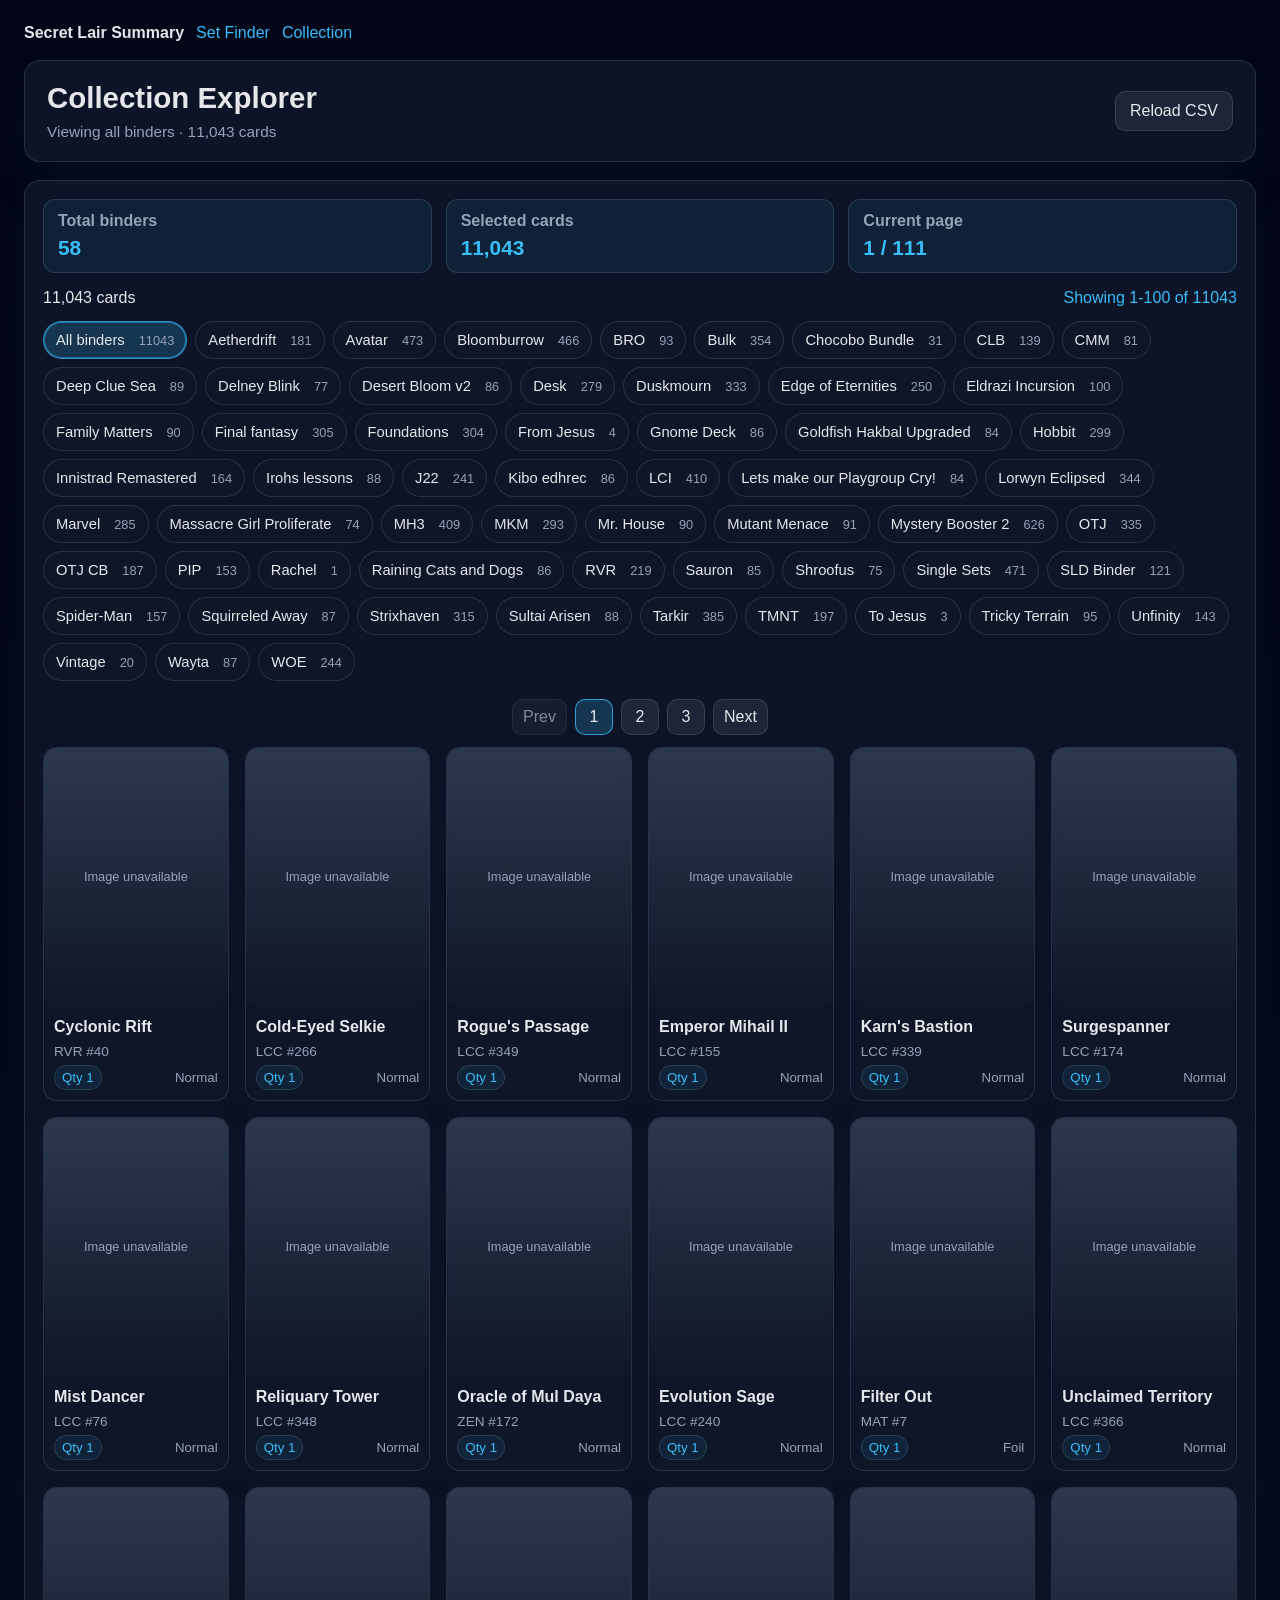
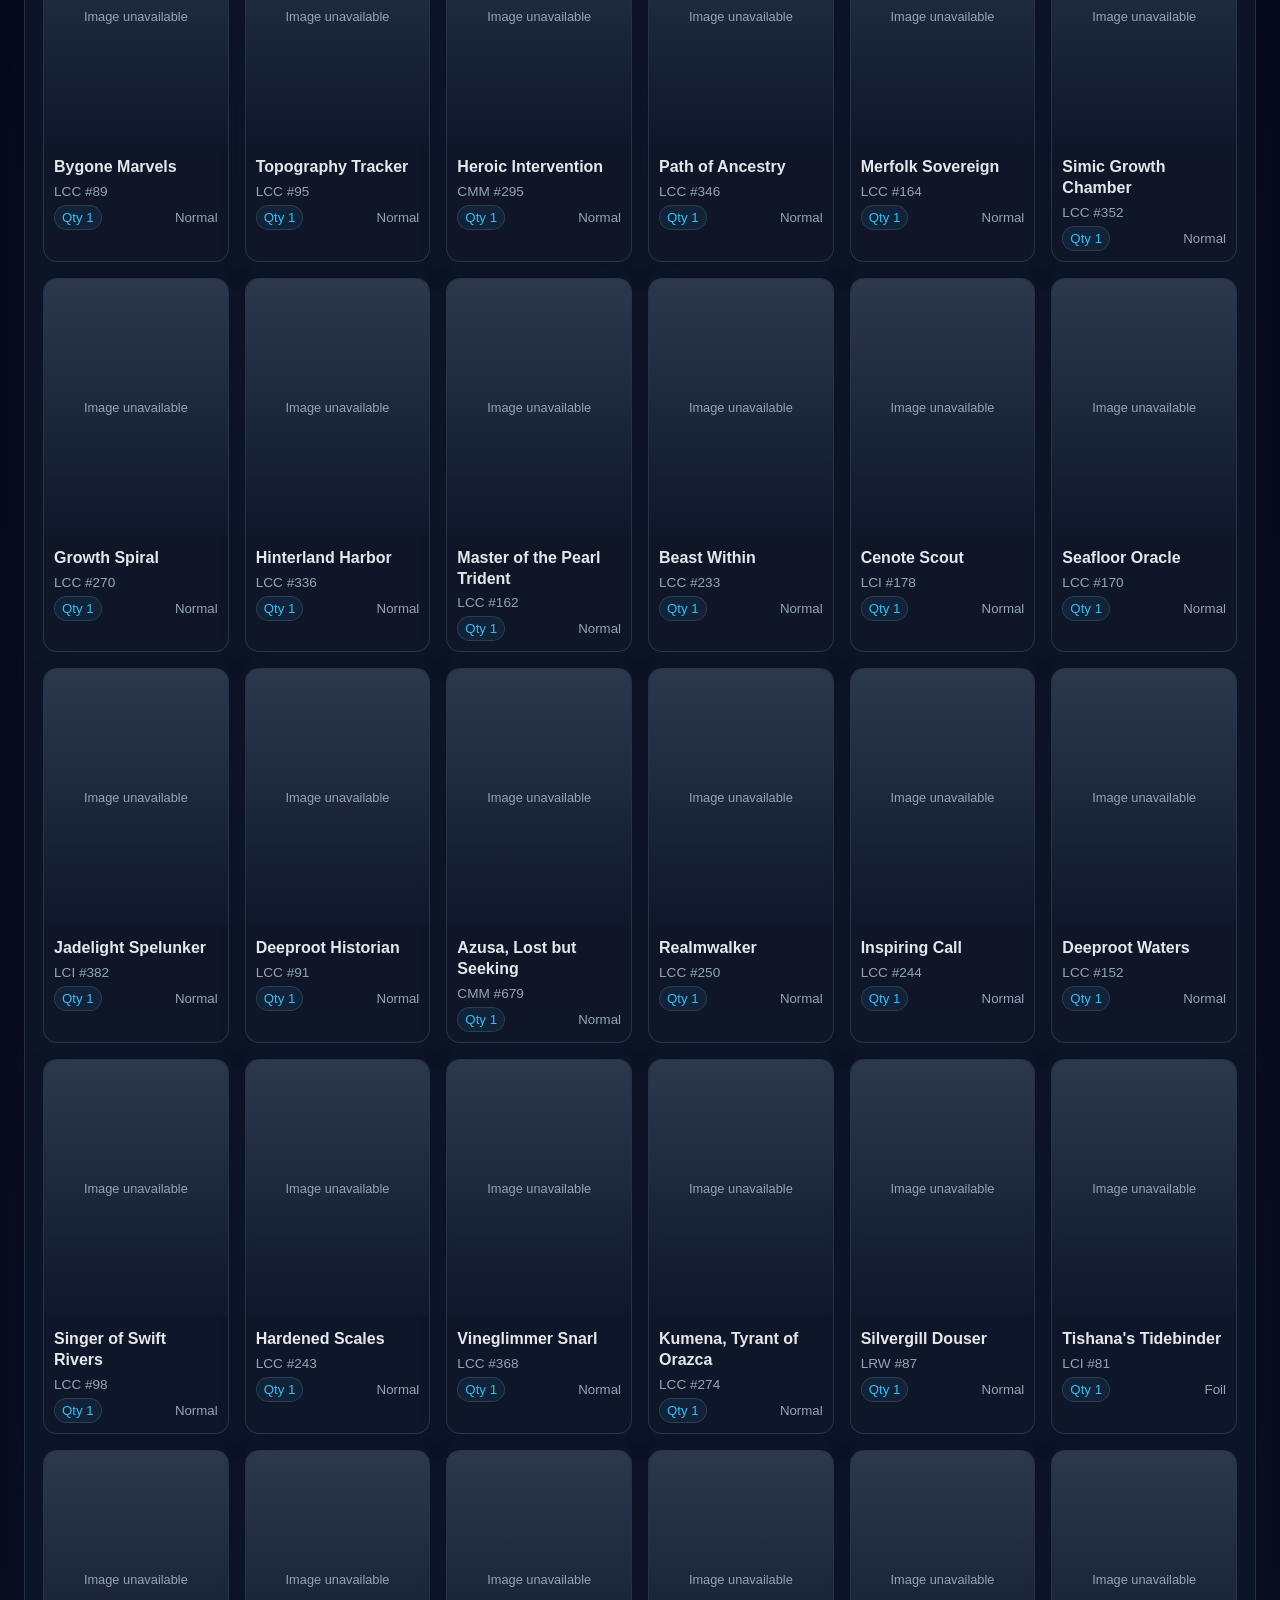
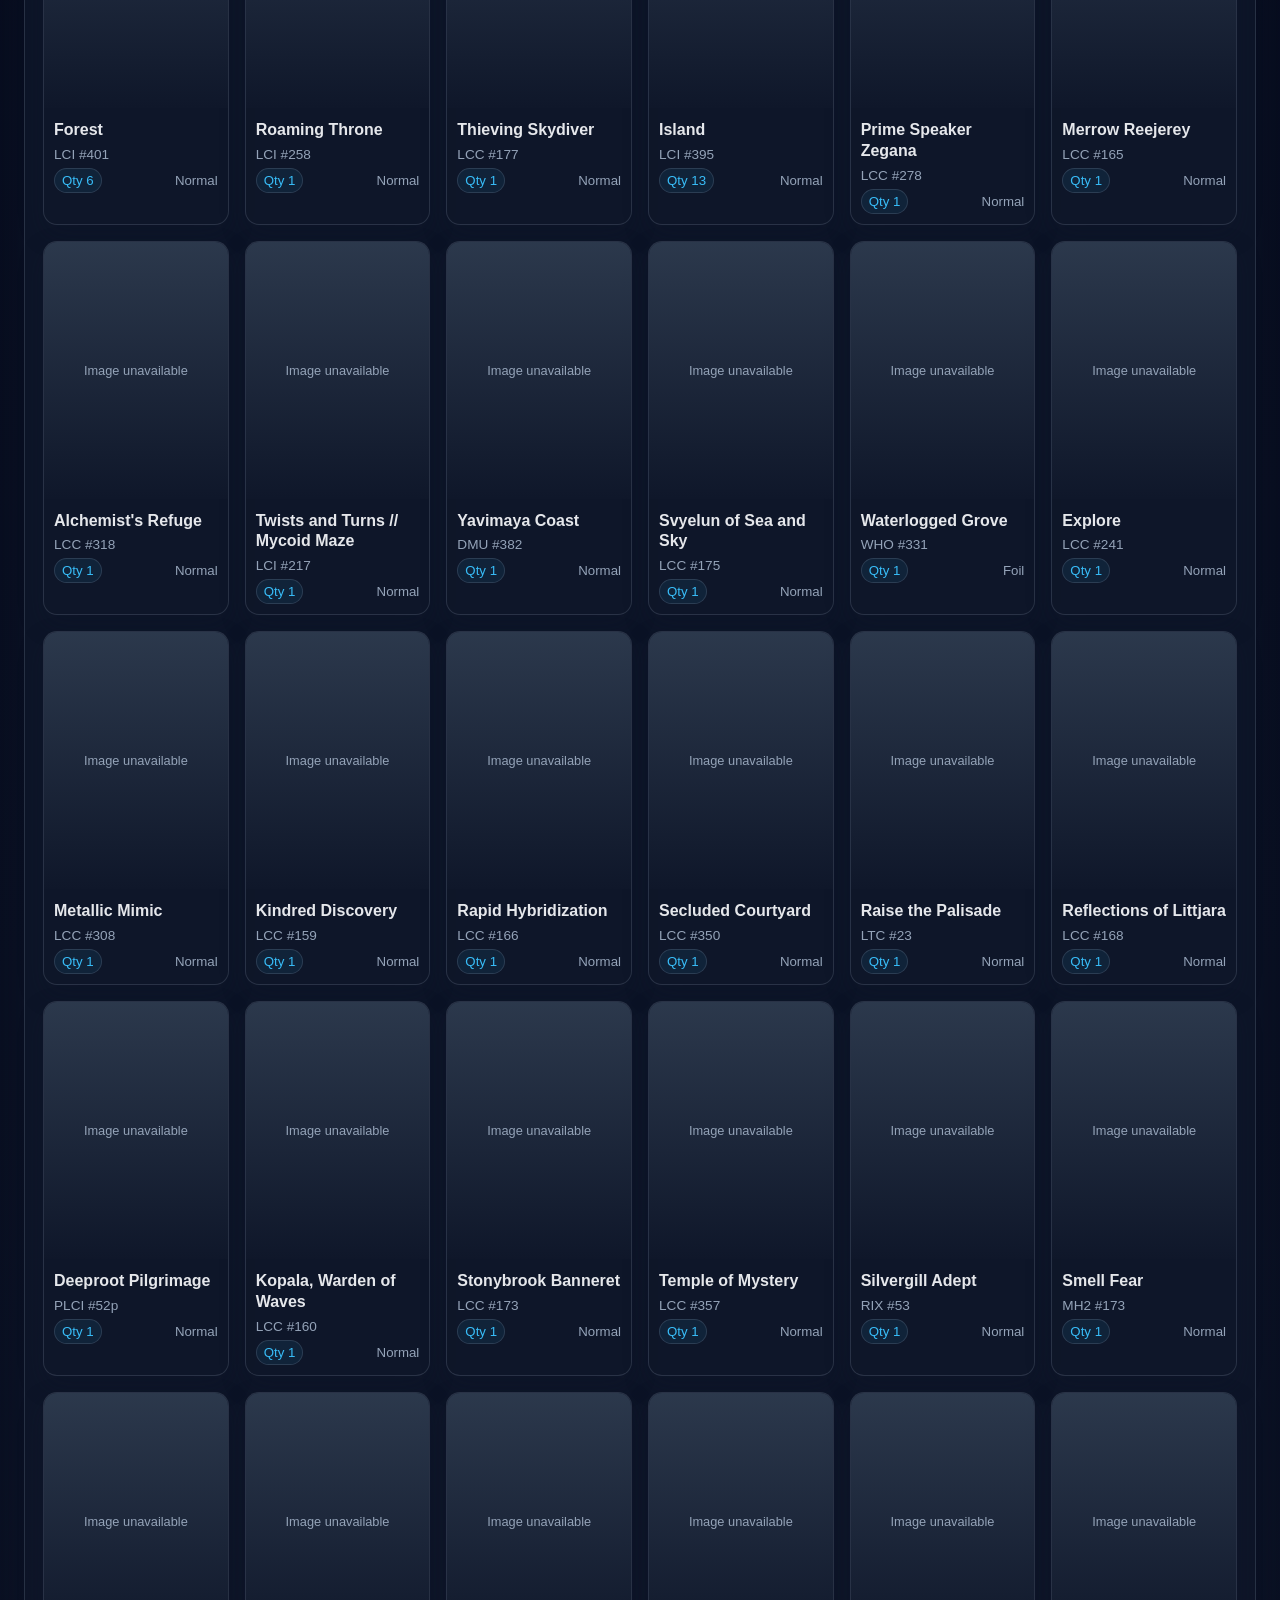
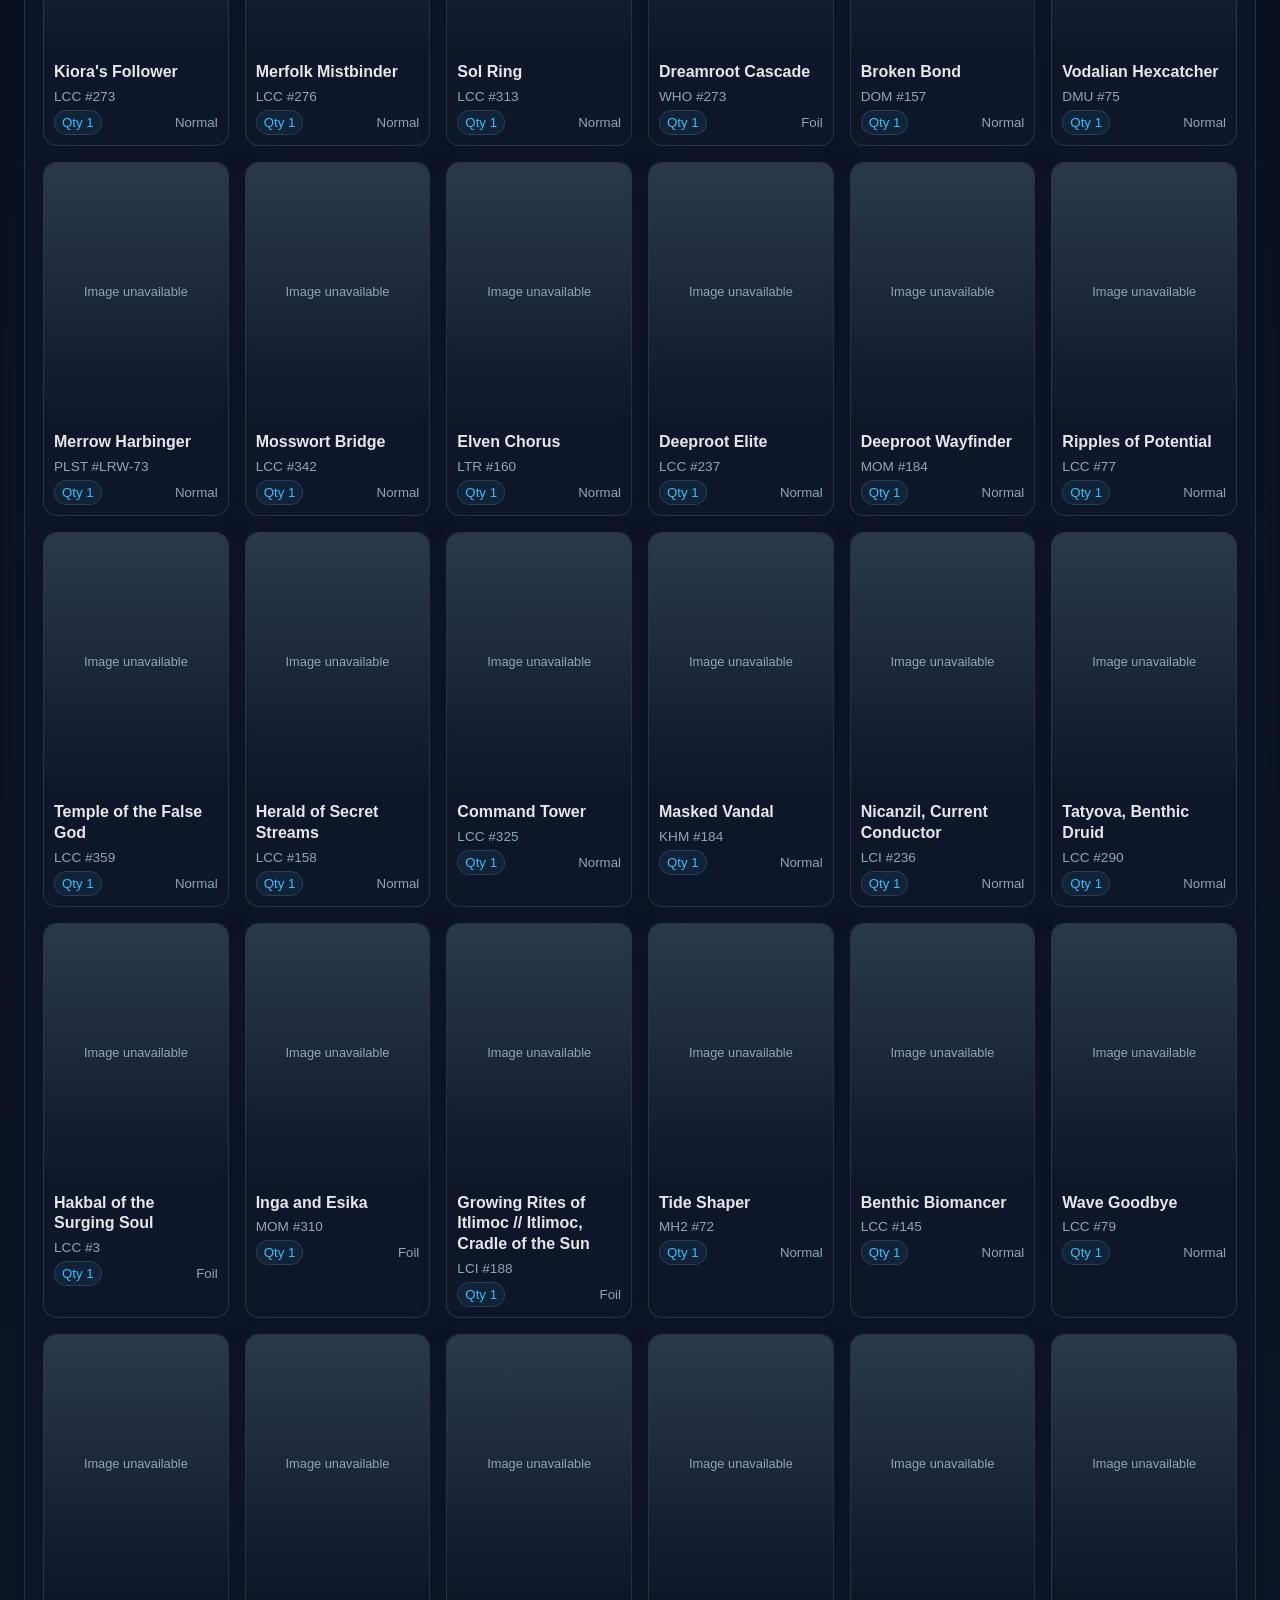
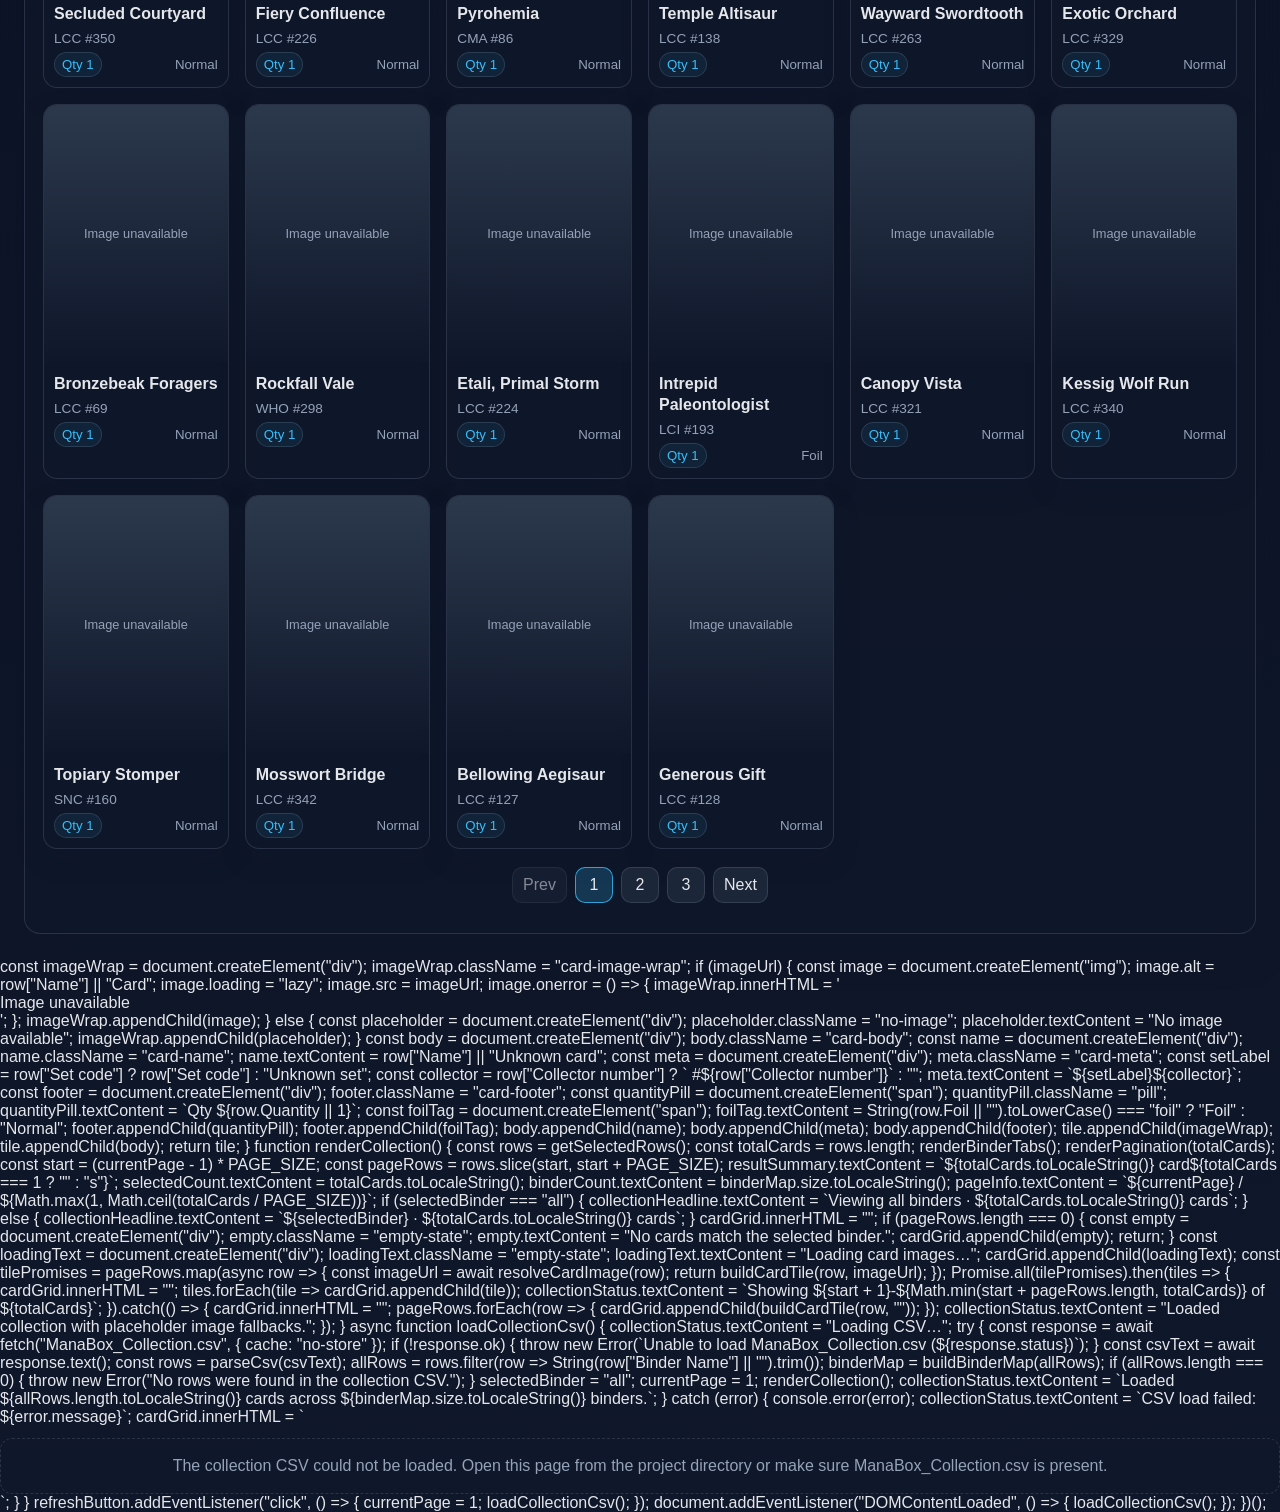
==== collection.html @ 9b8ce6a9 "add collection" ====
<!doctype html>
<html lang="en">
  <head>
    <meta charset="utf-8" />
    <meta name="viewport" content="width=device-width, initial-scale=1" />
    <title>Collection Explorer</title>
    <link rel="stylesheet" href="styles.css?v=3" />
    <style>
      :root {
        --bg: #020617;
        --panel: rgba(15, 23, 42, 0.9);
        --panel-alt: #0f172a;
        --panel-strong: #111827;
        --text: #e5e7eb;
        --muted: #94a3b8;
        --accent: #38bdf8;
        --accent-soft: rgba(56, 189, 248, 0.12);
        --border: rgba(148, 163, 184, 0.2);
        --warning: #fbbf24;
        --danger: #f87171;
        --shadow: rgba(15, 23, 42, 0.35);
      }

      * {
        box-sizing: border-box;
      }

      body {
        margin: 0;
        min-height: 100vh;
        font-family: Inter, "Segoe UI", sans-serif;
        background: linear-gradient(180deg, #020617, #0f172a);
        color: var(--text);
      }

      .page-shell {
        max-width: 1380px;
        margin: 0 auto;
        padding: 24px;
      }

      .nav-links {
        display: flex;
        align-items: center;
        gap: 12px;
        margin-bottom: 18px;
        flex-wrap: wrap;
      }

      .nav-links a {
        color: var(--accent);
        text-decoration: none;
      }

      .page-header {
        display: flex;
        justify-content: space-between;
        align-items: center;
        gap: 12px;
        padding: 20px 22px;
        border: 1px solid var(--border);
        border-radius: 16px;
        background: var(--panel);
        box-shadow: 0 18px 35px var(--shadow);
      }

      .page-header h1 {
        margin: 0;
        font-size: clamp(1.5rem, 2.3vw, 2.5rem);
      }

      .header-subtitle {
        margin-top: 8px;
        color: var(--muted);
        font-size: 0.96rem;
      }

      .controls {
        display: flex;
        gap: 10px;
        flex-wrap: wrap;
      }

      button {
        display: inline-flex;
        align-items: center;
        justify-content: center;
        gap: 8px;
        padding: 10px 14px;
        border: 1px solid var(--border);
        border-radius: 10px;
        background: rgba(30, 41, 59, 0.9);
        color: var(--text);
        cursor: pointer;
        font: inherit;
        transition: background 0.18s ease, border-color 0.18s ease, transform 0.18s ease;
      }

      button:hover {
        border-color: rgba(56, 189, 248, 0.5);
        background: rgba(30, 41, 59, 1);
      }

      button:disabled {
        opacity: 0.55;
        cursor: not-allowed;
      }

      .results-card {
        margin-top: 18px;
        padding: 18px;
        border: 1px solid var(--border);
        border-radius: 16px;
        background: var(--panel);
        box-shadow: 0 18px 35px var(--shadow);
      }

      .summary-row {
        display: grid;
        grid-template-columns: repeat(auto-fit, minmax(180px, 1fr));
        gap: 14px;
        margin-bottom: 16px;
      }

      .summary-stat {
        padding: 12px 14px;
        border: 1px solid var(--border);
        border-radius: 12px;
        background: rgba(56, 189, 248, 0.08);
      }

      .summary-stat strong {
        display: block;
        color: var(--muted);
        margin-bottom: 6px;
      }

      .summary-total {
        font-size: 1.3rem;
        font-weight: 700;
        color: var(--accent);
      }

      .table-toolbar {
        display: flex;
        justify-content: space-between;
        align-items: center;
        gap: 12px;
        flex-wrap: wrap;
        margin-bottom: 14px;
      }

      .status-message {
        color: var(--accent);
      }

      .binder-toolbar {
        margin: 14px 0 18px;
      }

      .binder-tabs {
        display: flex;
        flex-wrap: wrap;
        gap: 8px;
      }

      .binder-tab {
        padding: 10px 12px;
        border-radius: 999px;
        border: 1px solid var(--border);
        background: rgba(15, 23, 42, 0.8);
        color: var(--text);
        font-size: 0.92rem;
      }

      .binder-tab.active {
        background: rgba(56, 189, 248, 0.2);
        border-color: rgba(56, 189, 248, 0.7);
        box-shadow: inset 0 0 0 1px rgba(56, 189, 248, 0.45);
      }

      .binder-tab .count {
        color: var(--muted);
        margin-left: 6px;
        font-size: 0.8rem;
      }

      .pagination {
        display: flex;
        justify-content: center;
        align-items: center;
        gap: 8px;
        flex-wrap: wrap;
        margin: 18px 0 12px;
      }

      .page-button {
        min-width: 38px;
        padding: 8px 10px;
      }

      .page-button.current {
        background: rgba(56, 189, 248, 0.2);
        border-color: rgba(56, 189, 248, 0.8);
      }

      .card-grid {
        display: grid;
        grid-template-columns: repeat(auto-fill, minmax(170px, 1fr));
        gap: 16px;
      }

      .card-tile {
        display: flex;
        flex-direction: column;
        background: rgba(15, 23, 42, 0.9);
        border: 1px solid var(--border);
        border-radius: 14px;
        overflow: hidden;
        box-shadow: 0 10px 25px rgba(15, 23, 42, 0.25);
      }

      .card-image-wrap {
        position: relative;
        aspect-ratio: 3 / 4.2;
        background: linear-gradient(180deg, rgba(51, 65, 85, 0.8), rgba(15, 23, 42, 0.9));
        display: flex;
        align-items: center;
        justify-content: center;
        overflow: hidden;
      }

      .card-image-wrap img {
        width: 100%;
        height: 100%;
        object-fit: cover;
        display: block;
      }

      .card-image-wrap .no-image {
        display: flex;
        align-items: center;
        justify-content: center;
        width: 100%;
        height: 100%;
        padding: 16px;
        text-align: center;
        color: var(--muted);
        font-size: 0.8rem;
      }

      .card-body {
        padding: 12px 10px 10px;
        display: flex;
        flex-direction: column;
        gap: 6px;
      }

      .card-name {
        font-weight: 700;
        line-height: 1.3;
      }

      .card-meta {
        color: var(--muted);
        font-size: 0.85rem;
      }

      .card-footer {
        display: flex;
        align-items: center;
        justify-content: space-between;
        gap: 8px;
        font-size: 0.83rem;
        color: var(--muted);
      }

      .pill {
        display: inline-flex;
        align-items: center;
        padding: 4px 7px;
        border-radius: 999px;
        border: 1px solid var(--border);
        background: rgba(56, 189, 248, 0.08);
        color: var(--accent);
      }

      .empty-state {
        margin-top: 12px;
        padding: 18px;
        border: 1px dashed var(--border);
        border-radius: 12px;
        color: var(--muted);
        text-align: center;
      }

      @media (max-width: 640px) {
        .page-shell {
          padding: 14px;
        }

        .page-header {
          align-items: flex-start;
          flex-direction: column;
        }

        .card-grid {
          grid-template-columns: repeat(auto-fill, minmax(145px, 1fr));
        }
      }
    </style>
  </head>

  <body>
    <main class="page-shell">
      <nav class="nav-links">
        <strong>Secret Lair Summary</strong>
        <a href="set-finder.html">Set Finder</a>
        <a href="index.html">Collection</a>
      </nav>

      <header class="page-header">
        <div>
          <h1>Collection Explorer</h1>
          <div id="collectionHeadline" class="header-subtitle">Loading collection…</div>
        </div>

        <div class="controls">
          <button id="refreshCollectionButton" type="button">Reload CSV</button>
        </div>
      </header>

      <section class="results-card">
        <div class="summary-row">
          <div class="summary-stat">
            <strong>Total binders</strong>
            <div id="binderCount" class="summary-total">0</div>
          </div>

          <div class="summary-stat">
            <strong>Selected cards</strong>
            <div id="selectedCount" class="summary-total">0</div>
          </div>

          <div class="summary-stat">
            <strong>Current page</strong>
            <div id="pageInfo" class="summary-total">1 / 1</div>
          </div>
        </div>

        <div class="table-toolbar">
          <div id="resultSummary">0 cards</div>
          <div id="collectionStatus" class="status-message">Loading CSV…</div>
        </div>

        <div class="binder-toolbar">
          <div id="binderTabs" class="binder-tabs" aria-label="Binder selection"></div>
        </div>

        <div id="paginationTop" class="pagination" aria-label="Pagination"></div>

        <div id="cardGrid" class="card-grid" aria-live="polite"></div>

        <div id="paginationBottom" class="pagination" aria-label="Pagination"></div>
      </section>
    </main>

    <script>
      (() => {
        const PAGE_SIZE = 100;
        const DB_NAME = "mtg-set-finder";
        const DB_VERSION = 4;
        const CARD_STORE = "cards";
        const META_STORE = "meta";
        const CACHE_META_KEY = "activeBulkCache";

        let dbPromise = null;
        let allRows = [];
        let binderMap = new Map();
        let selectedBinder = "all";
        let currentPage = 1;

        const binderTabs = document.getElementById("binderTabs");
        const cardGrid = document.getElementById("cardGrid");
        const resultSummary = document.getElementById("resultSummary");
        const binderCount = document.getElementById("binderCount");
        const selectedCount = document.getElementById("selectedCount");
        const pageInfo = document.getElementById("pageInfo");
        const collectionStatus = document.getElementById("collectionStatus");
        const collectionHeadline = document.getElementById("collectionHeadline");
        const paginationTop = document.getElementById("paginationTop");
        const paginationBottom = document.getElementById("paginationBottom");
        const refreshButton = document.getElementById("refreshCollectionButton");

        function normalizeCardName(value) {
          return String(value || "")
            .normalize("NFKC")
            .trim()
            .toLowerCase();
        }

        function parseCsvLine(line) {
          const values = [];
          let current = "";
          let inQuotes = false;

          for (let i = 0; i < line.length; i += 1) {
            const char = line[i];
            const next = line[i + 1];

            if (char === '"') {
              if (inQuotes && next === '"') {
                current += '"';
                i += 1;
              } else {
                inQuotes = !inQuotes;
              }
            } else if (char === "," && !inQuotes) {
              values.push(current.trim());
              current = "";
            } else {
              current += char;
            }
          }

          values.push(current.trim());
          return values;
        }

        function parseCsv(csvText) {
          const lines = csvText.split(/\r?\n/).filter(line => line.trim() !== "");

          if (lines.length < 2) {
            return [];
          }

          const headers = parseCsvLine(lines[0]);

          return lines.slice(1).map(line => {
            const values = parseCsvLine(line);
            const entry = {};

            headers.forEach((header, index) => {
              entry[header] = values[index] || "";
            });

            return entry;
          });
        }

        function openDatabase() {
          if (dbPromise) {
            return dbPromise;
          }

          dbPromise = new Promise((resolve, reject) => {
            const request = indexedDB.open(DB_NAME, DB_VERSION);

            request.onerror = () => reject(request.error);

            request.onupgradeneeded = event => {
              const db = event.target.result;

              if (db.objectStoreNames.contains(CARD_STORE)) {
                db.deleteObjectStore(CARD_STORE);
              }

              const cardStore = db.createObjectStore(CARD_STORE, { keyPath: "key" });
              cardStore.createIndex("cacheName", ["cacheId", "nameNorm"], { unique: false });
              cardStore.createIndex("cacheId", "cacheId", { unique: false });

              if (!db.objectStoreNames.contains(META_STORE)) {
                db.createObjectStore(META_STORE, { keyPath: "key" });
              }
            };

            request.onsuccess = () => resolve(request.result);
          });

          return dbPromise;
        }

        async function idbGetMeta(key) {
          const db = await openDatabase();

          return new Promise((resolve, reject) => {
            const tx = db.transaction(META_STORE, "readonly");
            const request = tx.objectStore(META_STORE).get(key);

            request.onsuccess = () => resolve(request.result || null);
            request.onerror = () => reject(request.error);
          });
        }

        async function idbPutMeta(value) {
          const db = await openDatabase();

          return new Promise((resolve, reject) => {
            const tx = db.transaction(META_STORE, "readwrite");
            tx.objectStore(META_STORE).put(value);
            tx.oncomplete = () => resolve();
            tx.onerror = () => reject(tx.error);
          });
        }

        async function putCardBatch(cards) {
          if (!cards || cards.length === 0) {
            return;
          }

          const db = await openDatabase();

          return new Promise((resolve, reject) => {
            const tx = db.transaction(CARD_STORE, "readwrite");
            const store = tx.objectStore(CARD_STORE);

            for (const card of cards) {
              store.put(card);
            }

            tx.oncomplete = () => resolve();
            tx.onerror = () => reject(tx.error);
          });
        }

        async function getCardsByName(cacheId, cardName) {
          const db = await openDatabase();
          const normalized = normalizeCardName(cardName);

          return new Promise((resolve, reject) => {
            const tx = db.transaction(CARD_STORE, "readonly");
            const index = tx.objectStore(CARD_STORE).index("cacheName");
            const request = index.getAll(IDBKeyRange.only([cacheId, normalized]));

            request.onsuccess = () => resolve(request.result || []);
            request.onerror = () => reject(request.error);
          });
        }

        function getCardLookupNames(card) {
          const names = new Set();
          if (card && card.name) {
            names.add(card.name.trim());
          }

          if (Array.isArray(card?.card_faces)) {
            for (const face of card.card_faces) {
              if (face?.name) {
                names.add(face.name.trim());
              }
            }
          }

          if (card?.name?.includes("//")) {
            for (const part of card.name.split("//")) {
              const trimmed = part.trim();
              if (trimmed) {
                names.add(trimmed);
              }
            }
          }

          return [...names].filter(Boolean);
        }

        function getImageUris(card) {
          if (card && card.image_uris) {
            return card.image_uris;
          }

          if (card && Array.isArray(card.card_faces)) {
            for (const face of card.card_faces) {
              if (face && face.image_uris) {
                return face.image_uris;
              }
            }
          }

          return {};
        }

        function compactBulkCard(card, cacheId) {
          if (!card || !card.id || !card.name || !card.set) {
            return [];
          }

          const images = getImageUris(card);
          const lookupNames = getCardLookupNames(card);

          return lookupNames.map(lookupName => {
            const nameNorm = normalizeCardName(lookupName);
            return {
              key: `${cacheId}:${card.id}:${nameNorm}`,
              cacheId,
              id: card.id,
              name: card.name,
              lookupName,
              nameNorm,
              set: card.set,
              setName: card.set_name || card.set,
              setType: card.set_type || "",
              games: Array.isArray(card.games) ? card.games : [],
              digital: Boolean(card.digital),
              promo: Boolean(card.promo),
              prices: {
                usd: card.prices?.usd ?? null,
                usdFoil: card.prices?.usd_foil ?? null,
                usdEtched: card.prices?.usd_etched ?? null,
              },
              finishes: card.finishes || [],
              collectorNumber: card.collector_number || "",
              rarity: card.rarity || "",
              releasedAt: card.released_at || "",
              scryfallUri: card.scryfall_uri || "",
              imageSmall: images.small || images.thumb || "",
              imageNormal: images.normal || images.grid || images.small || images.thumb || "",
            };
          });
        }

        async function refreshBulkDatabase() {
          const metaResponse = await fetch("https://api.scryfall.com/bulk-data/default_cards");
          if (!metaResponse.ok) {
            throw new Error(`Unable to retrieve Scryfall bulk metadata (${metaResponse.status}).`);
          }

          const bulkMeta = await metaResponse.json();
          const downloadUri = bulkMeta.jsonl_download_uri || bulkMeta.download_uri;
          if (!downloadUri) {
            throw new Error("Scryfall did not return a bulk download URI.");
          }

          const cacheId = [bulkMeta.id, bulkMeta.updated_at].filter(Boolean).join("|");

          collectionStatus.textContent = "Downloading local Scryfall database…";

          const response = await fetch(downloadUri);
          if (!response.ok) {
            throw new Error(`Bulk download failed (${response.status}).`);
          }

          if (!response.body || typeof DecompressionStream === "undefined") {
            throw new Error("This browser cannot stream the Scryfall database.");
          }

          const compressedStream = response.body.pipeThrough(new DecompressionStream("gzip"));
          const reader = compressedStream.getReader();
          const decoder = new TextDecoder();
          let textBuffer = "";
          let batch = [];
          let importedCards = 0;

          while (true) {
            const { done, value } = await reader.read();
            if (done) {
              break;
            }
            textBuffer += decoder.decode(value, { stream: true });

            let newlineIndex;
            while ((newlineIndex = textBuffer.indexOf("\n")) !== -1) {
              const line = textBuffer.slice(0, newlineIndex).trim();
              textBuffer = textBuffer.slice(newlineIndex + 1);
              if (!line) {
                continue;
              }

              try {
                const card = JSON.parse(line);
                const compactRecords = compactBulkCard(card, cacheId);
                if (compactRecords.length > 0) {
                  batch.push(...compactRecords);
                }
              } catch (error) {
                console.warn("Skipping malformed bulk-data line.", error);
              }

              if (batch.length >= 750) {
                await putCardBatch(batch);
                importedCards += batch.length;
                batch = [];
                collectionStatus.textContent = `Indexing local Scryfall data… ${importedCards.toLocaleString()} printings`;
              }
            }
          }

          if (textBuffer.trim()) {
            try {
              const card = JSON.parse(textBuffer.trim());
              const compactRecords = compactBulkCard(card, cacheId);
              if (compactRecords.length > 0) {
                batch.push(...compactRecords);
              }
            } catch (error) {
              console.warn("Unable to parse final bulk-data line.", error);
            }
          }

          if (batch.length > 0) {
            await putCardBatch(batch);
            importedCards += batch.length;
          }

          await idbPutMeta({
            key: CACHE_META_KEY,
            cacheId,
            bulkId: bulkMeta.id,
            updatedAt: bulkMeta.updated_at,
            importedAt: new Date().toISOString(),
            cardCount: importedCards,
            downloadUri,
          });

          collectionStatus.textContent = `Local Scryfall cache ready: ${importedCards.toLocaleString()} printings.`;
          return;
        }

        async function ensureBulkDatabase() {
          const meta = await idbGetMeta(CACHE_META_KEY).catch(() => null);
          if (meta && meta.cacheId) {
            return meta;
          }

          await refreshBulkDatabase();
          const refreshed = await idbGetMeta(CACHE_META_KEY).catch(() => null);
          if (!refreshed || !refreshed.cacheId) {
            throw new Error("The local Scryfall database could not be created.");
          }
          return refreshed;
        }

        function buildBinderMap(rows) {
          const map = new Map();

          for (const row of rows) {
            const binderName = (row["Binder Name"] || "Unassigned").trim() || "Unassigned";
            if (!map.has(binderName)) {
              map.set(binderName, []);
            }
            map.get(binderName).push(row);
          }

          return new Map([...map.entries()].sort((a, b) => a[0].localeCompare(b[0], undefined, { sensitivity: "base" })));
        }

        function getSelectedRows() {
          if (selectedBinder === "all") {
            return allRows;
          }

          return binderMap.get(selectedBinder) || [];
        }

        function renderPagination(totalCards) {
          const totalPages = Math.max(1, Math.ceil(totalCards / PAGE_SIZE));
          currentPage = Math.min(currentPage, totalPages);

          const createPageButton = (page, label, isSelected, isDisabled) => {
            const button = document.createElement("button");
            button.type = "button";
            button.textContent = label;
            button.className = "page-button" + (isSelected ? " current" : "");
            button.disabled = isDisabled;
            button.addEventListener("click", () => {
              currentPage = page;
              renderCollection();
            });
            return button;
          };

          const renderInto = container => {
            container.innerHTML = "";

            if (totalCards <= PAGE_SIZE) {
              return;
            }

            const prevButton = createPageButton(Math.max(1, currentPage - 1), "Prev", false, currentPage === 1);
            container.appendChild(prevButton);

            const first = Math.max(1, currentPage - 2);
            const last = Math.min(totalPages, currentPage + 2);

            for (let page = first; page <= last; page += 1) {
              const button = createPageButton(page, String(page), page === currentPage, false);
              container.appendChild(button);
            }

            const nextButton = createPageButton(Math.min(totalPages, currentPage + 1), "Next", false, currentPage === totalPages);
            container.appendChild(nextButton);
          };

          renderInto(paginationTop);
          renderInto(paginationBottom);
        }

        function renderBinderTabs() {
          const entries = [...binderMap.entries()];

          binderTabs.innerHTML = "";

          const allButton = document.createElement("button");
          allButton.type = "button";
          allButton.className = "binder-tab" + (selectedBinder === "all" ? " active" : "");
          allButton.textContent = `All binders`;
          allButton.innerHTML = `All binders <span class="count">${allRows.length}</span>`;
          allButton.addEventListener("click", () => {
            selectedBinder = "all";
            currentPage = 1;
            renderCollection();
          });
          binderTabs.appendChild(allButton);

          for (const [binderName, rows] of entries) {
            const button = document.createElement("button");
            button.type = "button";
            button.className = "binder-tab" + (selectedBinder === binderName ? " active" : "");
            button.innerHTML = `${binderName} <span class="count">${rows.length}</span>`;
            button.addEventListener("click", () => {
              selectedBinder = binderName;
              currentPage = 1;
              renderCollection();
            });
            binderTabs.appendChild(button);
          }
        }

        async function resolveCardImage(row) {
          const directId = String(row["Scryfall ID"] || "").trim();
          const cardName = String(row["Name"] || "").trim();

          if (!cardName && !directId) {
            return "";
          }

          const meta = await idbGetMeta(CACHE_META_KEY).catch(() => null);

          if (meta && meta.cacheId) {
            const printings = await getCardsByName(meta.cacheId, cardName).catch(() => []);
            const normalizedName = normalizeCardName(cardName);
            const matchingPrinting = printings.find(printing => {
              if (directId && String(printing.id || "").toLowerCase() === directId.toLowerCase()) {
                return true;
              }

              const setCode = String(row["Set code"] || "").trim().toLowerCase();
              const collector = String(row["Collector number"] || "").trim();
              const matchesSet = String(printing.set || "").trim().toLowerCase() === setCode;
              const matchesCollector = !collector || String(printing.collectorNumber || "").trim() === collector;
              const matchesName = normalizeCardName(printing.name || "") === normalizedName || normalizeCardName(printing.lookupName || "") === normalizedName;
              return matchesSet && matchesCollector && matchesName;
            });

            const image = matchingPrinting
              ? matchingPrinting.imageNormal || matchingPrinting.imageSmall || ""
              : "";

            if (image) {
              return image;
            }
          }

          if (directId) {
            return `https://cards.scryfall.io/normal/front/${directId}.jpg`;
          }

          return "";
        }

        function buildCardTile(row, imageUrl) {
          const tile = document.createElement("article");
          tile.className = "card-tile";

          const imageWrap = document.createElement("div");
          imageWrap.className = "card-image-wrap";

          if (imageUrl) {
            const image = document.createElement("img");
            image.alt = row["Name"] || "Card";
            image.loading = "lazy";
            image.src = imageUrl;
            image.onerror = () => {
              imageWrap.innerHTML = '<div class="no-image">Image unavailable</div>';
            };
            imageWrap.appendChild(image);
          } else {
            const placeholder = document.createElement("div");
            placeholder.className = "no-image";
            placeholder.textContent = "No image available";
            imageWrap.appendChild(placeholder);
          }

          const body = document.createElement("div");
          body.className = "card-body";

          const name = document.createElement("div");
          name.className = "card-name";
          name.textContent = row["Name"] || "Unknown card";

          const meta = document.createElement("div");
          meta.className = "card-meta";
          const setLabel = row["Set code"] ? row["Set code"] : "Unknown set";
          const collector = row["Collector number"] ? ` #${row["Collector number"]}` : "";
          meta.textContent = `${setLabel}${collector}`;

          const footer = document.createElement("div");
          footer.className = "card-footer";

          const quantityPill = document.createElement("span");
          quantityPill.className = "pill";
          quantityPill.textContent = `Qty ${row.Quantity || 1}`;

          const foilTag = document.createElement("span");
          foilTag.textContent = String(row.Foil || "").toLowerCase() === "foil" ? "Foil" : "Normal";

          footer.appendChild(quantityPill);
          footer.appendChild(foilTag);

          body.appendChild(name);
          body.appendChild(meta);
          body.appendChild(footer);

          tile.appendChild(imageWrap);
          tile.appendChild(body);

          return tile;
        }

        function renderCollection() {
          const rows = getSelectedRows();
          const totalCards = rows.length;

          renderBinderTabs();
          renderPagination(totalCards);

          const start = (currentPage - 1) * PAGE_SIZE;
          const pageRows = rows.slice(start, start + PAGE_SIZE);

          resultSummary.textContent = `${totalCards.toLocaleString()} card${totalCards === 1 ? "" : "s"}`;
          selectedCount.textContent = totalCards.toLocaleString();
          binderCount.textContent = binderMap.size.toLocaleString();
          pageInfo.textContent = `${currentPage} / ${Math.max(1, Math.ceil(totalCards / PAGE_SIZE))}`;

          if (selectedBinder === "all") {
            collectionHeadline.textContent = `Viewing all binders · ${totalCards.toLocaleString()} cards`;
          } else {
            collectionHeadline.textContent = `${selectedBinder} · ${totalCards.toLocaleString()} cards`;
          }

          cardGrid.innerHTML = "";

          if (pageRows.length === 0) {
            const empty = document.createElement("div");
            empty.className = "empty-state";
            empty.textContent = "No cards match the selected binder.";
            cardGrid.appendChild(empty);
            return;
          }

          const loadingText = document.createElement("div");
          loadingText.className = "empty-state";
          loadingText.textContent = "Loading card images…";
          cardGrid.appendChild(loadingText);

          const tilePromises = pageRows.map(async row => {
            const imageUrl = await resolveCardImage(row);
            return buildCardTile(row, imageUrl);
          });

          Promise.all(tilePromises).then(tiles => {
            cardGrid.innerHTML = "";
            tiles.forEach(tile => cardGrid.appendChild(tile));
            collectionStatus.textContent = `Showing ${start + 1}-${Math.min(start + pageRows.length, totalCards)} of ${totalCards}`;
          }).catch(() => {
            cardGrid.innerHTML = "";
            pageRows.forEach(row => {
              cardGrid.appendChild(buildCardTile(row, ""));
            });
            collectionStatus.textContent = "Loaded collection with placeholder image fallbacks.";
          });
        }

        async function loadCollectionCsv() {
          collectionStatus.textContent = "Loading CSV…";

          try {
            const response = await fetch("ManaBox_Collection.csv", { cache: "no-store" });

            if (!response.ok) {
              throw new Error(`Unable to load ManaBox_Collection.csv (${response.status})`);
            }

            const csvText = await response.text();
            const rows = parseCsv(csvText);

            allRows = rows.filter(row => String(row["Binder Name"] || "").trim());
            binderMap = buildBinderMap(allRows);

            if (allRows.length === 0) {
              throw new Error("No rows were found in the collection CSV.");
            }

            try {
              await ensureBulkDatabase();
            } catch (error) {
              console.warn("Unable to load local Scryfall cache.", error);
              collectionStatus.textContent = "Local Scryfall cache unavailable; using Scryfall fallback URLs for card art.";
            }

            selectedBinder = "all";
            currentPage = 1;
            renderCollection();
            collectionStatus.textContent = `Loaded ${allRows.length.toLocaleString()} cards across ${binderMap.size.toLocaleString()} binders.`;
          } catch (error) {
            console.error(error);
            collectionStatus.textContent = `CSV load failed: ${error.message}`;
            cardGrid.innerHTML = `<div class="empty-state">The collection CSV could not be loaded. Open this page from the project directory or make sure ManaBox_Collection.csv is present.</div>`;
          }
        }

        refreshButton.addEventListener("click", () => {
          currentPage = 1;
          loadCollectionCsv();
        });

        document.addEventListener("DOMContentLoaded", () => {
          loadCollectionCsv();
        });
      })();
    </script>
  </body>
</html>

          const imageWrap = document.createElement("div");
          imageWrap.className = "card-image-wrap";

          if (imageUrl) {
            const image = document.createElement("img");
            image.alt = row["Name"] || "Card";
            image.loading = "lazy";
            image.src = imageUrl;
            image.onerror = () => {
              imageWrap.innerHTML = '<div class="no-image">Image unavailable</div>';
            };
            imageWrap.appendChild(image);
          } else {
            const placeholder = document.createElement("div");
            placeholder.className = "no-image";
            placeholder.textContent = "No image available";
            imageWrap.appendChild(placeholder);
          }

          const body = document.createElement("div");
          body.className = "card-body";

          const name = document.createElement("div");
          name.className = "card-name";
          name.textContent = row["Name"] || "Unknown card";

          const meta = document.createElement("div");
          meta.className = "card-meta";
          const setLabel = row["Set code"] ? row["Set code"] : "Unknown set";
          const collector = row["Collector number"] ? ` #${row["Collector number"]}` : "";
          meta.textContent = `${setLabel}${collector}`;

          const footer = document.createElement("div");
          footer.className = "card-footer";

          const quantityPill = document.createElement("span");
          quantityPill.className = "pill";
          quantityPill.textContent = `Qty ${row.Quantity || 1}`;

          const foilTag = document.createElement("span");
          foilTag.textContent = String(row.Foil || "").toLowerCase() === "foil" ? "Foil" : "Normal";

          footer.appendChild(quantityPill);
          footer.appendChild(foilTag);

          body.appendChild(name);
          body.appendChild(meta);
          body.appendChild(footer);

          tile.appendChild(imageWrap);
          tile.appendChild(body);

          return tile;
        }

        function renderCollection() {
          const rows = getSelectedRows();
          const totalCards = rows.length;

          renderBinderTabs();
          renderPagination(totalCards);

          const start = (currentPage - 1) * PAGE_SIZE;
          const pageRows = rows.slice(start, start + PAGE_SIZE);

          resultSummary.textContent = `${totalCards.toLocaleString()} card${totalCards === 1 ? "" : "s"}`;
          selectedCount.textContent = totalCards.toLocaleString();
          binderCount.textContent = binderMap.size.toLocaleString();
          pageInfo.textContent = `${currentPage} / ${Math.max(1, Math.ceil(totalCards / PAGE_SIZE))}`;

          if (selectedBinder === "all") {
            collectionHeadline.textContent = `Viewing all binders · ${totalCards.toLocaleString()} cards`;
          } else {
            collectionHeadline.textContent = `${selectedBinder} · ${totalCards.toLocaleString()} cards`;
          }

          cardGrid.innerHTML = "";

          if (pageRows.length === 0) {
            const empty = document.createElement("div");
            empty.className = "empty-state";
            empty.textContent = "No cards match the selected binder.";
            cardGrid.appendChild(empty);
            return;
          }

          const loadingText = document.createElement("div");
          loadingText.className = "empty-state";
          loadingText.textContent = "Loading card images…";
          cardGrid.appendChild(loadingText);

          const tilePromises = pageRows.map(async row => {
            const imageUrl = await resolveCardImage(row);
            return buildCardTile(row, imageUrl);
          });

          Promise.all(tilePromises).then(tiles => {
            cardGrid.innerHTML = "";
            tiles.forEach(tile => cardGrid.appendChild(tile));
            collectionStatus.textContent = `Showing ${start + 1}-${Math.min(start + pageRows.length, totalCards)} of ${totalCards}`;
          }).catch(() => {
            cardGrid.innerHTML = "";
            pageRows.forEach(row => {
              cardGrid.appendChild(buildCardTile(row, ""));
            });
            collectionStatus.textContent = "Loaded collection with placeholder image fallbacks.";
          });
        }

        async function loadCollectionCsv() {
          collectionStatus.textContent = "Loading CSV…";

          try {
            const response = await fetch("ManaBox_Collection.csv", { cache: "no-store" });

            if (!response.ok) {
              throw new Error(`Unable to load ManaBox_Collection.csv (${response.status})`);
            }

            const csvText = await response.text();
            const rows = parseCsv(csvText);

            allRows = rows.filter(row => String(row["Binder Name"] || "").trim());
            binderMap = buildBinderMap(allRows);

            if (allRows.length === 0) {
              throw new Error("No rows were found in the collection CSV.");
            }

            selectedBinder = "all";
            currentPage = 1;
            renderCollection();
            collectionStatus.textContent = `Loaded ${allRows.length.toLocaleString()} cards across ${binderMap.size.toLocaleString()} binders.`;
          } catch (error) {
            console.error(error);
            collectionStatus.textContent = `CSV load failed: ${error.message}`;
            cardGrid.innerHTML = `<div class="empty-state">The collection CSV could not be loaded. Open this page from the project directory or make sure ManaBox_Collection.csv is present.</div>`;
          }
        }

        refreshButton.addEventListener("click", () => {
          currentPage = 1;
          loadCollectionCsv();
        });

        document.addEventListener("DOMContentLoaded", () => {
          loadCollectionCsv();
        });
      })();
    </script>
  </body>
</html>
---- styles.css ----
:root {
  color-scheme: light dark;
  --bg: #0f172a;
  --panel: #111827;
  --panel-alt: #1f2937;
  --text: #e5e7eb;
  --muted: #94a3b8;
  --accent: #38bdf8;
  --border: rgba(148, 163, 184, 0.2);
}

* {
  box-sizing: border-box;
}

body {
  margin: 0;
  min-height: 100vh;
  font-family: Inter, "Segoe UI", sans-serif;
  background: linear-gradient(180deg, #020617, #0f172a);
  color: var(--text);
}

.page-shell {
  max-width: 1200px;
  margin: 0 auto;
  padding: 24px;
}

.page-header,
.status-card,
.results-card {
  background: rgba(15, 23, 42, 0.9);
  border: 1px solid var(--border);
  border-radius: 16px;
  box-shadow: 0 10px 25px rgba(0, 0, 0, 0.28);
}

.page-header {
  display: flex;
  justify-content: space-between;
  align-items: center;
  gap: 16px;
  padding: 20px;
}

.eyebrow {
  margin: 0 0 8px;
  color: var(--accent);
  text-transform: uppercase;
  letter-spacing: 0.08em;
  font-size: 0.72rem;
}

h1 {
  margin: 0;
  font-size: clamp(1.4rem, 2vw, 2rem);
}

.controls {
  display: flex;
  gap: 10px;
  flex-wrap: wrap;
}

button {
  display: inline-flex;
  align-items: center;
  gap: 8px;
  padding: 10px 14px;
  border-radius: 10px;
  border: 1px solid var(--border);
  background: var(--panel-alt);
  color: var(--text);
  cursor: pointer;
  font: inherit;
}

.sort-button {
  padding: 0;
  border: 0;
  background: transparent;
  color: inherit;
  font-weight: 600;
}

.sort-indicator {
  color: var(--accent);
  font-size: 0.78rem;
  margin-left: 4px;
}

.status-card {
  margin-top: 16px;
  padding: 16px 20px;
  display: grid;
  grid-template-columns: repeat(auto-fit, minmax(220px, 1fr));
  gap: 12px;
}

.endpoint,
#groupLabel {
  margin-top: 6px;
  color: var(--muted);
}

.results-card {
  margin-top: 18px;
  padding: 16px 18px 22px;
}

.summary-row {
  display: grid;
  grid-template-columns: repeat(auto-fit, minmax(180px, 1fr));
  gap: 12px;
  margin-bottom: 14px;
}

.summary-stat {
  padding: 12px 14px;
  border: 1px solid var(--border);
  border-radius: 12px;
  background: rgba(56, 189, 248, 0.08);
}

.summary-total {
  margin-top: 6px;
  color: var(--accent);
  font-weight: 700;
}

.hidden {
  display: none;
}

.table-toolbar {
  display: flex;
  align-items: center;
  justify-content: space-between;
  gap: 12px;
  margin-bottom: 12px;
  flex-wrap: wrap;
}

.status-message {
  color: var(--accent);
}

.table-wrap {
  overflow: auto;
}

table {
  width: 100%;
  border-collapse: collapse;
}

th,
td {
  padding: 10px 8px;
  border-bottom: 1px solid var(--border);
  text-align: left;
}

th {
  color: var(--muted);
  font-size: 0.9rem;
  font-weight: 600;
}

th button {
  justify-content: flex-start;
}

td {
  font-size: 0.95rem;
}

a {
  color: var(--accent);
  text-decoration: none;
}

a:hover {
  text-decoration: underline;
}

tr:hover td {
  background: rgba(56, 189, 248, 0.08);
}

tr[data-image-url] {
  cursor: zoom-in;
}

.image-preview {
  position: fixed;
  z-index: 1000;
  display: none;
  padding: 8px;
  border-radius: 12px;
  background: rgba(15, 23, 42, 0.96);
  border: 1px solid var(--border);
  box-shadow: 0 20px 40px rgba(0, 0, 0, 0.36);
  pointer-events: none;
  max-width: min(280px, calc(100vw - 32px));
}

.image-preview.visible {
  display: block;
}

.image-preview img {
  display: block;
  width: 100%;
  max-height: 240px;
  object-fit: contain;
  border-radius: 8px;
}

.badge {
  padding: 2px 8px;
  border-radius: 999px;
  background: #0f172a;
  border: 1px solid var(--border);
}

@media (max-width: 780px) {
  .page-header {
    flex-direction: column;
    align-items: stretch;
  }
}
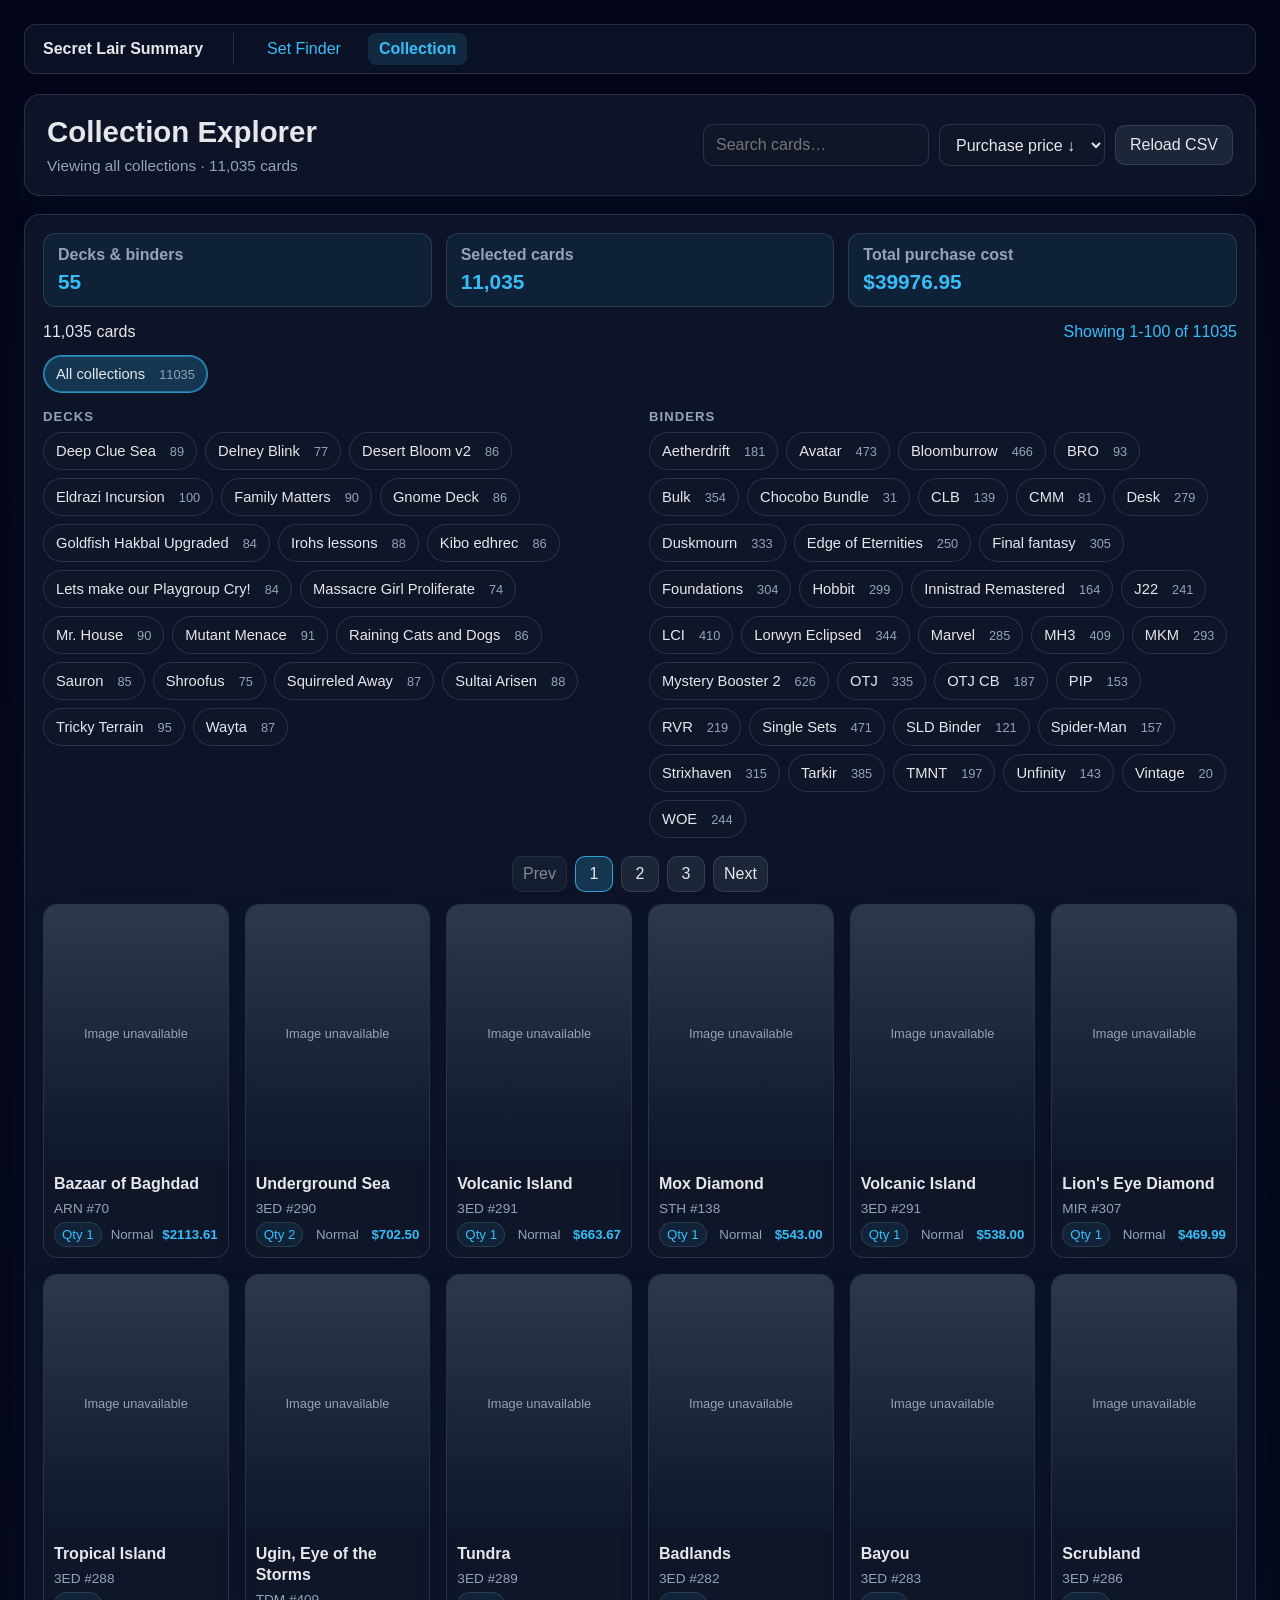
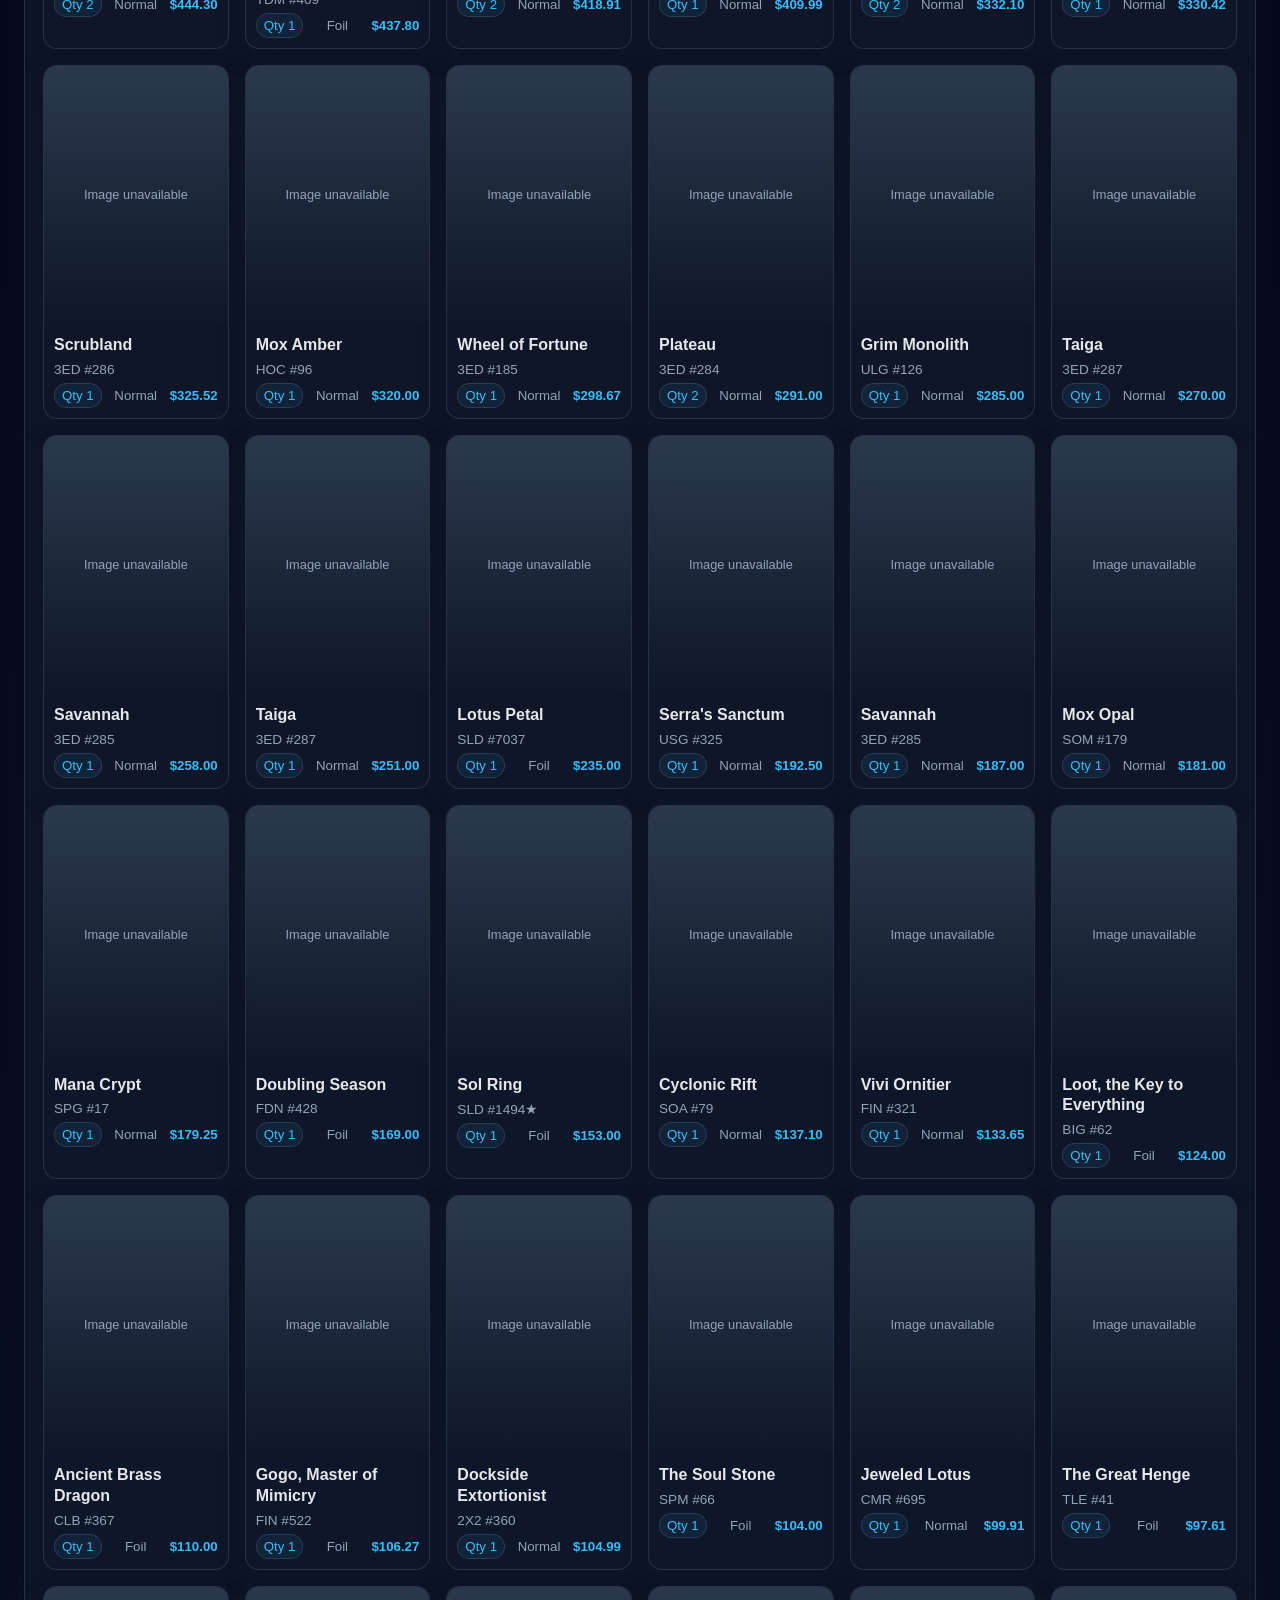
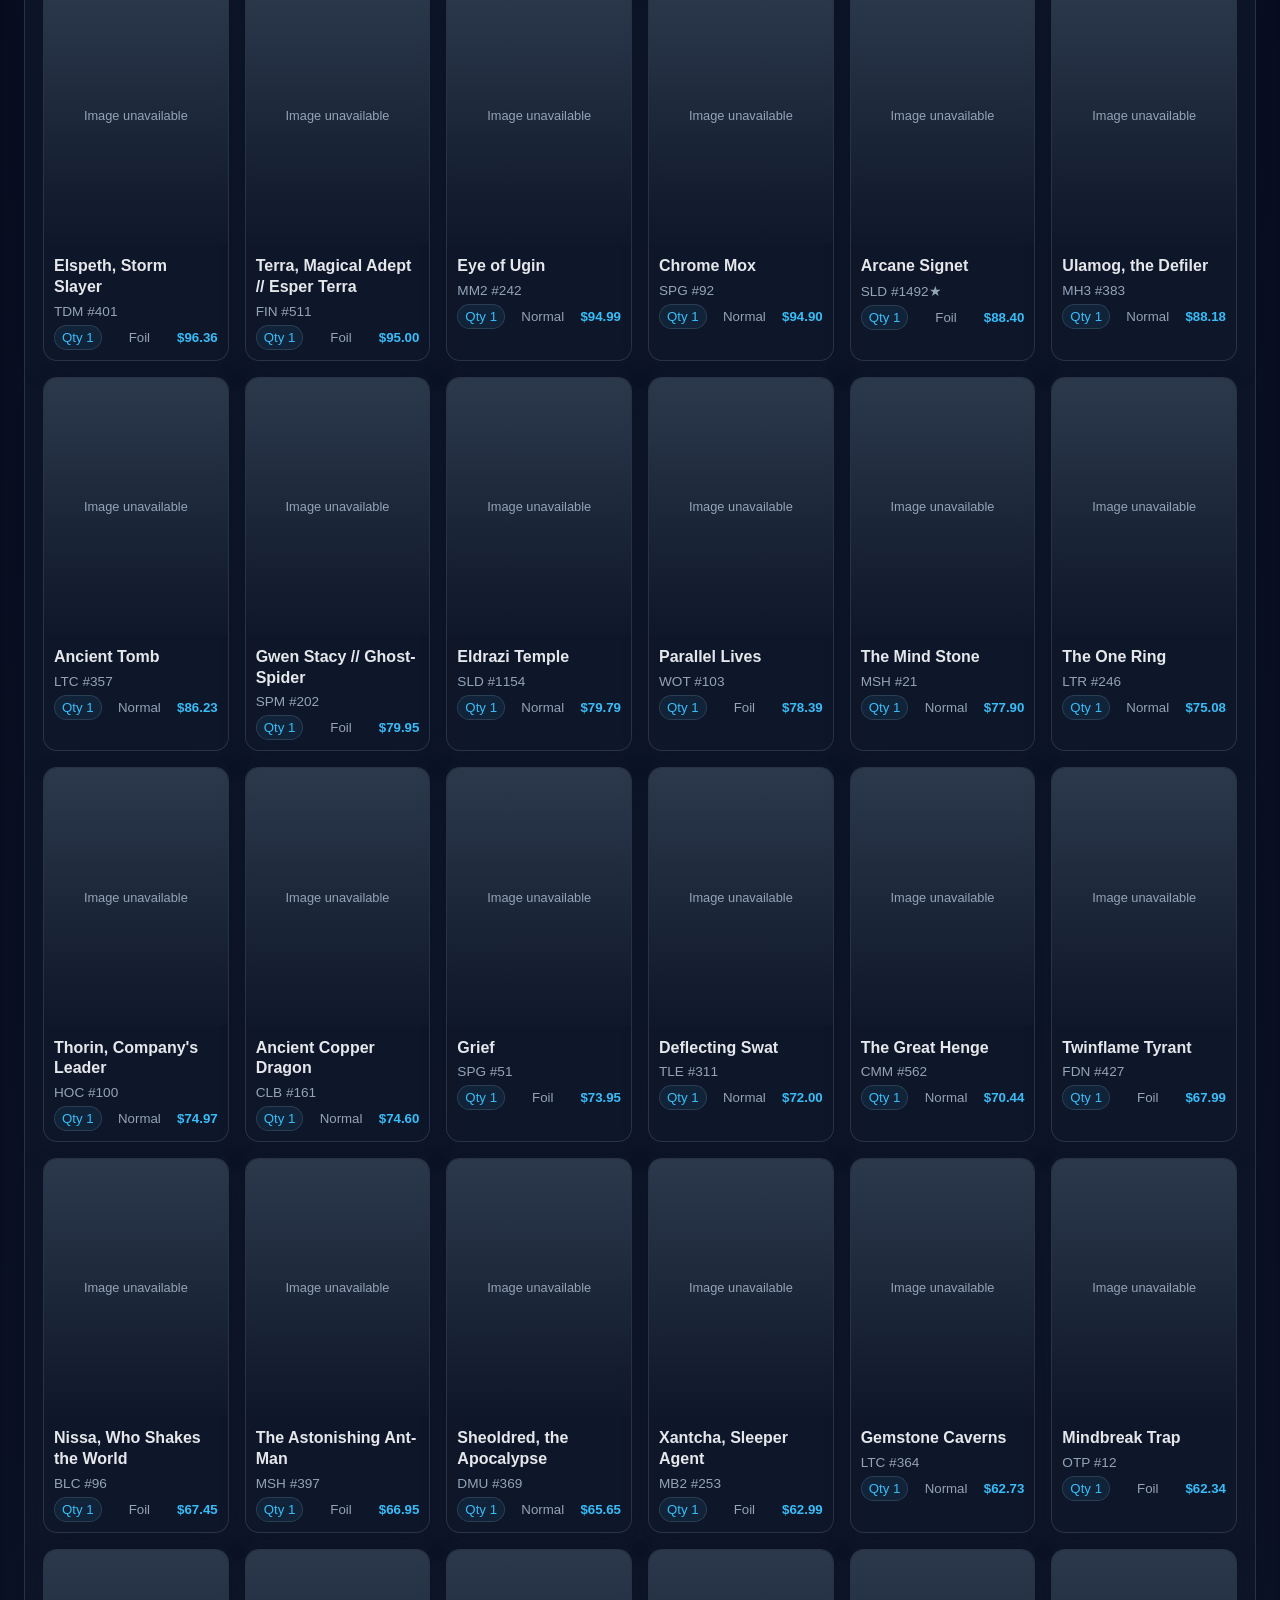
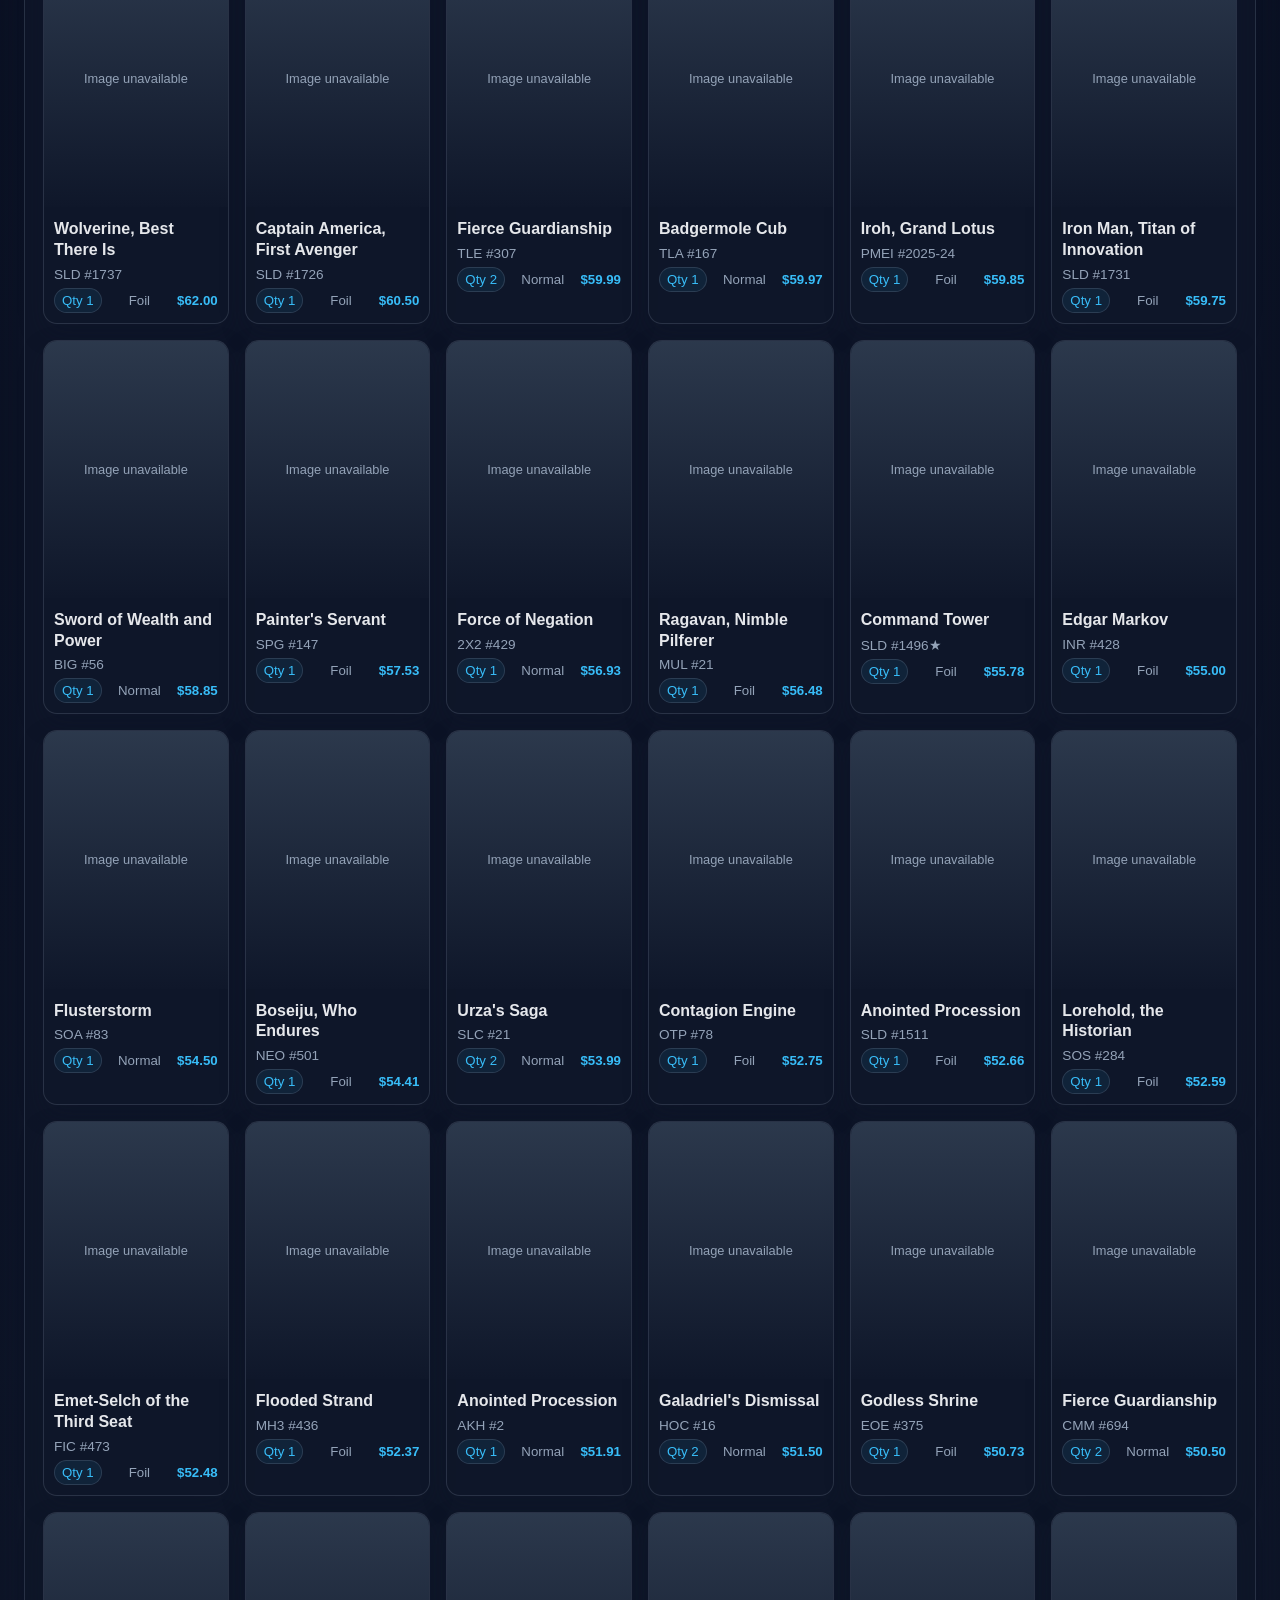
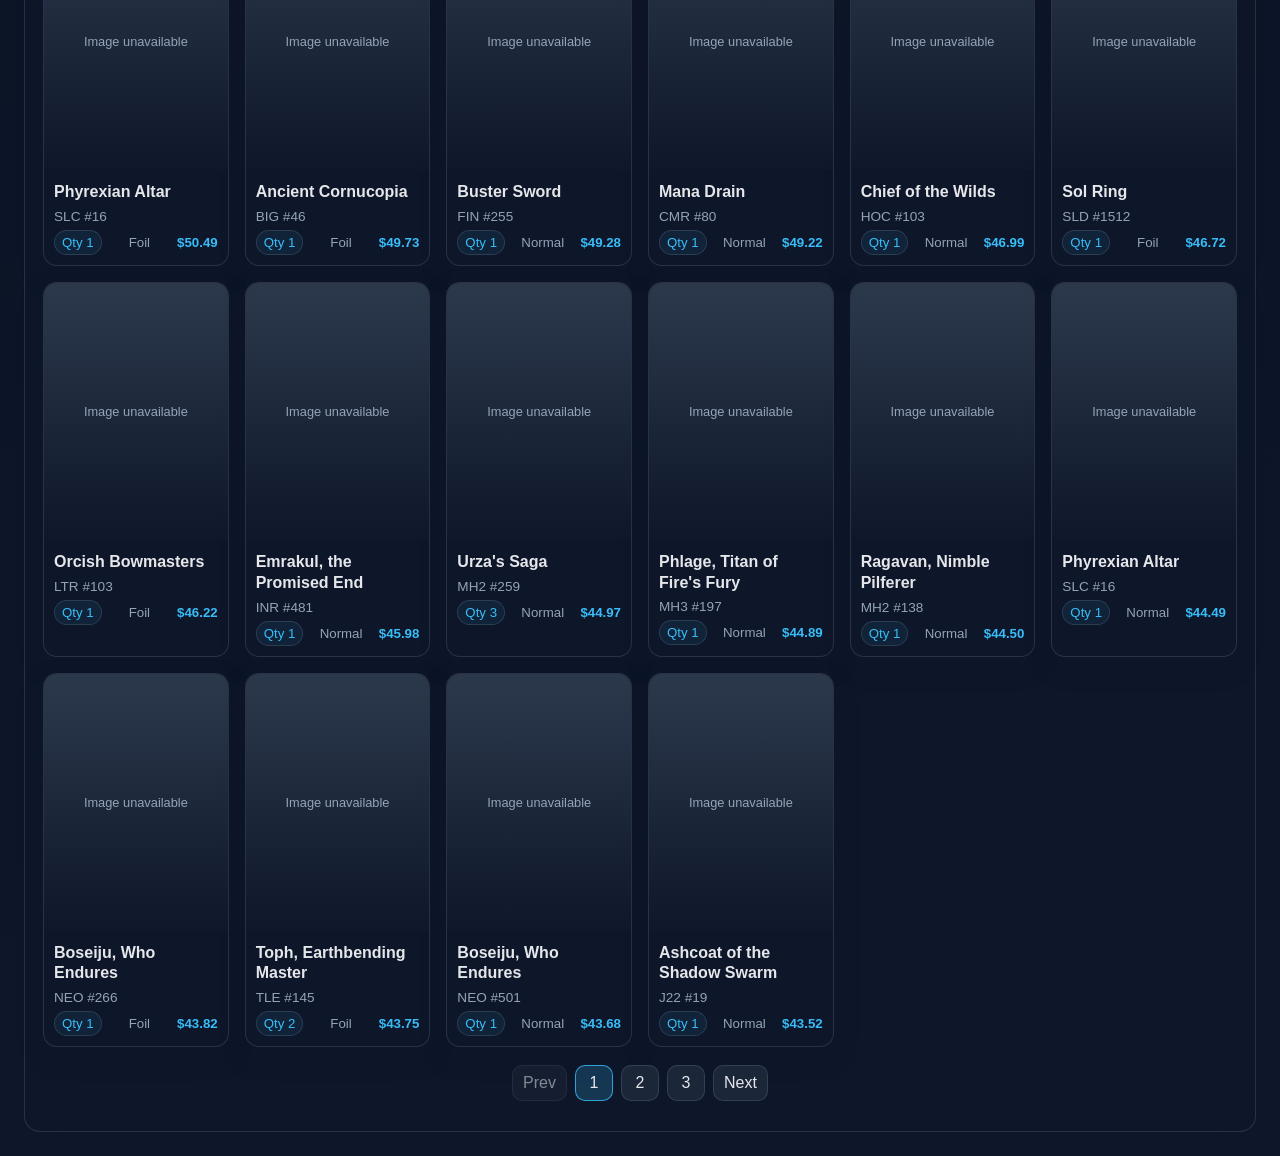
==== commit 2ed0d76f: "add search and sort" ====
--- a/collection.html
+++ b/collection.html
@@ -4,319 +4,17 @@
     <meta charset="utf-8" />
     <meta name="viewport" content="width=device-width, initial-scale=1" />
     <title>Collection Explorer</title>
-    <link rel="stylesheet" href="styles.css?v=3" />
-    <style>
-      :root {
-        --bg: #020617;
-        --panel: rgba(15, 23, 42, 0.9);
-        --panel-alt: #0f172a;
-        --panel-strong: #111827;
-        --text: #e5e7eb;
-        --muted: #94a3b8;
-        --accent: #38bdf8;
-        --accent-soft: rgba(56, 189, 248, 0.12);
-        --border: rgba(148, 163, 184, 0.2);
-        --warning: #fbbf24;
-        --danger: #f87171;
-        --shadow: rgba(15, 23, 42, 0.35);
-      }
-
-      * {
-        box-sizing: border-box;
-      }
-
-      body {
-        margin: 0;
-        min-height: 100vh;
-        font-family: Inter, "Segoe UI", sans-serif;
-        background: linear-gradient(180deg, #020617, #0f172a);
-        color: var(--text);
-      }
-
-      .page-shell {
-        max-width: 1380px;
-        margin: 0 auto;
-        padding: 24px;
-      }
-
-      .nav-links {
-        display: flex;
-        align-items: center;
-        gap: 12px;
-        margin-bottom: 18px;
-        flex-wrap: wrap;
-      }
-
-      .nav-links a {
-        color: var(--accent);
-        text-decoration: none;
-      }
-
-      .page-header {
-        display: flex;
-        justify-content: space-between;
-        align-items: center;
-        gap: 12px;
-        padding: 20px 22px;
-        border: 1px solid var(--border);
-        border-radius: 16px;
-        background: var(--panel);
-        box-shadow: 0 18px 35px var(--shadow);
-      }
-
-      .page-header h1 {
-        margin: 0;
-        font-size: clamp(1.5rem, 2.3vw, 2.5rem);
-      }
-
-      .header-subtitle {
-        margin-top: 8px;
-        color: var(--muted);
-        font-size: 0.96rem;
-      }
-
-      .controls {
-        display: flex;
-        gap: 10px;
-        flex-wrap: wrap;
-      }
-
-      button {
-        display: inline-flex;
-        align-items: center;
-        justify-content: center;
-        gap: 8px;
-        padding: 10px 14px;
-        border: 1px solid var(--border);
-        border-radius: 10px;
-        background: rgba(30, 41, 59, 0.9);
-        color: var(--text);
-        cursor: pointer;
-        font: inherit;
-        transition: background 0.18s ease, border-color 0.18s ease, transform 0.18s ease;
-      }
-
-      button:hover {
-        border-color: rgba(56, 189, 248, 0.5);
-        background: rgba(30, 41, 59, 1);
-      }
-
-      button:disabled {
-        opacity: 0.55;
-        cursor: not-allowed;
-      }
-
-      .results-card {
-        margin-top: 18px;
-        padding: 18px;
-        border: 1px solid var(--border);
-        border-radius: 16px;
-        background: var(--panel);
-        box-shadow: 0 18px 35px var(--shadow);
-      }
-
-      .summary-row {
-        display: grid;
-        grid-template-columns: repeat(auto-fit, minmax(180px, 1fr));
-        gap: 14px;
-        margin-bottom: 16px;
-      }
-
-      .summary-stat {
-        padding: 12px 14px;
-        border: 1px solid var(--border);
-        border-radius: 12px;
-        background: rgba(56, 189, 248, 0.08);
-      }
-
-      .summary-stat strong {
-        display: block;
-        color: var(--muted);
-        margin-bottom: 6px;
-      }
-
-      .summary-total {
-        font-size: 1.3rem;
-        font-weight: 700;
-        color: var(--accent);
-      }
-
-      .table-toolbar {
-        display: flex;
-        justify-content: space-between;
-        align-items: center;
-        gap: 12px;
-        flex-wrap: wrap;
-        margin-bottom: 14px;
-      }
-
-      .status-message {
-        color: var(--accent);
-      }
-
-      .binder-toolbar {
-        margin: 14px 0 18px;
-      }
-
-      .binder-tabs {
-        display: flex;
-        flex-wrap: wrap;
-        gap: 8px;
-      }
-
-      .binder-tab {
-        padding: 10px 12px;
-        border-radius: 999px;
-        border: 1px solid var(--border);
-        background: rgba(15, 23, 42, 0.8);
-        color: var(--text);
-        font-size: 0.92rem;
-      }
-
-      .binder-tab.active {
-        background: rgba(56, 189, 248, 0.2);
-        border-color: rgba(56, 189, 248, 0.7);
-        box-shadow: inset 0 0 0 1px rgba(56, 189, 248, 0.45);
-      }
-
-      .binder-tab .count {
-        color: var(--muted);
-        margin-left: 6px;
-        font-size: 0.8rem;
-      }
-
-      .pagination {
-        display: flex;
-        justify-content: center;
-        align-items: center;
-        gap: 8px;
-        flex-wrap: wrap;
-        margin: 18px 0 12px;
-      }
-
-      .page-button {
-        min-width: 38px;
-        padding: 8px 10px;
-      }
-
-      .page-button.current {
-        background: rgba(56, 189, 248, 0.2);
-        border-color: rgba(56, 189, 248, 0.8);
-      }
-
-      .card-grid {
-        display: grid;
-        grid-template-columns: repeat(auto-fill, minmax(170px, 1fr));
-        gap: 16px;
-      }
-
-      .card-tile {
-        display: flex;
-        flex-direction: column;
-        background: rgba(15, 23, 42, 0.9);
-        border: 1px solid var(--border);
-        border-radius: 14px;
-        overflow: hidden;
-        box-shadow: 0 10px 25px rgba(15, 23, 42, 0.25);
-      }
-
-      .card-image-wrap {
-        position: relative;
-        aspect-ratio: 3 / 4.2;
-        background: linear-gradient(180deg, rgba(51, 65, 85, 0.8), rgba(15, 23, 42, 0.9));
-        display: flex;
-        align-items: center;
-        justify-content: center;
-        overflow: hidden;
-      }
-
-      .card-image-wrap img {
-        width: 100%;
-        height: 100%;
-        object-fit: cover;
-        display: block;
-      }
-
-      .card-image-wrap .no-image {
-        display: flex;
-        align-items: center;
-        justify-content: center;
-        width: 100%;
-        height: 100%;
-        padding: 16px;
-        text-align: center;
-        color: var(--muted);
-        font-size: 0.8rem;
-      }
-
-      .card-body {
-        padding: 12px 10px 10px;
-        display: flex;
-        flex-direction: column;
-        gap: 6px;
-      }
-
-      .card-name {
-        font-weight: 700;
-        line-height: 1.3;
-      }
-
-      .card-meta {
-        color: var(--muted);
-        font-size: 0.85rem;
-      }
-
-      .card-footer {
-        display: flex;
-        align-items: center;
-        justify-content: space-between;
-        gap: 8px;
-        font-size: 0.83rem;
-        color: var(--muted);
-      }
-
-      .pill {
-        display: inline-flex;
-        align-items: center;
-        padding: 4px 7px;
-        border-radius: 999px;
-        border: 1px solid var(--border);
-        background: rgba(56, 189, 248, 0.08);
-        color: var(--accent);
-      }
-
-      .empty-state {
-        margin-top: 12px;
-        padding: 18px;
-        border: 1px dashed var(--border);
-        border-radius: 12px;
-        color: var(--muted);
-        text-align: center;
-      }
-
-      @media (max-width: 640px) {
-        .page-shell {
-          padding: 14px;
-        }
-
-        .page-header {
-          align-items: flex-start;
-          flex-direction: column;
-        }
-
-        .card-grid {
-          grid-template-columns: repeat(auto-fill, minmax(145px, 1fr));
-        }
-      }
-    </style>
+    <link rel="stylesheet" href="styles.css?v=5" />
   </head>
 
   <body>
     <main class="page-shell">
-      <nav class="nav-links">
-        <strong>Secret Lair Summary</strong>
-        <a href="set-finder.html">Set Finder</a>
-        <a href="index.html">Collection</a>
+      <nav class="site-nav" aria-label="Primary navigation">
+        <a class="site-brand" href="index.html">Secret Lair Summary</a>
+        <div class="site-nav-links">
+          <a href="set-finder.html">Set Finder</a>
+          <a href="collection.html" aria-current="page">Collection</a>
+        </div>
       </nav>
 
       <header class="page-header">
@@ -326,6 +24,13 @@
         </div>
 
         <div class="controls">
+          <input id="collectionSearch" class="toolbar-input" type="search" placeholder="Search cards…" aria-label="Search cards" />
+
+          <select id="purchaseSort" class="toolbar-select" aria-label="Sort by purchase price">
+            <option value="desc">Purchase price ↓</option>
+            <option value="asc">Purchase price ↑</option>
+          </select>
+
           <button id="refreshCollectionButton" type="button">Reload CSV</button>
         </div>
       </header>
@@ -333,7 +38,7 @@
       <section class="results-card">
         <div class="summary-row">
           <div class="summary-stat">
-            <strong>Total binders</strong>
+            <strong>Decks &amp; binders</strong>
             <div id="binderCount" class="summary-total">0</div>
           </div>
 
@@ -343,8 +48,8 @@
           </div>
 
           <div class="summary-stat">
-            <strong>Current page</strong>
-            <div id="pageInfo" class="summary-total">1 / 1</div>
+            <strong>Total purchase cost</strong>
+            <div id="purchaseTotal" class="summary-total">$0.00</div>
           </div>
         </div>
 
@@ -354,7 +59,17 @@
         </div>
 
         <div class="binder-toolbar">
-          <div id="binderTabs" class="binder-tabs" aria-label="Binder selection"></div>
+          <button id="allCollectionsTab" type="button" class="binder-tab active">All collections <span class="count">0</span></button>
+          <div class="collection-groups">
+            <div class="collection-group">
+              <h3>Decks</h3>
+              <div id="deckTabs" class="binder-tabs" aria-label="Deck selection"></div>
+            </div>
+            <div class="collection-group">
+              <h3>Binders</h3>
+              <div id="binderTabs" class="binder-tabs" aria-label="Binder selection"></div>
+            </div>
+          </div>
         </div>
 
         <div id="paginationTop" class="pagination" aria-label="Pagination"></div>
@@ -376,21 +91,28 @@
 
         let dbPromise = null;
         let allRows = [];
+        let deckMap = new Map();
         let binderMap = new Map();
         let selectedBinder = "all";
+        let selectedCollectionType = "all";
         let currentPage = 1;
+        let purchaseSortDirection = "desc";
 
         const binderTabs = document.getElementById("binderTabs");
         const cardGrid = document.getElementById("cardGrid");
         const resultSummary = document.getElementById("resultSummary");
         const binderCount = document.getElementById("binderCount");
         const selectedCount = document.getElementById("selectedCount");
-        const pageInfo = document.getElementById("pageInfo");
+        const purchaseTotal = document.getElementById("purchaseTotal");
         const collectionStatus = document.getElementById("collectionStatus");
         const collectionHeadline = document.getElementById("collectionHeadline");
         const paginationTop = document.getElementById("paginationTop");
         const paginationBottom = document.getElementById("paginationBottom");
         const refreshButton = document.getElementById("refreshCollectionButton");
+        const collectionSearch = document.getElementById("collectionSearch");
+        const purchaseSort = document.getElementById("purchaseSort");
+        const allCollectionsTab = document.getElementById("allCollectionsTab");
+        const deckTabs = document.getElementById("deckTabs");
 
         function normalizeCardName(value) {
           return String(value || "")
@@ -729,10 +451,15 @@
           return refreshed;
         }
 
-        function buildBinderMap(rows) {
+        function buildBinderMap(rows, collectionType) {
           const map = new Map();
 
           for (const row of rows) {
+            const rowType = String(row["Binder Type"] || "binder").trim().toLowerCase() === "deck" ? "deck" : "binder";
+            if (rowType !== collectionType) {
+              continue;
+            }
+
             const binderName = (row["Binder Name"] || "Unassigned").trim() || "Unassigned";
             if (!map.has(binderName)) {
               map.set(binderName, []);
@@ -743,12 +470,52 @@
           return new Map([...map.entries()].sort((a, b) => a[0].localeCompare(b[0], undefined, { sensitivity: "base" })));
         }
 
+        function getPurchasePrice(row) {
+          const raw = String(row["Purchase price"] || "").trim();
+          if (!raw) {
+            return 0;
+          }
+
+          const numeric = Number.parseFloat(raw.replace(/[^0-9.-]/g, ""));
+          return Number.isFinite(numeric) ? numeric : 0;
+        }
+
+        function getPurchaseTotal(rows) {
+          return rows.reduce((total, row) => total + getPurchasePrice(row), 0);
+        }
+
         function getSelectedRows() {
-          if (selectedBinder === "all") {
-            return allRows;
-          }
-
-          return binderMap.get(selectedBinder) || [];
+          const selectedMap = selectedCollectionType === "deck" ? deckMap : binderMap;
+          let rows = selectedCollectionType === "all" ? allRows : (selectedMap.get(selectedBinder) || []);
+
+          const searchValue = normalizeCardName(collectionSearch.value || "");
+          if (searchValue) {
+            rows = rows.filter(row => {
+              const haystack = [
+                row["Name"],
+                row["Set code"],
+                row["Set name"],
+                row["Binder Name"],
+                row["Rarity"],
+                row["Foil"],
+                row["Collector number"]
+              ]
+                .filter(Boolean)
+                .join(" ")
+                .toLowerCase();
+
+              return haystack.includes(searchValue);
+            });
+          }
+
+          rows = [...rows].sort((left, right) => {
+            const leftPrice = getPurchasePrice(left);
+            const rightPrice = getPurchasePrice(right);
+            const difference = leftPrice - rightPrice;
+            return purchaseSortDirection === "asc" ? difference : -difference;
+          });
+
+          return rows;
         }
 
         function renderPagination(totalCards) {
@@ -795,34 +562,35 @@
         }
 
         function renderBinderTabs() {
-          const entries = [...binderMap.entries()];
-
-          binderTabs.innerHTML = "";
-
-          const allButton = document.createElement("button");
-          allButton.type = "button";
-          allButton.className = "binder-tab" + (selectedBinder === "all" ? " active" : "");
-          allButton.textContent = `All binders`;
-          allButton.innerHTML = `All binders <span class="count">${allRows.length}</span>`;
-          allButton.addEventListener("click", () => {
+          const renderGroup = (container, collectionMap, collectionType) => {
+            container.innerHTML = "";
+
+            for (const [collectionName, rows] of collectionMap.entries()) {
+              const button = document.createElement("button");
+              button.type = "button";
+              button.className = "binder-tab" + (selectedCollectionType === collectionType && selectedBinder === collectionName ? " active" : "");
+              button.innerHTML = `${collectionName} <span class="count">${rows.length}</span>`;
+              button.addEventListener("click", () => {
+                selectedCollectionType = collectionType;
+                selectedBinder = collectionName;
+                currentPage = 1;
+                renderCollection();
+              });
+              container.appendChild(button);
+            }
+          };
+
+          allCollectionsTab.className = "binder-tab" + (selectedCollectionType === "all" ? " active" : "");
+          allCollectionsTab.innerHTML = `All collections <span class="count">${allRows.length}</span>`;
+          allCollectionsTab.onclick = () => {
+            selectedCollectionType = "all";
             selectedBinder = "all";
             currentPage = 1;
             renderCollection();
-          });
-          binderTabs.appendChild(allButton);
-
-          for (const [binderName, rows] of entries) {
-            const button = document.createElement("button");
-            button.type = "button";
-            button.className = "binder-tab" + (selectedBinder === binderName ? " active" : "");
-            button.innerHTML = `${binderName} <span class="count">${rows.length}</span>`;
-            button.addEventListener("click", () => {
-              selectedBinder = binderName;
-              currentPage = 1;
-              renderCollection();
-            });
-            binderTabs.appendChild(button);
-          }
+          };
+
+          renderGroup(deckTabs, deckMap, "deck");
+          renderGroup(binderTabs, binderMap, "binder");
         }
 
         async function resolveCardImage(row) {
@@ -913,8 +681,15 @@
           const foilTag = document.createElement("span");
           foilTag.textContent = String(row.Foil || "").toLowerCase() === "foil" ? "Foil" : "Normal";
 
+          const priceTag = document.createElement("span");
+          priceTag.className = "purchase-price";
+          priceTag.textContent = String(row["Purchase price"] || "").trim()
+            ? `$${getPurchasePrice(row).toFixed(2)}`
+            : "No price";
+
           footer.appendChild(quantityPill);
           footer.appendChild(foilTag);
+          footer.appendChild(priceTag);
 
           body.appendChild(name);
           body.appendChild(meta);
@@ -938,13 +713,14 @@
 
           resultSummary.textContent = `${totalCards.toLocaleString()} card${totalCards === 1 ? "" : "s"}`;
           selectedCount.textContent = totalCards.toLocaleString();
-          binderCount.textContent = binderMap.size.toLocaleString();
-          pageInfo.textContent = `${currentPage} / ${Math.max(1, Math.ceil(totalCards / PAGE_SIZE))}`;
-
-          if (selectedBinder === "all") {
-            collectionHeadline.textContent = `Viewing all binders · ${totalCards.toLocaleString()} cards`;
+          binderCount.textContent = (deckMap.size + binderMap.size).toLocaleString();
+          purchaseTotal.textContent = `$${getPurchaseTotal(rows).toFixed(2)}`;
+
+          if (selectedCollectionType === "all") {
+            collectionHeadline.textContent = `Viewing all collections · ${totalCards.toLocaleString()} cards`;
           } else {
-            collectionHeadline.textContent = `${selectedBinder} · ${totalCards.toLocaleString()} cards`;
+            const collectionLabel = selectedCollectionType === "deck" ? "Deck" : "Binder";
+            collectionHeadline.textContent = `${collectionLabel}: ${selectedBinder} · ${totalCards.toLocaleString()} cards`;
           }
 
           cardGrid.innerHTML = "";
@@ -952,7 +728,7 @@
           if (pageRows.length === 0) {
             const empty = document.createElement("div");
             empty.className = "empty-state";
-            empty.textContent = "No cards match the selected binder.";
+            empty.textContent = "No cards match the selected collection.";
             cardGrid.appendChild(empty);
             return;
           }
@@ -994,7 +770,8 @@
             const rows = parseCsv(csvText);
 
             allRows = rows.filter(row => String(row["Binder Name"] || "").trim());
-            binderMap = buildBinderMap(allRows);
+            deckMap = buildBinderMap(allRows, "deck");
+            binderMap = buildBinderMap(allRows, "binder");
 
             if (allRows.length === 0) {
               throw new Error("No rows were found in the collection CSV.");
@@ -1008,9 +785,10 @@
             }
 
             selectedBinder = "all";
+            selectedCollectionType = "all";
             currentPage = 1;
             renderCollection();
-            collectionStatus.textContent = `Loaded ${allRows.length.toLocaleString()} cards across ${binderMap.size.toLocaleString()} binders.`;
+            collectionStatus.textContent = `Loaded ${allRows.length.toLocaleString()} cards across ${(deckMap.size + binderMap.size).toLocaleString()} decks and binders.`;
           } catch (error) {
             console.error(error);
             collectionStatus.textContent = `CSV load failed: ${error.message}`;
@@ -1021,6 +799,17 @@
         refreshButton.addEventListener("click", () => {
           currentPage = 1;
           loadCollectionCsv();
+        });
+
+        collectionSearch.addEventListener("input", () => {
+          currentPage = 1;
+          renderCollection();
+        });
+
+        purchaseSort.addEventListener("change", () => {
+          purchaseSortDirection = purchaseSort.value;
+          currentPage = 1;
+          renderCollection();
         });
 
         document.addEventListener("DOMContentLoaded", () => {
@@ -1030,156 +819,3 @@
     </script>
   </body>
 </html>
-
-          const imageWrap = document.createElement("div");
-          imageWrap.className = "card-image-wrap";
-
-          if (imageUrl) {
-            const image = document.createElement("img");
-            image.alt = row["Name"] || "Card";
-            image.loading = "lazy";
-            image.src = imageUrl;
-            image.onerror = () => {
-              imageWrap.innerHTML = '<div class="no-image">Image unavailable</div>';
-            };
-            imageWrap.appendChild(image);
-          } else {
-            const placeholder = document.createElement("div");
-            placeholder.className = "no-image";
-            placeholder.textContent = "No image available";
-            imageWrap.appendChild(placeholder);
-          }
-
-          const body = document.createElement("div");
-          body.className = "card-body";
-
-          const name = document.createElement("div");
-          name.className = "card-name";
-          name.textContent = row["Name"] || "Unknown card";
-
-          const meta = document.createElement("div");
-          meta.className = "card-meta";
-          const setLabel = row["Set code"] ? row["Set code"] : "Unknown set";
-          const collector = row["Collector number"] ? ` #${row["Collector number"]}` : "";
-          meta.textContent = `${setLabel}${collector}`;
-
-          const footer = document.createElement("div");
-          footer.className = "card-footer";
-
-          const quantityPill = document.createElement("span");
-          quantityPill.className = "pill";
-          quantityPill.textContent = `Qty ${row.Quantity || 1}`;
-
-          const foilTag = document.createElement("span");
-          foilTag.textContent = String(row.Foil || "").toLowerCase() === "foil" ? "Foil" : "Normal";
-
-          footer.appendChild(quantityPill);
-          footer.appendChild(foilTag);
-
-          body.appendChild(name);
-          body.appendChild(meta);
-          body.appendChild(footer);
-
-          tile.appendChild(imageWrap);
-          tile.appendChild(body);
-
-          return tile;
-        }
-
-        function renderCollection() {
-          const rows = getSelectedRows();
-          const totalCards = rows.length;
-
-          renderBinderTabs();
-          renderPagination(totalCards);
-
-          const start = (currentPage - 1) * PAGE_SIZE;
-          const pageRows = rows.slice(start, start + PAGE_SIZE);
-
-          resultSummary.textContent = `${totalCards.toLocaleString()} card${totalCards === 1 ? "" : "s"}`;
-          selectedCount.textContent = totalCards.toLocaleString();
-          binderCount.textContent = binderMap.size.toLocaleString();
-          pageInfo.textContent = `${currentPage} / ${Math.max(1, Math.ceil(totalCards / PAGE_SIZE))}`;
-
-          if (selectedBinder === "all") {
-            collectionHeadline.textContent = `Viewing all binders · ${totalCards.toLocaleString()} cards`;
-          } else {
-            collectionHeadline.textContent = `${selectedBinder} · ${totalCards.toLocaleString()} cards`;
-          }
-
-          cardGrid.innerHTML = "";
-
-          if (pageRows.length === 0) {
-            const empty = document.createElement("div");
-            empty.className = "empty-state";
-            empty.textContent = "No cards match the selected binder.";
-            cardGrid.appendChild(empty);
-            return;
-          }
-
-          const loadingText = document.createElement("div");
-          loadingText.className = "empty-state";
-          loadingText.textContent = "Loading card images…";
-          cardGrid.appendChild(loadingText);
-
-          const tilePromises = pageRows.map(async row => {
-            const imageUrl = await resolveCardImage(row);
-            return buildCardTile(row, imageUrl);
-          });
-
-          Promise.all(tilePromises).then(tiles => {
-            cardGrid.innerHTML = "";
-            tiles.forEach(tile => cardGrid.appendChild(tile));
-            collectionStatus.textContent = `Showing ${start + 1}-${Math.min(start + pageRows.length, totalCards)} of ${totalCards}`;
-          }).catch(() => {
-            cardGrid.innerHTML = "";
-            pageRows.forEach(row => {
-              cardGrid.appendChild(buildCardTile(row, ""));
-            });
-            collectionStatus.textContent = "Loaded collection with placeholder image fallbacks.";
-          });
-        }
-
-        async function loadCollectionCsv() {
-          collectionStatus.textContent = "Loading CSV…";
-
-          try {
-            const response = await fetch("ManaBox_Collection.csv", { cache: "no-store" });
-
-            if (!response.ok) {
-              throw new Error(`Unable to load ManaBox_Collection.csv (${response.status})`);
-            }
-
-            const csvText = await response.text();
-            const rows = parseCsv(csvText);
-
-            allRows = rows.filter(row => String(row["Binder Name"] || "").trim());
-            binderMap = buildBinderMap(allRows);
-
-            if (allRows.length === 0) {
-              throw new Error("No rows were found in the collection CSV.");
-            }
-
-            selectedBinder = "all";
-            currentPage = 1;
-            renderCollection();
-            collectionStatus.textContent = `Loaded ${allRows.length.toLocaleString()} cards across ${binderMap.size.toLocaleString()} binders.`;
-          } catch (error) {
-            console.error(error);
-            collectionStatus.textContent = `CSV load failed: ${error.message}`;
-            cardGrid.innerHTML = `<div class="empty-state">The collection CSV could not be loaded. Open this page from the project directory or make sure ManaBox_Collection.csv is present.</div>`;
-          }
-        }
-
-        refreshButton.addEventListener("click", () => {
-          currentPage = 1;
-          loadCollectionCsv();
-        });
-
-        document.addEventListener("DOMContentLoaded", () => {
-          loadCollectionCsv();
-        });
-      })();
-    </script>
-  </body>
-</html>
--- a/styles.css
+++ b/styles.css
@@ -25,6 +25,55 @@
   max-width: 1200px;
   margin: 0 auto;
   padding: 24px;
+}
+
+.site-nav {
+  display: flex;
+  align-items: center;
+  justify-content: flex-start;
+  gap: 22px;
+  margin-bottom: 20px;
+  padding: 8px 10px;
+  border: 1px solid var(--border);
+  border-radius: 12px;
+  background: rgba(15, 23, 42, 0.72);
+  flex-wrap: wrap;
+}
+
+.site-brand,
+.site-nav-links {
+  display: flex;
+  align-items: center;
+  gap: 16px;
+  flex-wrap: wrap;
+}
+
+.site-brand {
+  color: var(--text);
+  font-weight: 700;
+  padding: 6px 8px;
+  white-space: nowrap;
+}
+
+.site-nav-links {
+  padding-left: 22px;
+  border-left: 1px solid var(--border);
+}
+
+.site-nav-links a {
+  padding: 7px 11px;
+  border-radius: 8px;
+  color: var(--accent);
+  text-decoration: none;
+}
+
+.site-nav-links a:hover,
+.site-nav-links a[aria-current="page"] {
+  background: rgba(56, 189, 248, 0.14);
+}
+
+.site-nav-links a[aria-current="page"] {
+  font-weight: 700;
 }
 
 .page-header,
@@ -226,8 +275,1256 @@
 }
 
 @media (max-width: 780px) {
+  .site-nav {
+    align-items: flex-start;
+    flex-direction: column;
+    gap: 10px;
+  }
+
+  .site-nav-links {
+    padding-left: 0;
+    border-left: 0;
+  }
+
   .page-header {
     flex-direction: column;
     align-items: stretch;
   }
 }
+
+
+/* Styles moved from index.html */
+.net-change {
+        font-weight: 700;
+        white-space: nowrap;
+      }
+
+      .net-change.positive {
+        color: #16803c;
+      }
+
+      .net-change.negative {
+        color: #c62828;
+      }
+
+      .net-change.neutral {
+        color: inherit;
+      }
+
+
+/* Styles moved from set-finder.html */
+/* -------------------------------------------------------
+         Input / finder card
+         ------------------------------------------------------- */
+
+      .finder-card {
+        margin-top: 18px;
+        padding: 18px 20px 20px;
+
+        background: rgba(15, 23, 42, 0.9);
+        border: 1px solid var(--border);
+        border-radius: 16px;
+
+        box-shadow:
+          0 10px 25px rgba(0, 0, 0, 0.28);
+      }
+
+      .finder-card > label {
+        display: block;
+
+        color: var(--muted);
+
+        font-size: 0.9rem;
+        font-weight: 600;
+      }
+
+      .finder-input {
+        width: 100%;
+        min-height: 280px;
+
+        margin-top: 10px;
+        padding: 12px 14px;
+
+        resize: vertical;
+
+        border: 1px solid var(--border);
+        border-radius: 10px;
+
+        background: var(--panel-alt);
+        color: var(--text);
+
+        font-family:
+          "SFMono-Regular",
+          Consolas,
+          "Liberation Mono",
+          Menlo,
+          monospace;
+
+        font-size: 0.9rem;
+        line-height: 1.45;
+      }
+
+      .finder-input::placeholder {
+        color: var(--muted);
+      }
+
+      .finder-input:focus {
+        outline:
+          2px solid rgba(56, 189, 248, 0.35);
+
+        outline-offset: 2px;
+        border-color: var(--accent);
+      }
+
+
+      /* -------------------------------------------------------
+         Options
+         ------------------------------------------------------- */
+
+      .finder-options {
+        display: flex;
+        align-items: center;
+        gap: 18px;
+
+        flex-wrap: wrap;
+
+        margin-top: 16px;
+      }
+
+      .finder-options label {
+        display: inline-flex;
+        align-items: center;
+        gap: 7px;
+
+        color: var(--muted);
+
+        font-size: 0.9rem;
+        cursor: pointer;
+      }
+
+      .finder-options input[type="checkbox"] {
+        accent-color: var(--accent);
+      }
+
+      .control-field {
+        display: flex;
+        flex-direction: column;
+        gap: 5px;
+
+        color: var(--muted);
+
+        font-size: 0.85rem;
+      }
+
+      .control-field select,
+      .control-field input {
+        padding: 8px 10px;
+
+        border-radius: 8px;
+        border: 1px solid var(--border);
+
+        background: var(--panel-alt);
+        color: var(--text);
+
+        font: inherit;
+      }
+
+
+      /* -------------------------------------------------------
+         Advanced filters
+         ------------------------------------------------------- */
+
+      .advanced-options {
+        margin-top: 16px;
+        padding: 12px;
+
+        border: 1px solid var(--border);
+        border-radius: 10px;
+
+        background:
+          rgba(15, 23, 42, 0.4);
+      }
+
+      .advanced-options summary {
+        color: var(--accent);
+        cursor: pointer;
+      }
+
+      .advanced-grid {
+        display: grid;
+
+        grid-template-columns:
+          repeat(
+            auto-fit,
+            minmax(190px, 1fr)
+          );
+
+        gap: 10px 18px;
+
+        margin-top: 14px;
+      }
+
+      .advanced-grid label {
+        display: flex;
+        align-items: center;
+        gap: 7px;
+
+        color: var(--muted);
+
+        font-size: 0.88rem;
+      }
+
+
+      /* -------------------------------------------------------
+         Buttons
+         ------------------------------------------------------- */
+
+      .finder-actions,
+      .bulk-actions,
+      .optimizer-actions,
+      .export-actions {
+        display: flex;
+        gap: 10px;
+        flex-wrap: wrap;
+      }
+
+      .finder-actions {
+        margin-top: 16px;
+      }
+
+      button.primary-button {
+        border-color:
+          rgba(56, 189, 248, 0.45);
+
+        background:
+          rgba(56, 189, 248, 0.15);
+      }
+
+      button.danger-button {
+        border-color:
+          rgba(248, 113, 113, 0.35);
+      }
+
+      button:disabled {
+        opacity: 0.5;
+        cursor: not-allowed;
+      }
+
+
+      /* -------------------------------------------------------
+         Bulk database
+         ------------------------------------------------------- */
+
+      .bulk-card {
+        margin-top: 18px;
+        padding: 16px 18px;
+
+        border: 1px solid var(--border);
+        border-radius: 16px;
+
+        background:
+          rgba(15, 23, 42, 0.75);
+      }
+
+      .bulk-header {
+        display: flex;
+        justify-content: space-between;
+        gap: 16px;
+
+        align-items: center;
+        flex-wrap: wrap;
+      }
+
+      .bulk-header h2 {
+        margin: 0 0 5px;
+
+        font-size: 1rem;
+      }
+
+      .bulk-status {
+        color: var(--muted);
+        font-size: 0.85rem;
+      }
+
+      .bulk-status strong {
+        color: var(--accent);
+      }
+
+
+      /* -------------------------------------------------------
+         Progress
+         ------------------------------------------------------- */
+
+      .progress {
+        margin-top: 18px;
+      }
+
+      .progress-bar {
+        width: 100%;
+        height: 12px;
+
+        margin-top: 8px;
+
+        overflow: hidden;
+
+        background: var(--panel-alt);
+        border: 1px solid var(--border);
+        border-radius: 999px;
+      }
+
+      .progress-bar-fill {
+        width: 0%;
+        height: 100%;
+
+        background: var(--accent);
+
+        transition: width 0.2s ease;
+      }
+
+
+      /* -------------------------------------------------------
+         Best set
+         ------------------------------------------------------- */
+
+      .best-set {
+        margin-bottom: 16px;
+        padding: 14px;
+
+        border: 1px solid var(--border);
+        border-radius: 12px;
+
+        background:
+          rgba(56, 189, 248, 0.08);
+      }
+
+      .best-set > strong {
+        color: var(--muted);
+      }
+
+      .best-set-name {
+        margin-top: 6px;
+
+        color: var(--accent);
+
+        font-size: 1.35rem;
+        font-weight: 700;
+      }
+
+      .best-set-stats {
+        margin-top: 8px;
+      }
+
+
+      /* -------------------------------------------------------
+         Ranking toolbar
+         ------------------------------------------------------- */
+
+      .ranking-controls {
+        display: grid;
+
+        grid-template-columns:
+          minmax(180px, 2fr)
+          repeat(
+            2,
+            minmax(120px, 1fr)
+          );
+
+        gap: 10px;
+
+        margin-bottom: 12px;
+      }
+
+      .ranking-controls input,
+      .ranking-controls select {
+        width: 100%;
+
+        padding: 9px 10px;
+
+        border: 1px solid var(--border);
+        border-radius: 8px;
+
+        background: var(--panel-alt);
+        color: var(--text);
+      }
+
+      .ranking-checkbox {
+        display: flex;
+        align-items: center;
+        gap: 7px;
+
+        color: var(--muted);
+
+        font-size: 0.85rem;
+      }
+
+
+      /* -------------------------------------------------------
+         Sortable table headers
+         ------------------------------------------------------- */
+
+      .sortable-header {
+        cursor: pointer;
+        user-select: none;
+      }
+
+      .sortable-header:hover {
+        color: var(--accent);
+      }
+
+      .sort-arrow {
+        margin-left: 4px;
+        color: var(--accent);
+      }
+
+
+      /* -------------------------------------------------------
+         Details/pricing
+         ------------------------------------------------------- */
+
+      .card-details summary {
+        color: var(--accent);
+        cursor: pointer;
+      }
+
+      .price-note {
+        margin-top: 4px;
+
+        color: var(--muted);
+
+        font-size: 0.78rem;
+      }
+
+      .expensive-box {
+        margin: 12px 0;
+        padding: 12px;
+
+        border:
+          1px solid rgba(
+            248,
+            113,
+            113,
+            0.35
+          );
+
+        border-radius: 10px;
+
+        background:
+          rgba(127, 29, 29, 0.22);
+      }
+
+      .expensive-box strong {
+        color: #fca5a5;
+      }
+
+      .expensive-price {
+        color: #fca5a5;
+        font-weight: 700;
+      }
+
+      .inner-card-table {
+        width: 100%;
+
+        margin-top: 12px;
+
+        border-collapse: collapse;
+        background: transparent;
+      }
+
+      .inner-card-table th,
+      .inner-card-table td {
+        padding: 8px;
+
+        border-bottom:
+          1px solid var(--border);
+
+        background: transparent;
+      }
+
+      .inner-card-table th {
+        color: var(--muted);
+        font-size: 0.82rem;
+      }
+
+      .inner-card-table td {
+        font-size: 0.88rem;
+      }
+
+
+      /* -------------------------------------------------------
+         Set selector
+         ------------------------------------------------------- */
+
+      .set-select {
+        width: 18px;
+        height: 18px;
+
+        accent-color: var(--accent);
+
+        cursor: pointer;
+      }
+
+
+      /* -------------------------------------------------------
+         Deck builder
+         ------------------------------------------------------- */
+
+      .deck-builder {
+        margin-top: 26px;
+        padding-top: 22px;
+
+        border-top:
+          1px solid var(--border);
+      }
+
+      .deck-builder-header {
+        display: flex;
+        justify-content: space-between;
+        gap: 16px;
+
+        align-items: center;
+        flex-wrap: wrap;
+
+        margin-bottom: 16px;
+      }
+
+      .deck-builder-header h2 {
+        margin: 0 0 5px;
+      }
+
+      .deck-builder-header p {
+        margin: 0;
+        color: var(--muted);
+      }
+
+      .builder-summary {
+        display: grid;
+
+        grid-template-columns:
+          repeat(
+            auto-fit,
+            minmax(160px, 1fr)
+          );
+
+        gap: 12px;
+
+        margin-bottom: 14px;
+      }
+
+      .builder-stat {
+        padding: 12px 14px;
+
+        border: 1px solid var(--border);
+        border-radius: 12px;
+
+        background:
+          rgba(56, 189, 248, 0.08);
+      }
+
+      .builder-stat strong {
+        color: var(--muted);
+        font-size: 0.85rem;
+      }
+
+      .coverage-bar {
+        width: 100%;
+        height: 18px;
+
+        overflow: hidden;
+
+        background: var(--panel-alt);
+        border: 1px solid var(--border);
+        border-radius: 999px;
+      }
+
+      .coverage-bar-fill {
+        width: 0%;
+        height: 100%;
+
+        background: var(--accent);
+
+        transition: width 0.2s ease;
+      }
+
+      .coverage-percent {
+        margin-top: 6px;
+
+        color: var(--muted);
+
+        font-size: 0.85rem;
+        text-align: right;
+      }
+
+      .optimizer-box {
+        margin-top: 18px;
+        padding: 14px;
+
+        border: 1px solid var(--border);
+        border-radius: 12px;
+
+        background:
+          rgba(15, 23, 42, 0.5);
+      }
+
+      .optimizer-box h3 {
+        margin: 0 0 4px;
+      }
+
+      .optimizer-box p {
+        margin: 0 0 12px;
+
+        color: var(--muted);
+
+        font-size: 0.85rem;
+      }
+
+      .builder-columns {
+        display: grid;
+
+        grid-template-columns:
+          1fr 1fr;
+
+        gap: 16px;
+
+        margin-top: 18px;
+      }
+
+      .builder-panel {
+        padding: 16px;
+
+        background:
+          rgba(15, 23, 42, 0.55);
+
+        border: 1px solid var(--border);
+        border-radius: 12px;
+      }
+
+      .builder-panel h3 {
+        margin-top: 0;
+      }
+
+      .selected-set-item {
+        padding: 12px 0;
+
+        border-bottom:
+          1px solid var(--border);
+      }
+
+      .selected-set-item:last-child {
+        border-bottom: none;
+      }
+
+      .selected-set-header {
+        display: flex;
+        justify-content: space-between;
+        gap: 12px;
+
+        align-items: center;
+      }
+
+      .selected-set-name {
+        font-weight: 700;
+      }
+
+      .selected-set-meta {
+        margin-top: 4px;
+
+        color: var(--muted);
+
+        font-size: 0.85rem;
+      }
+
+      .new-card-count {
+        color: var(--accent);
+        font-weight: 700;
+      }
+
+      .remaining-cards-list {
+        max-height: 500px;
+        overflow-y: auto;
+      }
+
+      .remaining-card {
+        display: flex;
+        justify-content: space-between;
+        gap: 12px;
+
+        padding: 7px 0;
+
+        border-bottom:
+          1px solid var(--border);
+      }
+
+      .next-recommendation {
+        margin-bottom: 14px;
+        padding: 12px;
+
+        background:
+          rgba(56, 189, 248, 0.08);
+
+        border:
+          1px solid rgba(
+            56,
+            189,
+            248,
+            0.25
+          );
+
+        border-radius: 10px;
+      }
+
+      .complete-message {
+        padding: 16px;
+
+        text-align: center;
+
+        color: var(--accent);
+
+        border:
+          1px solid rgba(
+            56,
+            189,
+            248,
+            0.3
+          );
+
+        border-radius: 10px;
+
+        background:
+          rgba(56, 189, 248, 0.08);
+      }
+
+      .empty-message {
+        color: var(--muted);
+      }
+
+
+      /* -------------------------------------------------------
+         Final assignment
+         ------------------------------------------------------- */
+
+      .final-summary {
+        margin-top: 28px;
+        padding-top: 22px;
+
+        border-top:
+          1px solid var(--border);
+      }
+
+      .final-summary-header {
+        display: flex;
+        justify-content: space-between;
+        gap: 14px;
+
+        align-items: center;
+        flex-wrap: wrap;
+
+        margin-bottom: 14px;
+      }
+
+      .final-summary-header h2 {
+        margin: 0 0 5px;
+      }
+
+      .final-summary-header p {
+        margin: 0;
+        color: var(--muted);
+      }
+
+      .assignment-summary {
+        display: grid;
+
+        grid-template-columns:
+          repeat(
+            auto-fit,
+            minmax(190px, 1fr)
+          );
+
+        gap: 12px;
+
+        margin-bottom: 18px;
+      }
+
+      .assignment-set-card {
+        padding: 12px 14px;
+
+        border: 1px solid var(--border);
+        border-radius: 12px;
+
+        background:
+          rgba(56, 189, 248, 0.06);
+      }
+
+      .assignment-set-name {
+        font-weight: 700;
+      }
+
+      .assignment-set-meta {
+        margin-top: 5px;
+
+        color: var(--muted);
+
+        font-size: 0.85rem;
+      }
+
+      .assignment-covered {
+        color: var(--accent);
+      }
+
+      .assignment-uncovered {
+        color: #fca5a5;
+        font-weight: 700;
+      }
+
+      .uncovered-row td {
+        background:
+          rgba(248, 113, 113, 0.06);
+      }
+
+      .assignment-select {
+        min-width: 170px;
+
+        padding: 6px 8px;
+
+        border: 1px solid var(--border);
+        border-radius: 7px;
+
+        background: var(--panel-alt);
+        color: var(--text);
+      }
+
+
+      /* -------------------------------------------------------
+         Image preview
+         ------------------------------------------------------- */
+
+      .card-preview-link {
+        cursor: zoom-in;
+      }
+
+      #setFinderImagePreview {
+        position: fixed;
+        z-index: 2000;
+
+        display: none;
+
+        width: 244px;
+
+        padding: 8px;
+
+        border-radius: 13px;
+
+        background:
+          rgba(15, 23, 42, 0.98);
+
+        border: 1px solid var(--border);
+
+        box-shadow:
+          0 20px 45px rgba(0, 0, 0, 0.5);
+
+        pointer-events: none;
+      }
+
+      #setFinderImagePreview.visible {
+        display: block;
+      }
+
+      #setFinderImagePreview img {
+        display: block;
+
+        width: 100%;
+        height: auto;
+
+        border-radius: 9px;
+      }
+
+
+      /* -------------------------------------------------------
+         Error
+         ------------------------------------------------------- */
+
+      .error-list {
+        margin-top: 18px;
+        padding: 14px;
+
+        border: 1px solid var(--border);
+        border-radius: 12px;
+
+        background:
+          rgba(248, 113, 113, 0.06);
+      }
+
+
+      /* -------------------------------------------------------
+         Responsive
+         ------------------------------------------------------- */
+
+      @media (max-width: 900px) {
+        .ranking-controls {
+          grid-template-columns: 1fr 1fr;
+        }
+      }
+
+      @media (max-width: 780px) {
+        .finder-card {
+          padding: 16px;
+        }
+
+        .finder-input {
+          min-height: 230px;
+        }
+
+        .finder-options {
+          align-items: flex-start;
+          flex-direction: column;
+          gap: 10px;
+        }
+
+        .builder-columns {
+          grid-template-columns: 1fr;
+        }
+
+        .ranking-controls {
+          grid-template-columns: 1fr;
+        }
+
+        .inner-card-table,
+        .final-assignment-table {
+          min-width: 800px;
+        }
+      }
+
+
+/* Styles moved from collection.html */
+:root {
+        --bg: #020617;
+        --panel: rgba(15, 23, 42, 0.9);
+        --panel-alt: #0f172a;
+        --panel-strong: #111827;
+        --text: #e5e7eb;
+        --muted: #94a3b8;
+        --accent: #38bdf8;
+        --accent-soft: rgba(56, 189, 248, 0.12);
+        --border: rgba(148, 163, 184, 0.2);
+        --warning: #fbbf24;
+        --danger: #f87171;
+        --shadow: rgba(15, 23, 42, 0.35);
+      }
+
+      * {
+        box-sizing: border-box;
+      }
+
+      body {
+        margin: 0;
+        min-height: 100vh;
+        font-family: Inter, "Segoe UI", sans-serif;
+        background: linear-gradient(180deg, #020617, #0f172a);
+        color: var(--text);
+      }
+
+      .page-shell {
+        max-width: 1380px;
+        margin: 0 auto;
+        padding: 24px;
+      }
+
+      .page-header {
+        display: flex;
+        justify-content: space-between;
+        align-items: center;
+        gap: 12px;
+        padding: 20px 22px;
+        border: 1px solid var(--border);
+        border-radius: 16px;
+        background: var(--panel);
+        box-shadow: 0 18px 35px var(--shadow);
+      }
+
+      .page-header h1 {
+        margin: 0;
+        font-size: clamp(1.5rem, 2.3vw, 2.5rem);
+      }
+
+      .header-subtitle {
+        margin-top: 8px;
+        color: var(--muted);
+        font-size: 0.96rem;
+      }
+
+      .controls {
+        display: flex;
+        gap: 10px;
+        flex-wrap: wrap;
+        align-items: center;
+      }
+
+      .toolbar-input,
+      .toolbar-select {
+        min-height: 42px;
+        padding: 10px 12px;
+        border-radius: 10px;
+        border: 1px solid var(--border);
+        background: rgba(15, 23, 42, 0.9);
+        color: var(--text);
+        font: inherit;
+      }
+
+      .toolbar-input {
+        min-width: 220px;
+      }
+
+      button {
+        display: inline-flex;
+        align-items: center;
+        justify-content: center;
+        gap: 8px;
+        padding: 10px 14px;
+        border: 1px solid var(--border);
+        border-radius: 10px;
+        background: rgba(30, 41, 59, 0.9);
+        color: var(--text);
+        cursor: pointer;
+        font: inherit;
+        transition: background 0.18s ease, border-color 0.18s ease, transform 0.18s ease;
+      }
+
+      button:hover {
+        border-color: rgba(56, 189, 248, 0.5);
+        background: rgba(30, 41, 59, 1);
+      }
+
+      button:disabled {
+        opacity: 0.55;
+        cursor: not-allowed;
+      }
+
+      .results-card {
+        margin-top: 18px;
+        padding: 18px;
+        border: 1px solid var(--border);
+        border-radius: 16px;
+        background: var(--panel);
+        box-shadow: 0 18px 35px var(--shadow);
+      }
+
+      .summary-row {
+        display: grid;
+        grid-template-columns: repeat(auto-fit, minmax(180px, 1fr));
+        gap: 14px;
+        margin-bottom: 16px;
+      }
+
+      .summary-stat {
+        padding: 12px 14px;
+        border: 1px solid var(--border);
+        border-radius: 12px;
+        background: rgba(56, 189, 248, 0.08);
+      }
+
+      .summary-stat strong {
+        display: block;
+        color: var(--muted);
+        margin-bottom: 6px;
+      }
+
+      .summary-total {
+        font-size: 1.3rem;
+        font-weight: 700;
+        color: var(--accent);
+      }
+
+      .table-toolbar {
+        display: flex;
+        justify-content: space-between;
+        align-items: center;
+        gap: 12px;
+        flex-wrap: wrap;
+        margin-bottom: 14px;
+      }
+
+      .status-message {
+        color: var(--accent);
+      }
+
+      .binder-toolbar {
+        margin: 14px 0 18px;
+      }
+
+      .collection-groups {
+        display: grid;
+        grid-template-columns: repeat(2, minmax(0, 1fr));
+        gap: 18px;
+        margin-top: 16px;
+      }
+
+      .collection-group h3 {
+        margin: 0 0 8px;
+        color: var(--muted);
+        font-size: 0.82rem;
+        font-weight: 700;
+        letter-spacing: 0.08em;
+        text-transform: uppercase;
+      }
+
+      .binder-tabs {
+        display: flex;
+        flex-wrap: wrap;
+        gap: 8px;
+      }
+
+      .binder-tab {
+        padding: 10px 12px;
+        border-radius: 999px;
+        border: 1px solid var(--border);
+        background: rgba(15, 23, 42, 0.8);
+        color: var(--text);
+        font-size: 0.92rem;
+      }
+
+      .binder-tab.active {
+        background: rgba(56, 189, 248, 0.2);
+        border-color: rgba(56, 189, 248, 0.7);
+        box-shadow: inset 0 0 0 1px rgba(56, 189, 248, 0.45);
+      }
+
+      .binder-tab .count {
+        color: var(--muted);
+        margin-left: 6px;
+        font-size: 0.8rem;
+      }
+
+      @media (max-width: 760px) {
+        .collection-groups {
+          grid-template-columns: 1fr;
+        }
+      }
+
+      .pagination {
+        display: flex;
+        justify-content: center;
+        align-items: center;
+        gap: 8px;
+        flex-wrap: wrap;
+        margin: 18px 0 12px;
+      }
+
+      .page-button {
+        min-width: 38px;
+        padding: 8px 10px;
+      }
+
+      .page-button.current {
+        background: rgba(56, 189, 248, 0.2);
+        border-color: rgba(56, 189, 248, 0.8);
+      }
+
+      .card-grid {
+        display: grid;
+        grid-template-columns: repeat(auto-fill, minmax(170px, 1fr));
+        gap: 16px;
+      }
+
+      .card-tile {
+        display: flex;
+        flex-direction: column;
+        background: rgba(15, 23, 42, 0.9);
+        border: 1px solid var(--border);
+        border-radius: 14px;
+        overflow: hidden;
+        box-shadow: 0 10px 25px rgba(15, 23, 42, 0.25);
+      }
+
+      .card-image-wrap {
+        position: relative;
+        aspect-ratio: 3 / 4.2;
+        background: linear-gradient(180deg, rgba(51, 65, 85, 0.8), rgba(15, 23, 42, 0.9));
+        display: flex;
+        align-items: center;
+        justify-content: center;
+        overflow: hidden;
+      }
+
+      .card-image-wrap img {
+        width: 100%;
+        height: 100%;
+        object-fit: cover;
+        display: block;
+      }
+
+      .card-image-wrap .no-image {
+        display: flex;
+        align-items: center;
+        justify-content: center;
+        width: 100%;
+        height: 100%;
+        padding: 16px;
+        text-align: center;
+        color: var(--muted);
+        font-size: 0.8rem;
+      }
+
+      .card-body {
+        padding: 12px 10px 10px;
+        display: flex;
+        flex-direction: column;
+        gap: 6px;
+      }
+
+      .card-name {
+        font-weight: 700;
+        line-height: 1.3;
+      }
+
+      .card-meta {
+        color: var(--muted);
+        font-size: 0.85rem;
+      }
+
+      .card-footer {
+        display: flex;
+        align-items: center;
+        justify-content: space-between;
+        gap: 8px;
+        flex-wrap: wrap;
+        font-size: 0.83rem;
+        color: var(--muted);
+      }
+
+      .purchase-price {
+        color: var(--accent);
+        font-weight: 700;
+      }
+
+      .pill {
+        display: inline-flex;
+        align-items: center;
+        padding: 4px 7px;
+        border-radius: 999px;
+        border: 1px solid var(--border);
+        background: rgba(56, 189, 248, 0.08);
+        color: var(--accent);
+      }
+
+      .empty-state {
+        margin-top: 12px;
+        padding: 18px;
+        border: 1px dashed var(--border);
+        border-radius: 12px;
+        color: var(--muted);
+        text-align: center;
+      }
+
+      @media (max-width: 640px) {
+        .page-shell {
+          padding: 14px;
+        }
+
+        .page-header {
+          align-items: flex-start;
+          flex-direction: column;
+        }
+
+        .card-grid {
+          grid-template-columns: repeat(auto-fill, minmax(145px, 1fr));
+        }
+      }
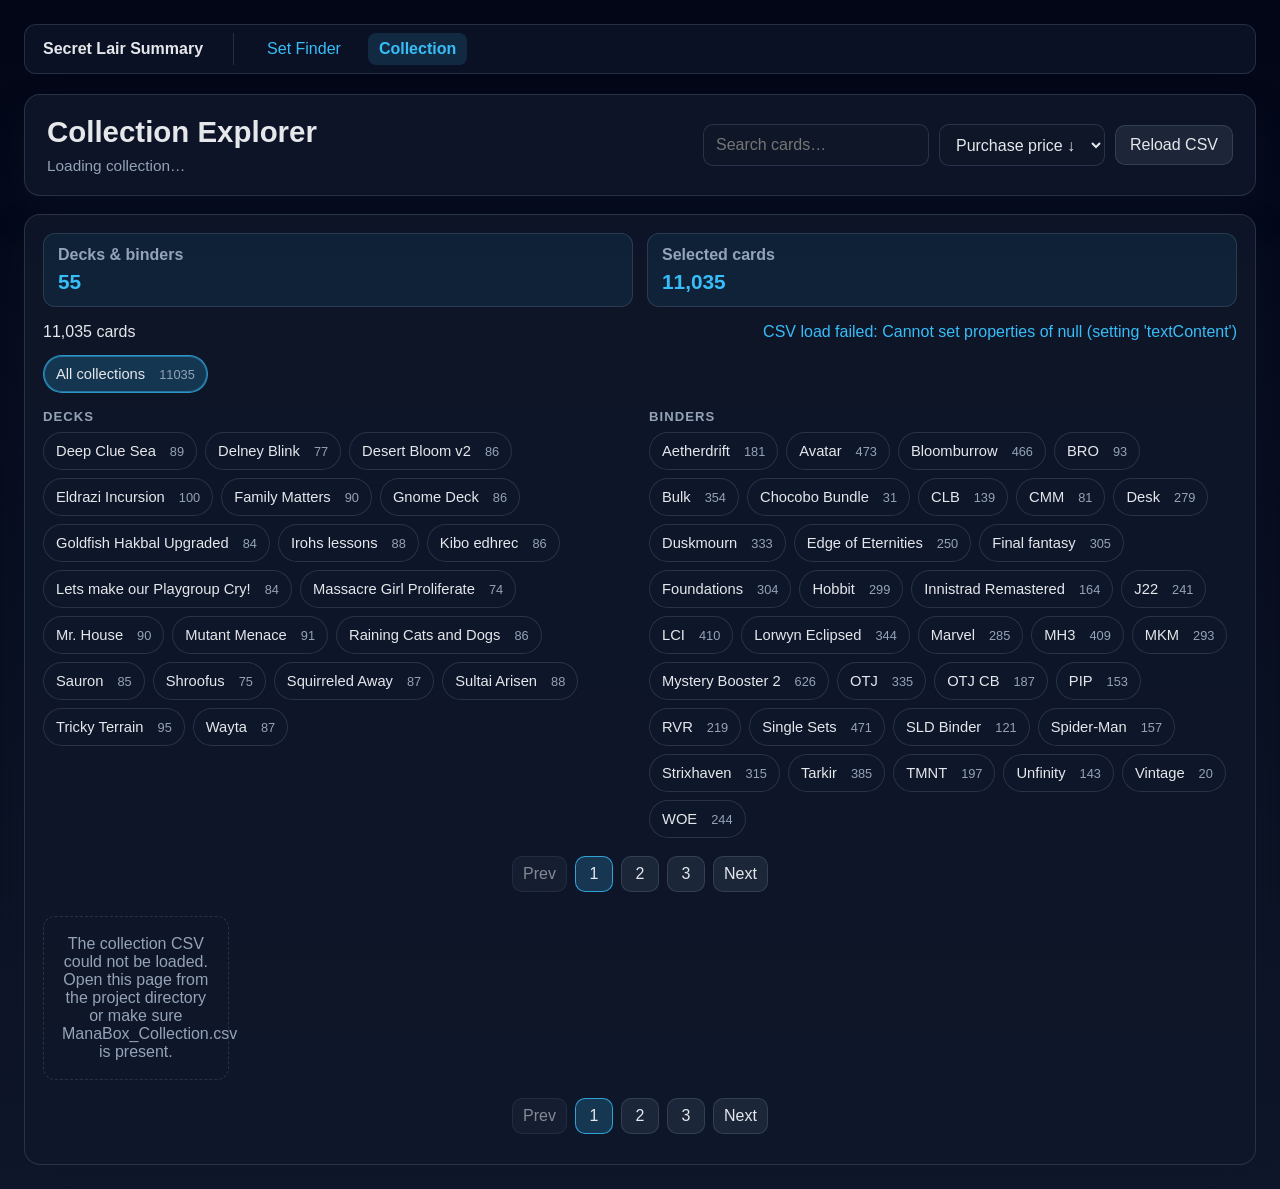
==== commit b45f3dbd: "update pricing" ====
--- a/collection.html
+++ b/collection.html
@@ -46,11 +46,11 @@
             <strong>Selected cards</strong>
             <div id="selectedCount" class="summary-total">0</div>
           </div>
-
-          <div class="summary-stat">
+          <!-- purchase total -->
+          <!-- <div class="summary-stat">
             <strong>Total purchase cost</strong>
             <div id="purchaseTotal" class="summary-total">$0.00</div>
-          </div>
+          </div> -->
         </div>
 
         <div class="table-toolbar">
@@ -593,12 +593,26 @@
           renderGroup(binderTabs, binderMap, "binder");
         }
 
-        async function resolveCardImage(row) {
+        function getMarketPrice(printing, row) {
+          if (!printing || !printing.prices) {
+            return null;
+          }
+
+          const isFoil = String(row.Foil || "").trim().toLowerCase() === "foil";
+          const rawPrice = isFoil
+            ? (printing.prices.usdFoil ?? printing.prices.usd)
+            : printing.prices.usd;
+          const price = Number.parseFloat(rawPrice);
+
+          return Number.isFinite(price) ? price : null;
+        }
+
+        async function resolveCardDetails(row) {
           const directId = String(row["Scryfall ID"] || "").trim();
           const cardName = String(row["Name"] || "").trim();
 
           if (!cardName && !directId) {
-            return "";
+            return { image: "", marketPrice: null };
           }
 
           const meta = await idbGetMeta(CACHE_META_KEY).catch(() => null);
@@ -619,34 +633,33 @@
               return matchesSet && matchesCollector && matchesName;
             });
 
-            const image = matchingPrinting
-              ? matchingPrinting.imageNormal || matchingPrinting.imageSmall || ""
-              : "";
-
-            if (image) {
-              return image;
+            const image = matchingPrinting ? matchingPrinting.imageNormal || matchingPrinting.imageSmall || "" : "";
+            const marketPrice = getMarketPrice(matchingPrinting, row);
+
+            if (image || marketPrice !== null) {
+              return { image, marketPrice };
             }
           }
 
           if (directId) {
-            return `https://cards.scryfall.io/normal/front/${directId}.jpg`;
-          }
-
-          return "";
-        }
-
-        function buildCardTile(row, imageUrl) {
+            return { image: `https://cards.scryfall.io/normal/front/${directId}.jpg`, marketPrice: null };
+          }
+
+          return { image: "", marketPrice: null };
+        }
+
+        function buildCardTile(row, cardDetails) {
           const tile = document.createElement("article");
           tile.className = "card-tile";
 
           const imageWrap = document.createElement("div");
           imageWrap.className = "card-image-wrap";
 
-          if (imageUrl) {
+          if (cardDetails.image) {
             const image = document.createElement("img");
             image.alt = row["Name"] || "Card";
             image.loading = "lazy";
-            image.src = imageUrl;
+            image.src = cardDetails.image;
             image.onerror = () => {
               imageWrap.innerHTML = '<div class="no-image">Image unavailable</div>';
             };
@@ -682,10 +695,10 @@
           foilTag.textContent = String(row.Foil || "").toLowerCase() === "foil" ? "Foil" : "Normal";
 
           const priceTag = document.createElement("span");
-          priceTag.className = "purchase-price";
-          priceTag.textContent = String(row["Purchase price"] || "").trim()
-            ? `$${getPurchasePrice(row).toFixed(2)}`
-            : "No price";
+          priceTag.className = "market-price";
+          priceTag.textContent = cardDetails.marketPrice === null
+            ? "Market N/A"
+            : `Market $${cardDetails.marketPrice.toFixed(2)}`;
 
           footer.appendChild(quantityPill);
           footer.appendChild(foilTag);
@@ -739,8 +752,8 @@
           cardGrid.appendChild(loadingText);
 
           const tilePromises = pageRows.map(async row => {
-            const imageUrl = await resolveCardImage(row);
-            return buildCardTile(row, imageUrl);
+            const cardDetails = await resolveCardDetails(row);
+            return buildCardTile(row, cardDetails);
           });
 
           Promise.all(tilePromises).then(tiles => {
@@ -750,7 +763,7 @@
           }).catch(() => {
             cardGrid.innerHTML = "";
             pageRows.forEach(row => {
-              cardGrid.appendChild(buildCardTile(row, ""));
+              cardGrid.appendChild(buildCardTile(row, { image: "", marketPrice: null }));
             });
             collectionStatus.textContent = "Loaded collection with placeholder image fallbacks.";
           });
--- a/styles.css
+++ b/styles.css
@@ -1490,7 +1490,7 @@
         color: var(--muted);
       }
 
-      .purchase-price {
+      .market-price {
         color: var(--accent);
         font-weight: 700;
       }
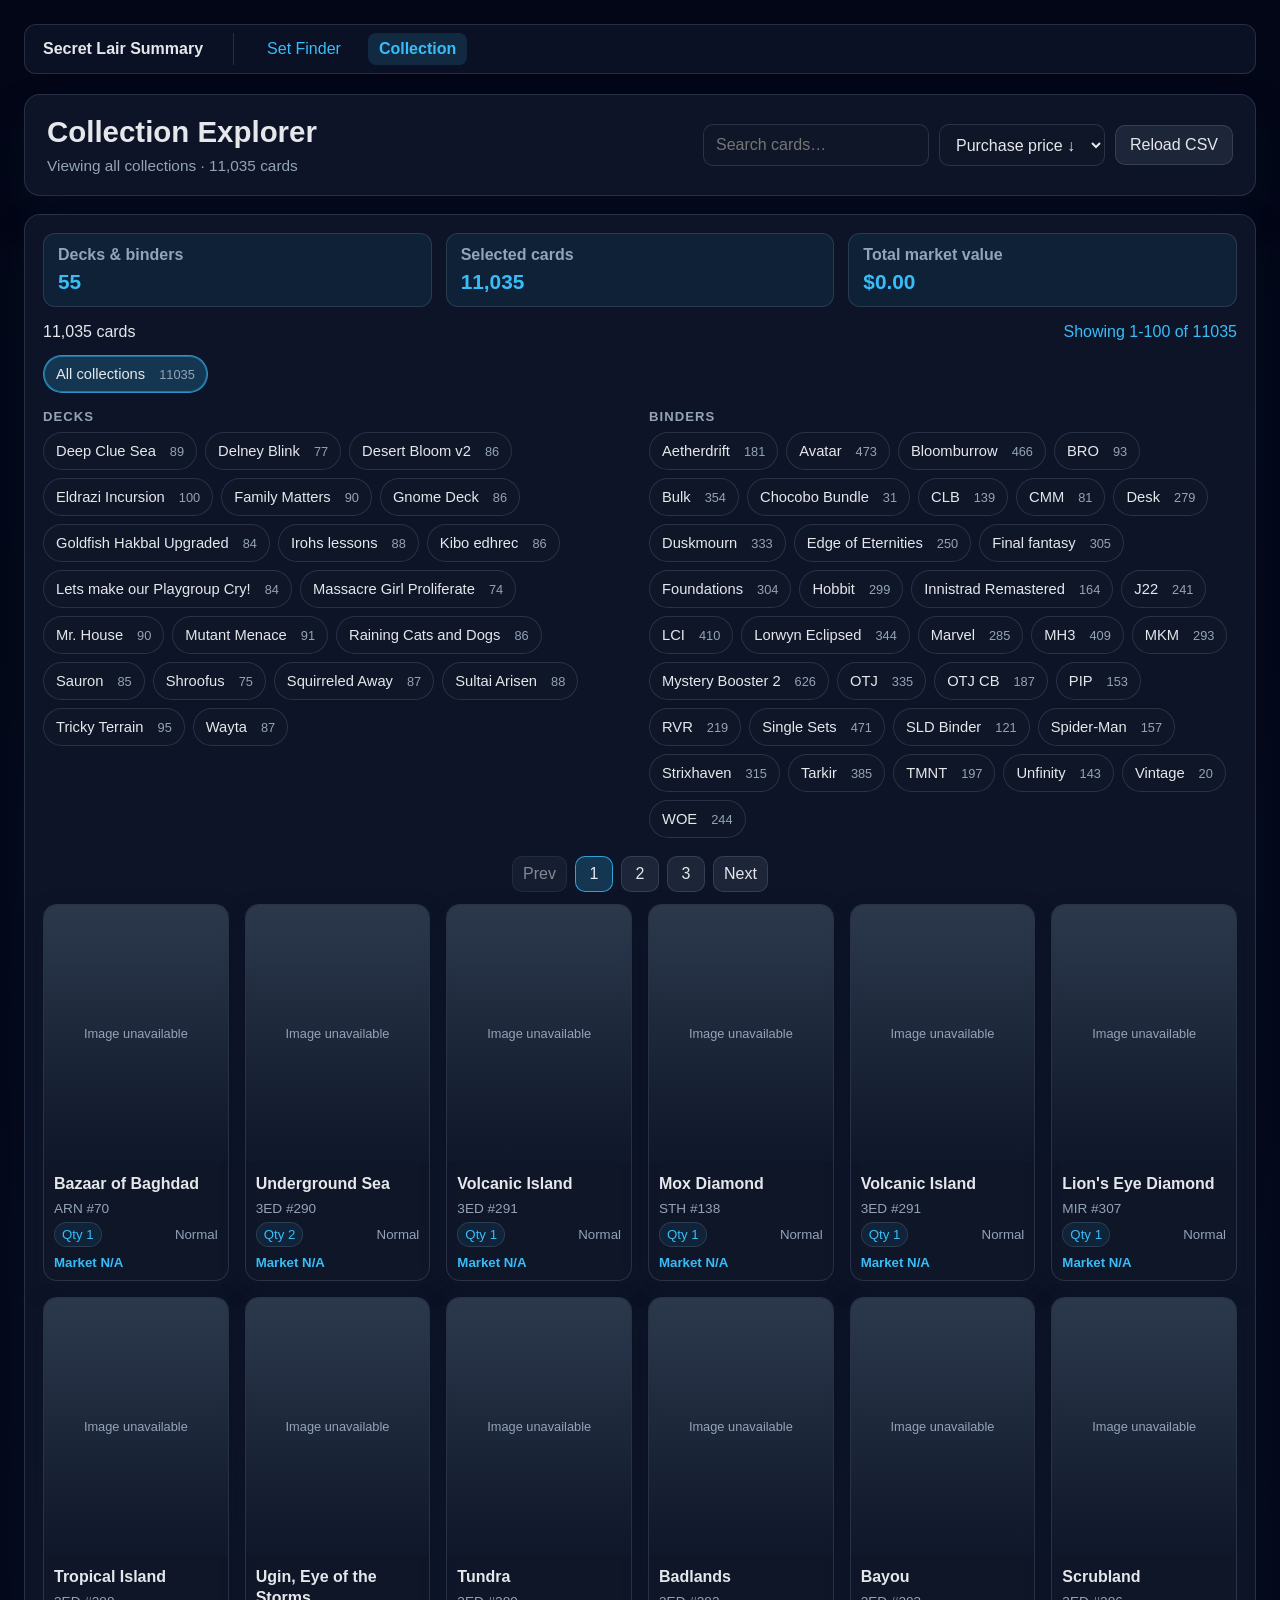
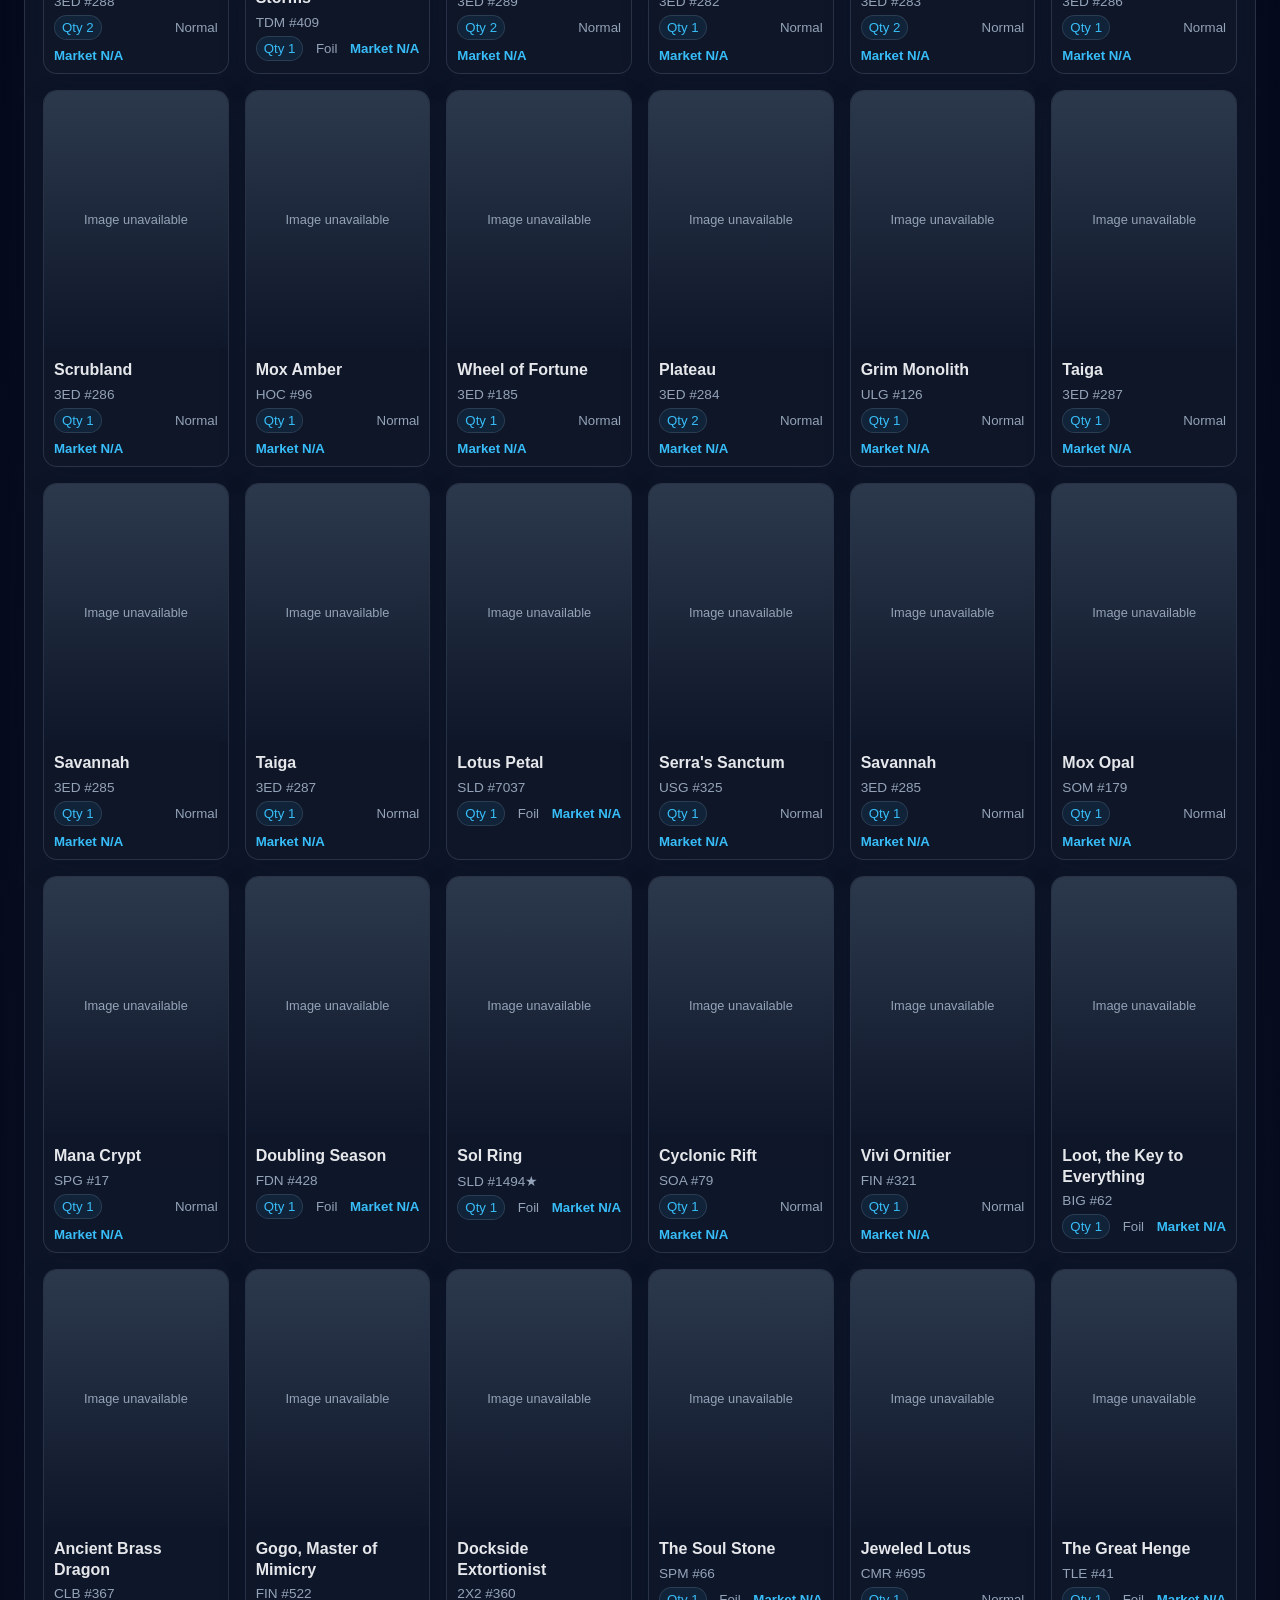
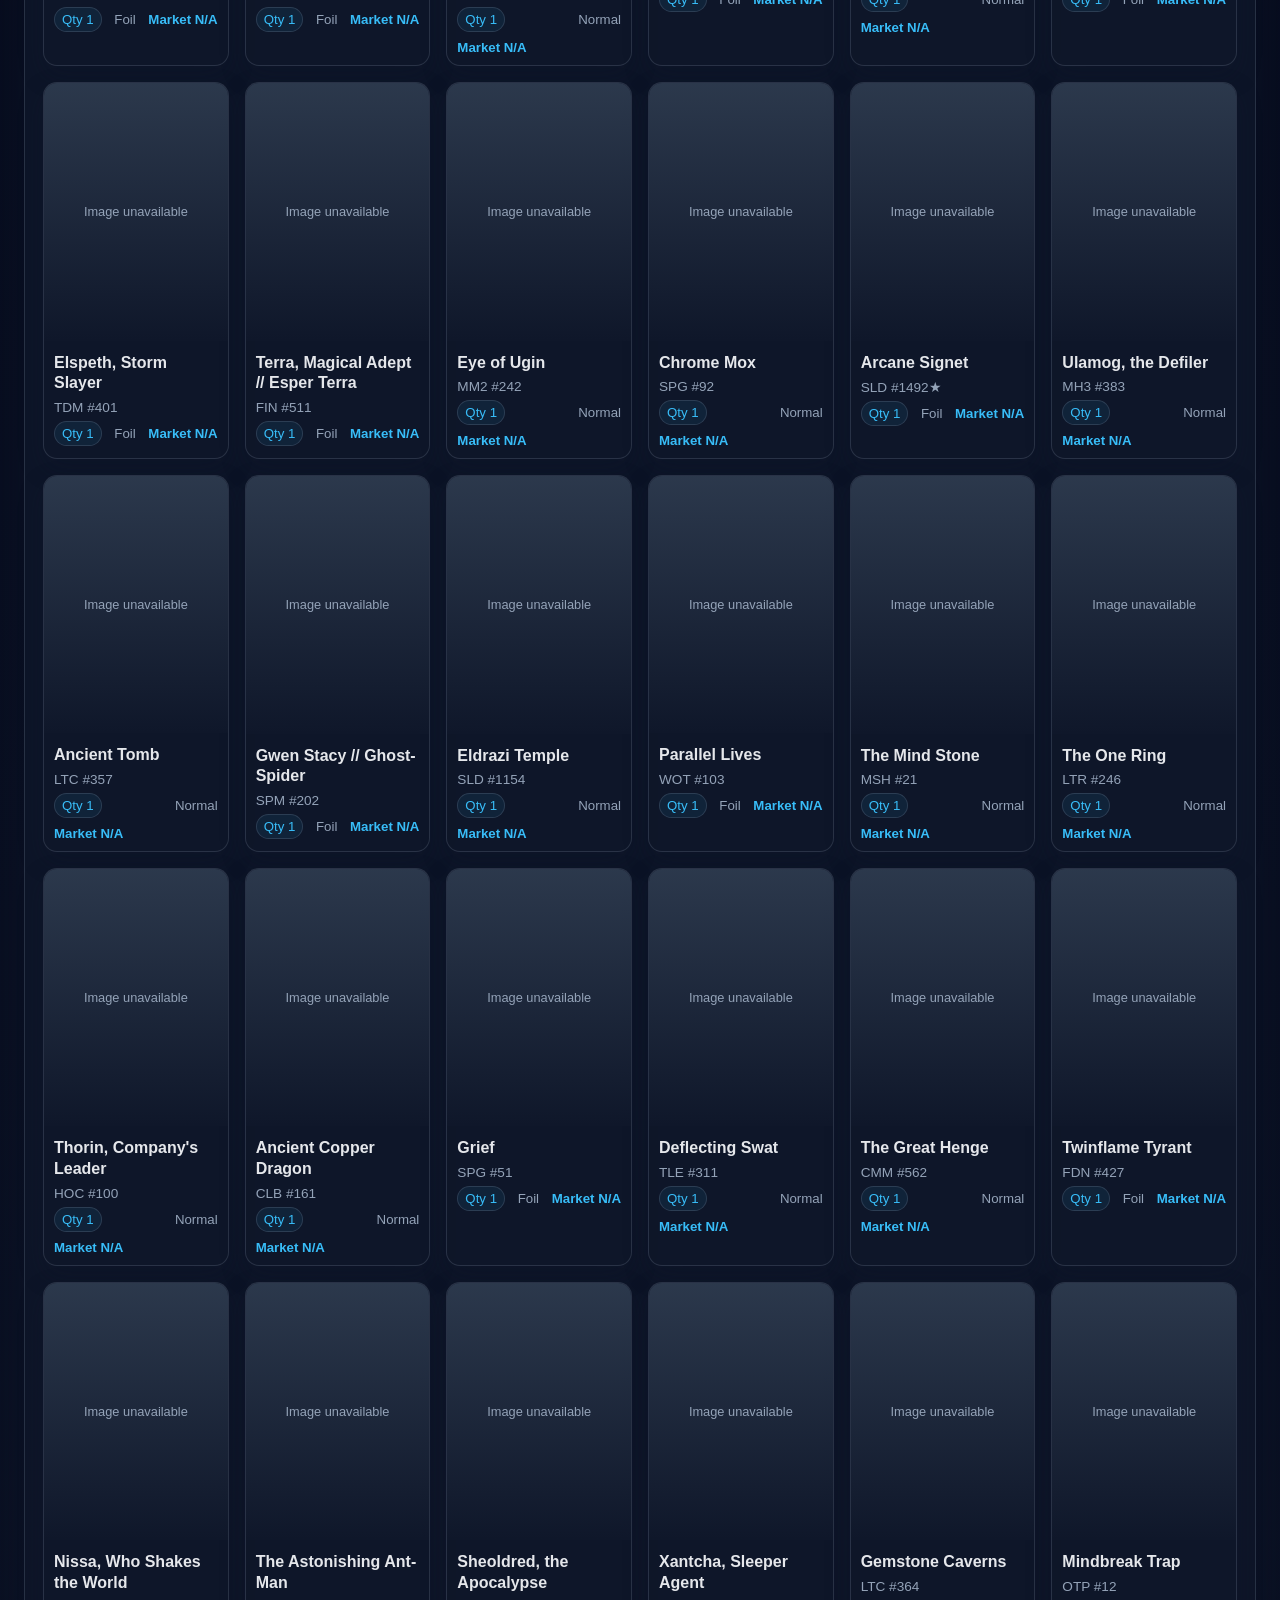
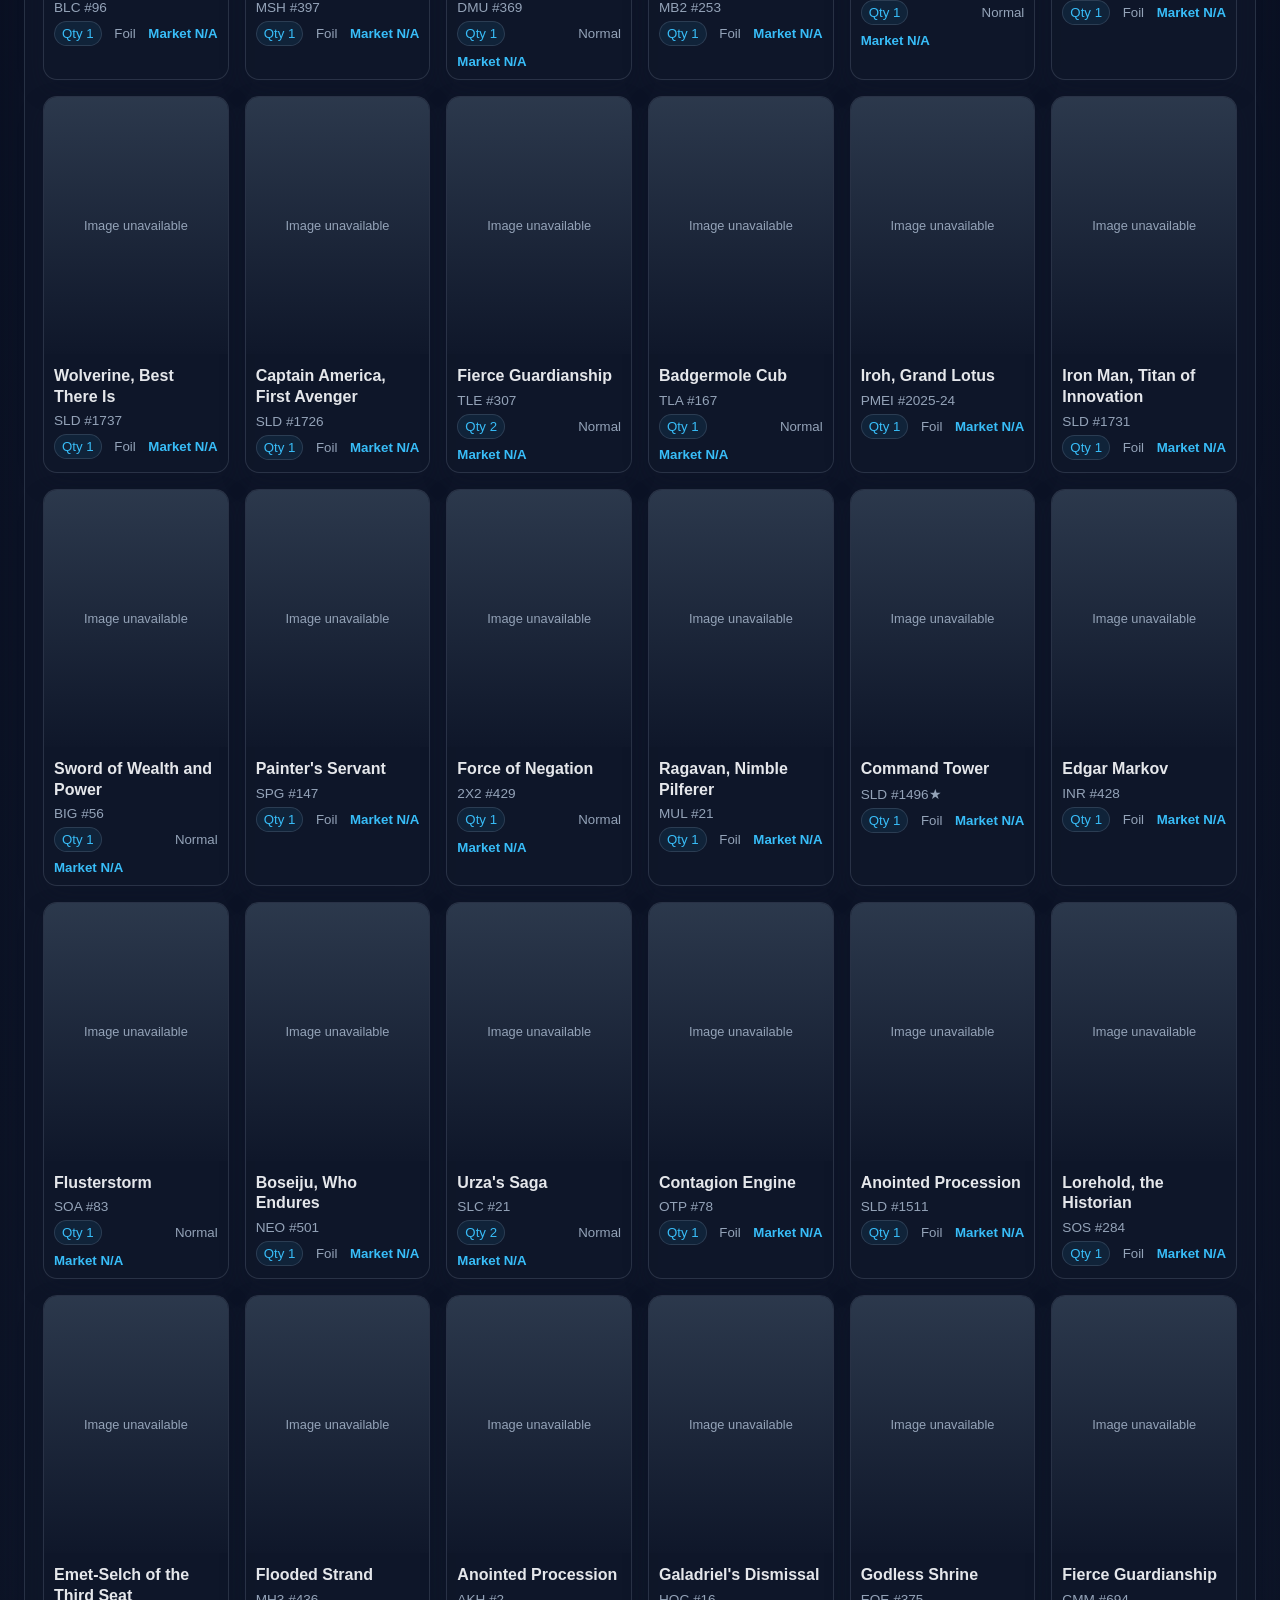
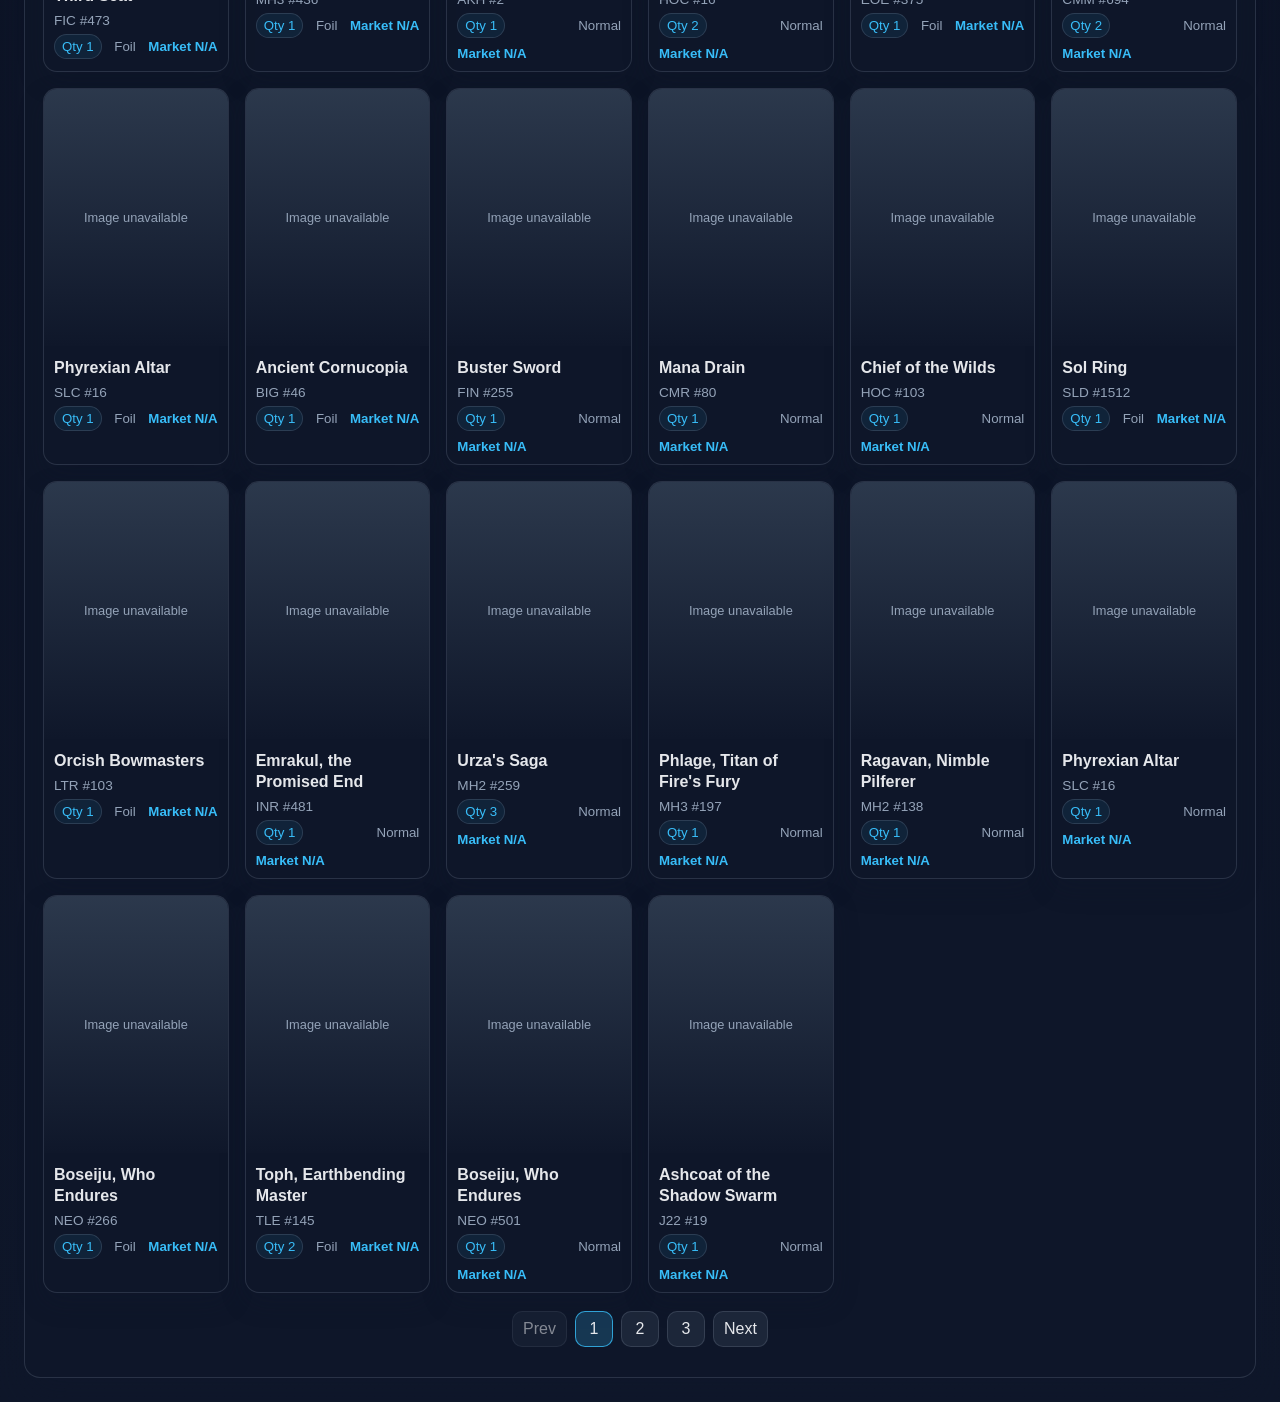
==== commit f92e894f: "update calcs" ====
--- a/collection.html
+++ b/collection.html
@@ -45,12 +45,11 @@
           <div class="summary-stat">
             <strong>Selected cards</strong>
             <div id="selectedCount" class="summary-total">0</div>
+          </div>          
+          <div class="summary-stat">
+            <strong>Total market value</strong>
+            <div id="marketTotal" class="summary-total">$0.00</div>
           </div>
-          <!-- purchase total -->
-          <!-- <div class="summary-stat">
-            <strong>Total purchase cost</strong>
-            <div id="purchaseTotal" class="summary-total">$0.00</div>
-          </div> -->
         </div>
 
         <div class="table-toolbar">
@@ -97,13 +96,14 @@
         let selectedCollectionType = "all";
         let currentPage = 1;
         let purchaseSortDirection = "desc";
+        let marketTotalRequest = 0;
 
         const binderTabs = document.getElementById("binderTabs");
         const cardGrid = document.getElementById("cardGrid");
         const resultSummary = document.getElementById("resultSummary");
         const binderCount = document.getElementById("binderCount");
         const selectedCount = document.getElementById("selectedCount");
-        const purchaseTotal = document.getElementById("purchaseTotal");
+        const marketTotal = document.getElementById("marketTotal");
         const collectionStatus = document.getElementById("collectionStatus");
         const collectionHeadline = document.getElementById("collectionHeadline");
         const paginationTop = document.getElementById("paginationTop");
@@ -480,10 +480,6 @@
           return Number.isFinite(numeric) ? numeric : 0;
         }
 
-        function getPurchaseTotal(rows) {
-          return rows.reduce((total, row) => total + getPurchasePrice(row), 0);
-        }
-
         function getSelectedRows() {
           const selectedMap = selectedCollectionType === "deck" ? deckMap : binderMap;
           let rows = selectedCollectionType === "all" ? allRows : (selectedMap.get(selectedBinder) || []);
@@ -518,6 +514,23 @@
           return rows;
         }
 
+        async function updateMarketTotal(rows) {
+          const requestId = ++marketTotalRequest;
+          marketTotal.textContent = "Calculating…";
+
+          const details = await Promise.all(rows.map(row => resolveCardDetails(row)));
+          if (requestId !== marketTotalRequest) {
+            return;
+          }
+
+          const total = details.reduce((sum, detail, index) => {
+            const quantity = Number.parseFloat(rows[index].Quantity) || 1;
+            return sum + (detail.marketPrice || 0) * quantity;
+          }, 0);
+
+          marketTotal.textContent = `$${total.toFixed(2)}`;
+        }
+
         function renderPagination(totalCards) {
           const totalPages = Math.max(1, Math.ceil(totalCards / PAGE_SIZE));
           currentPage = Math.min(currentPage, totalPages);
@@ -727,7 +740,9 @@
           resultSummary.textContent = `${totalCards.toLocaleString()} card${totalCards === 1 ? "" : "s"}`;
           selectedCount.textContent = totalCards.toLocaleString();
           binderCount.textContent = (deckMap.size + binderMap.size).toLocaleString();
-          purchaseTotal.textContent = `$${getPurchaseTotal(rows).toFixed(2)}`;
+          updateMarketTotal(rows).catch(() => {
+            marketTotal.textContent = "Market N/A";
+          });
 
           if (selectedCollectionType === "all") {
             collectionHeadline.textContent = `Viewing all collections · ${totalCards.toLocaleString()} cards`;
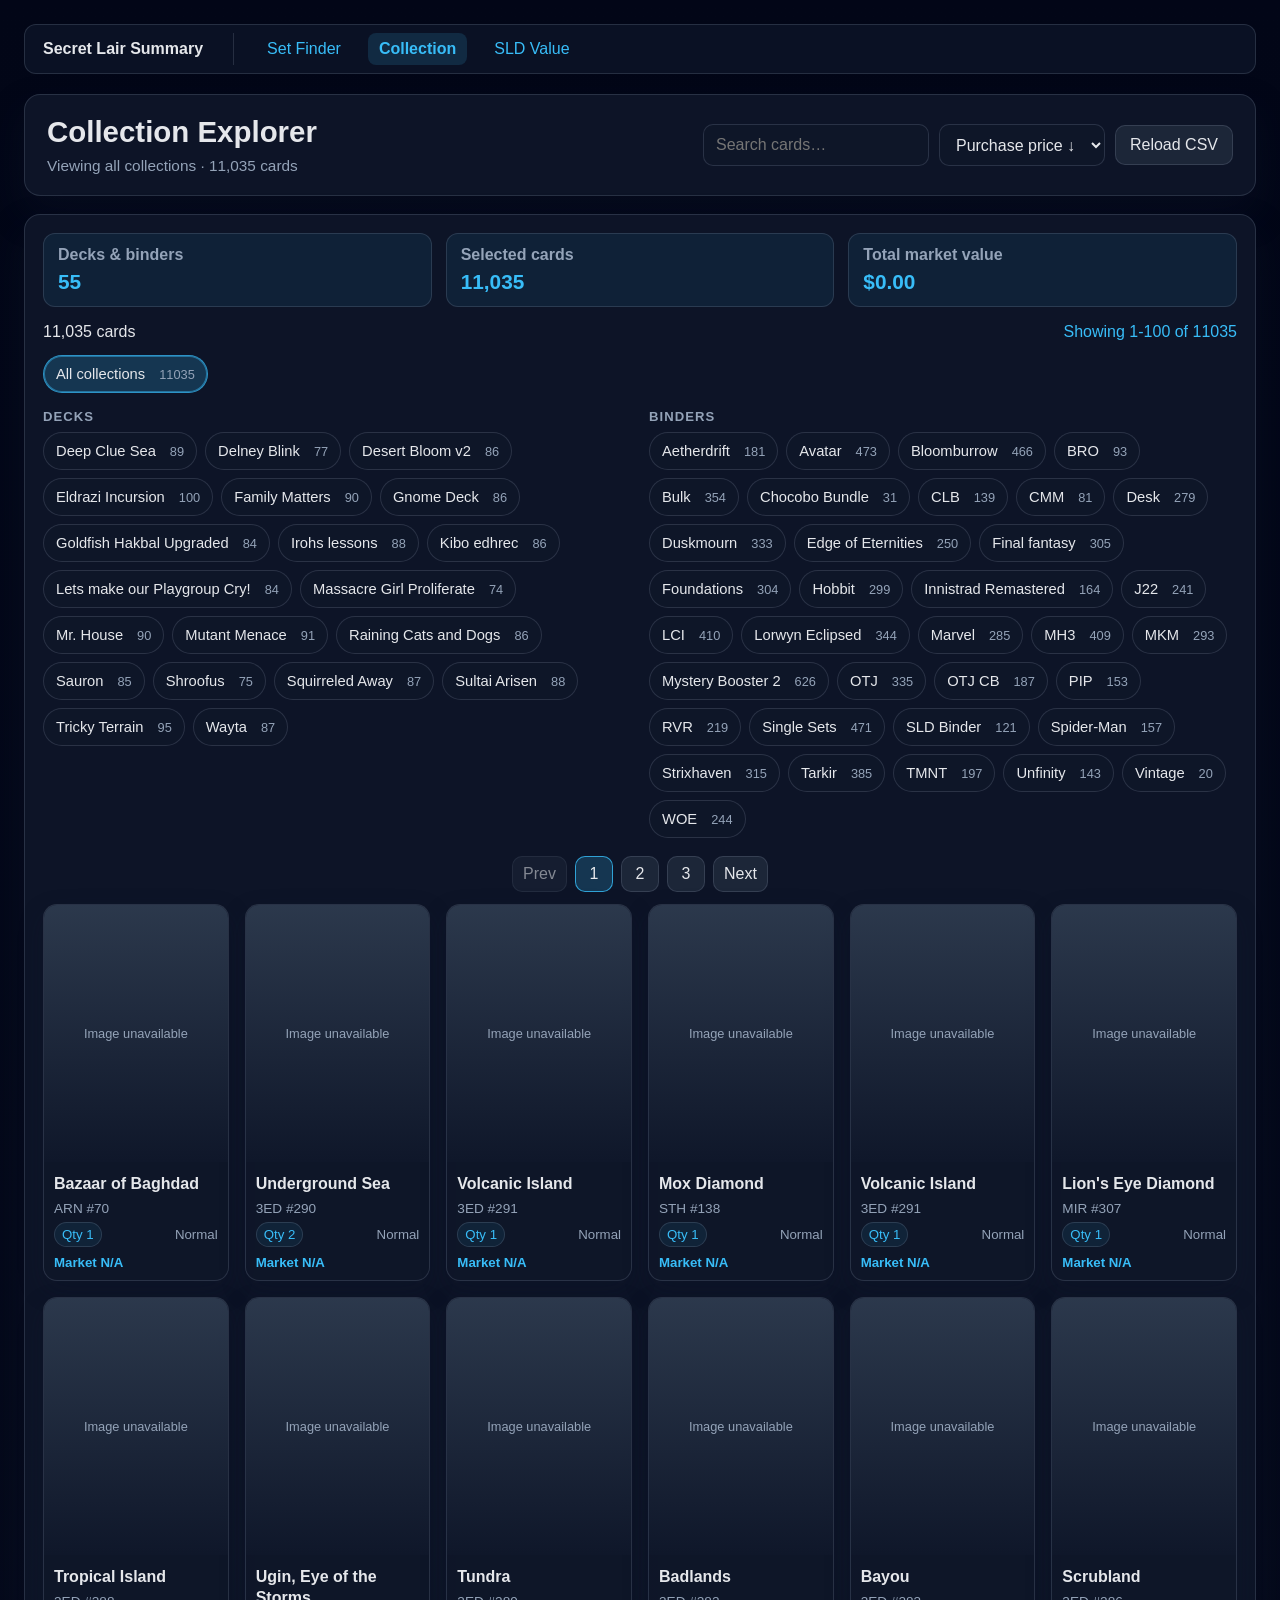
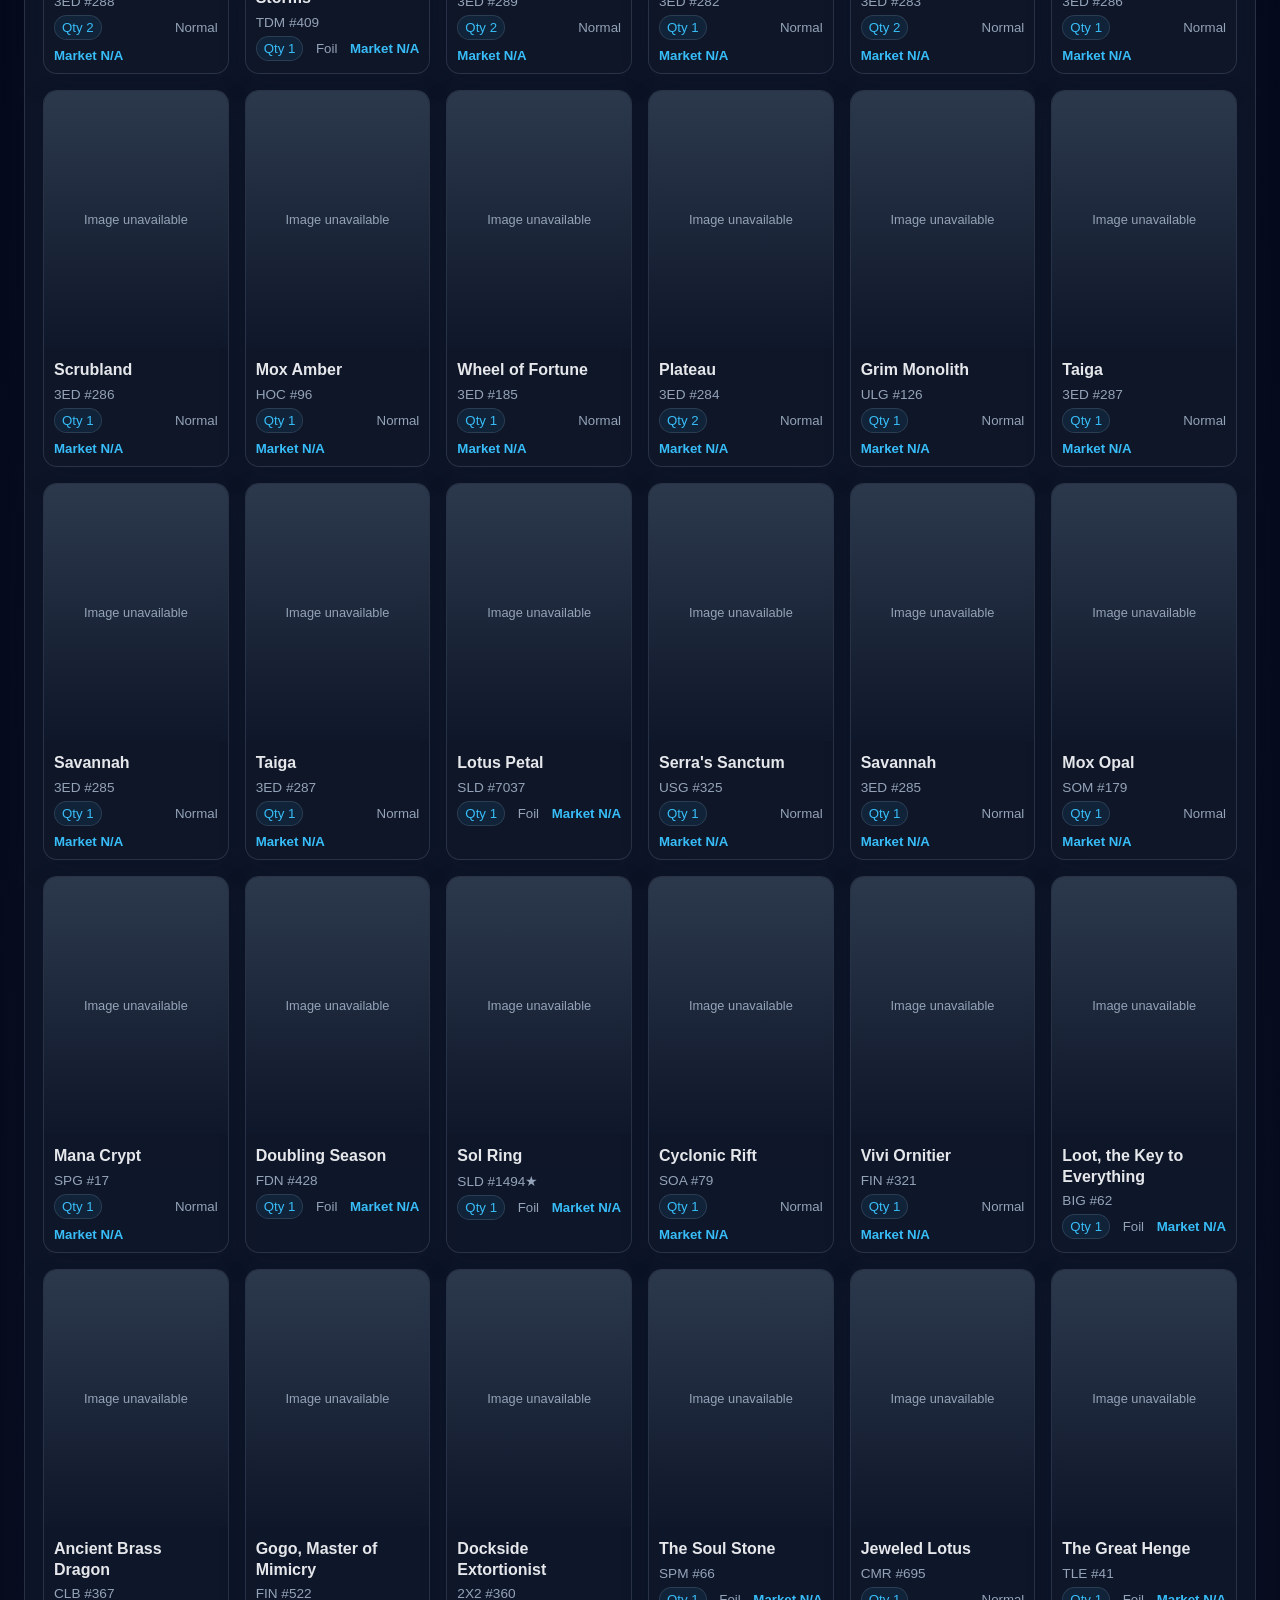
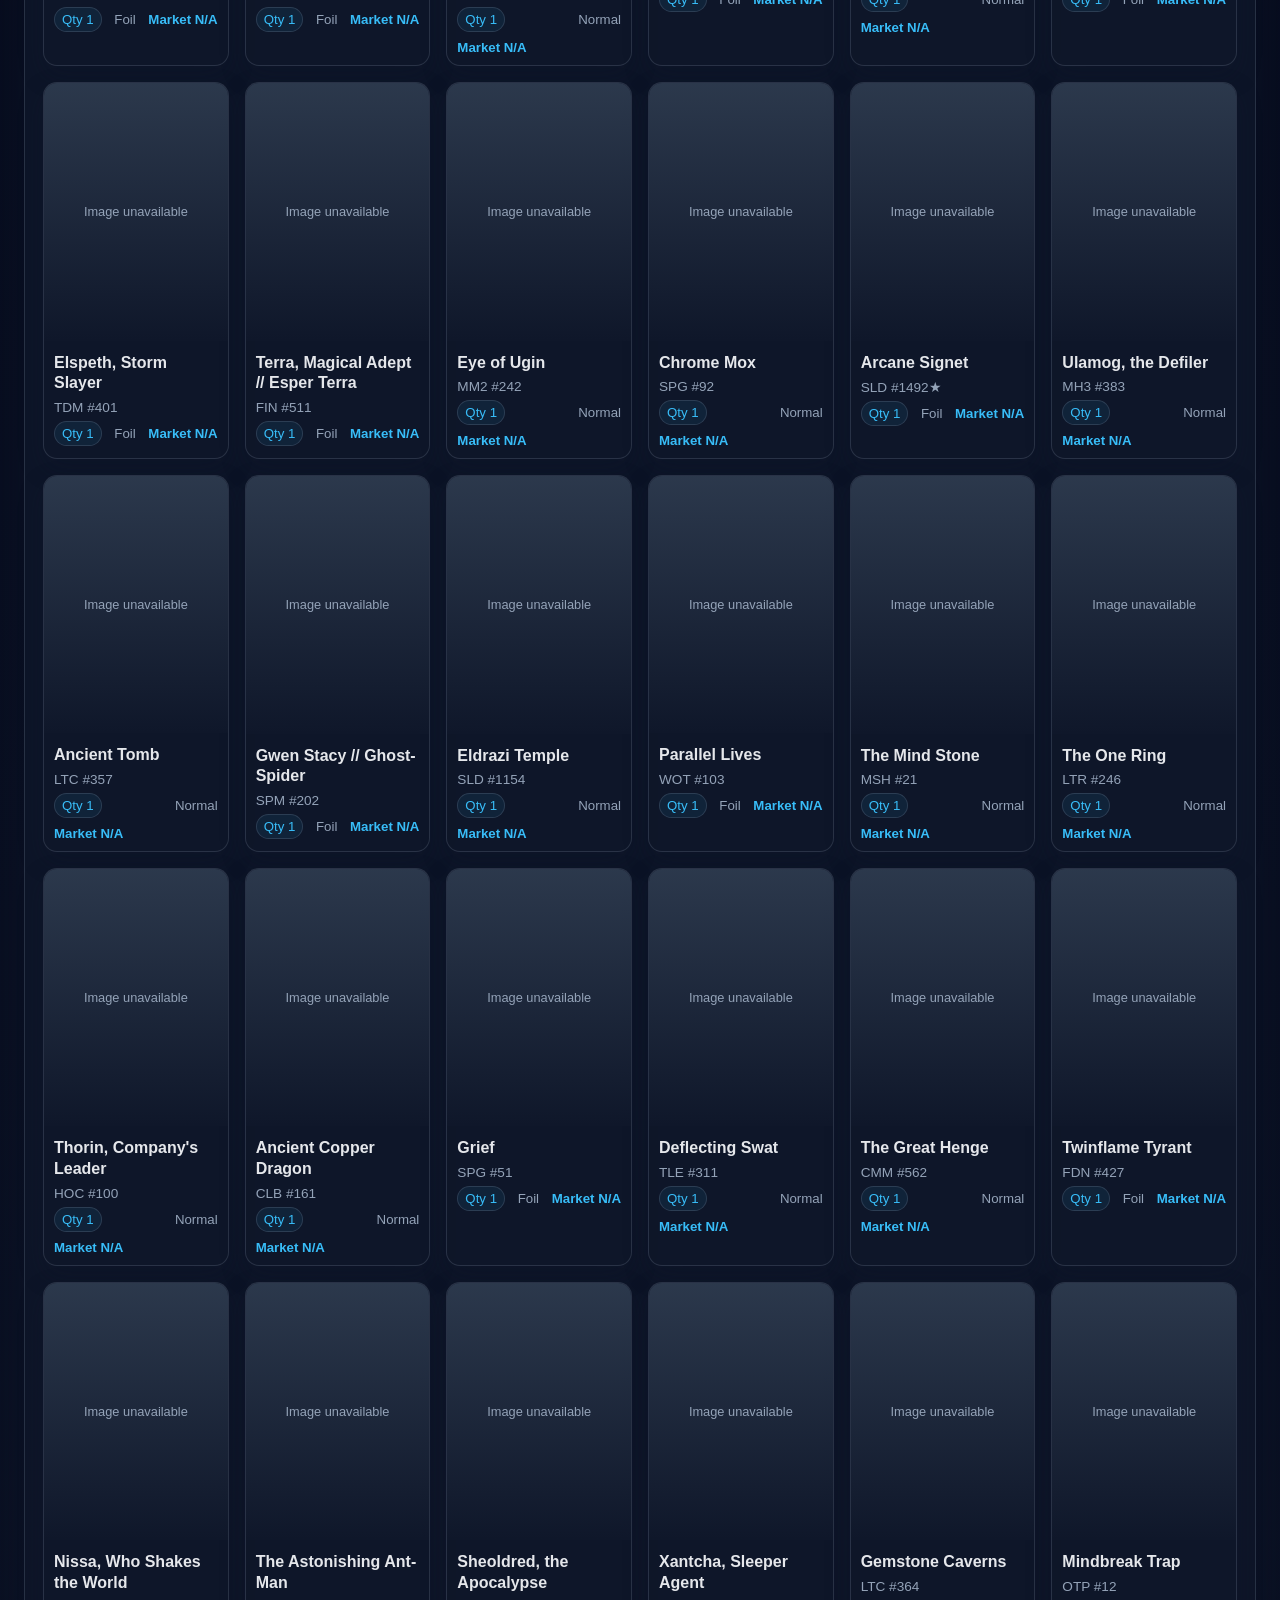
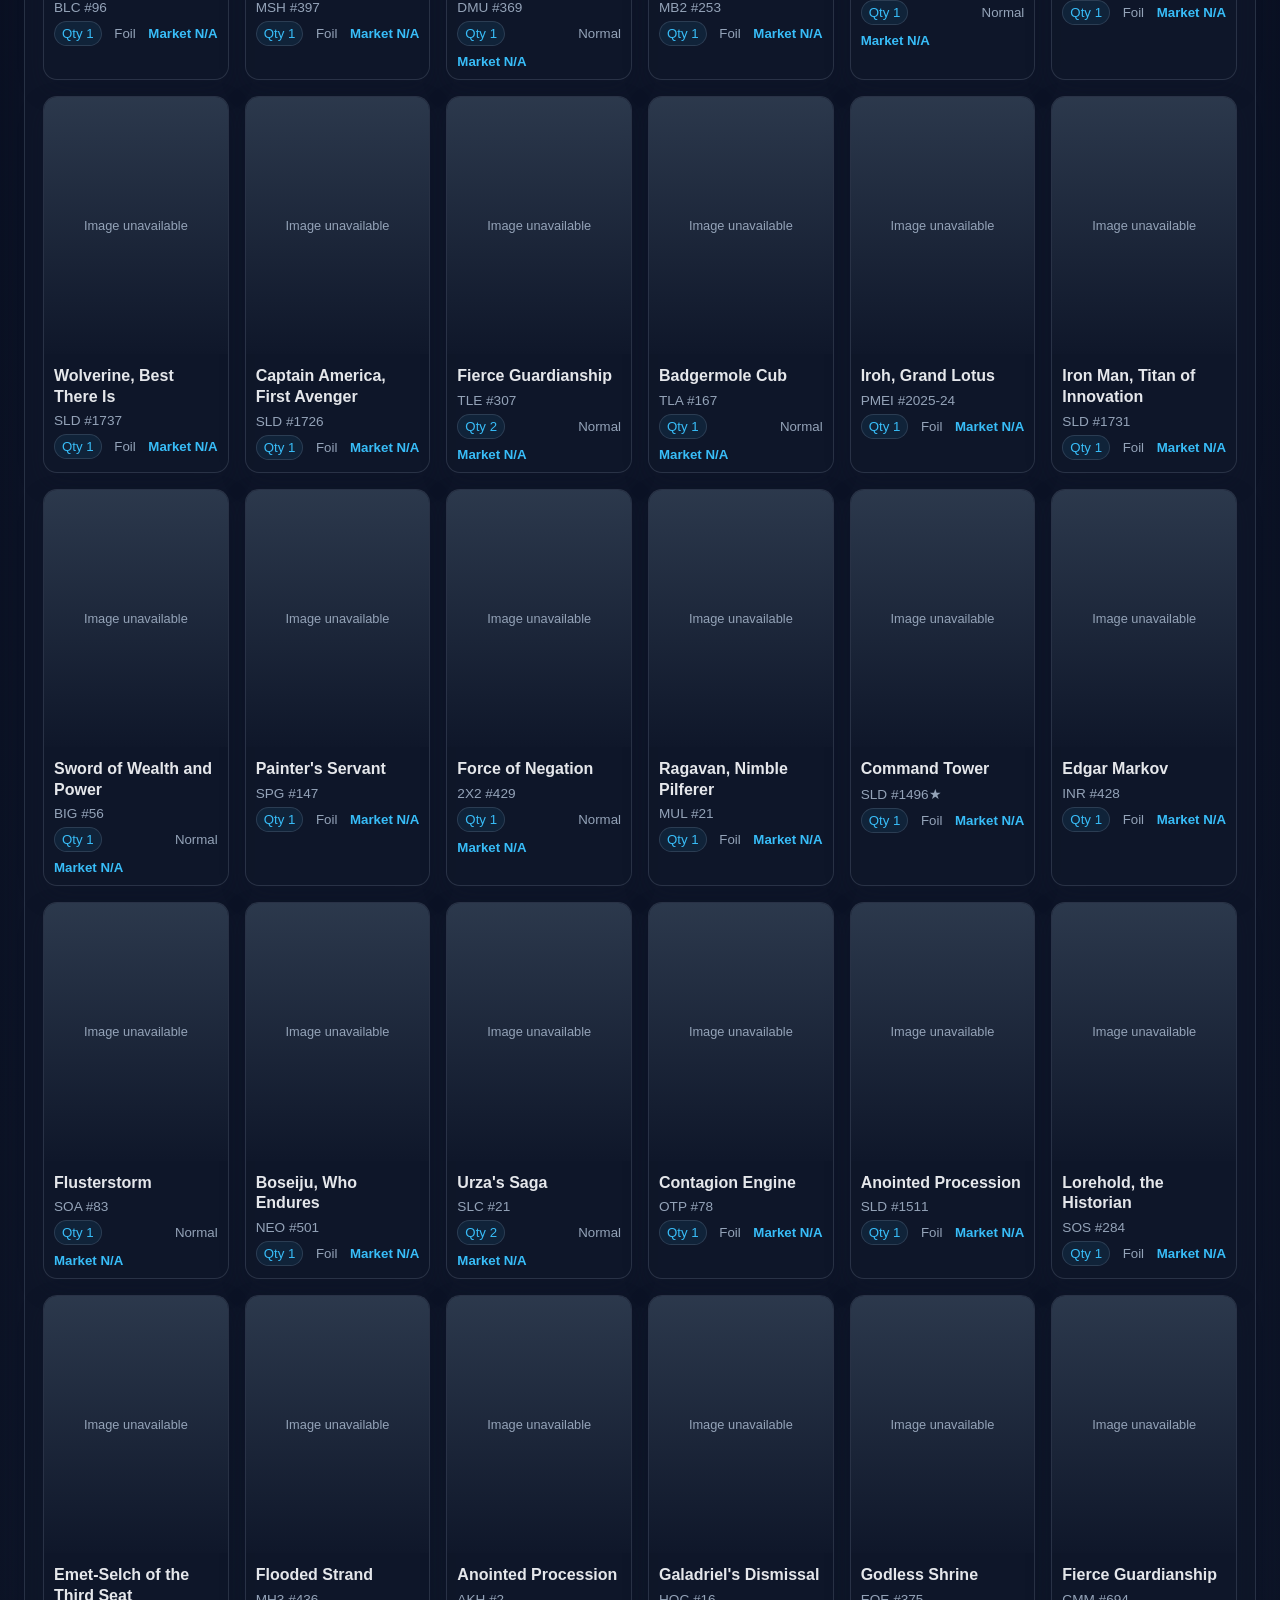
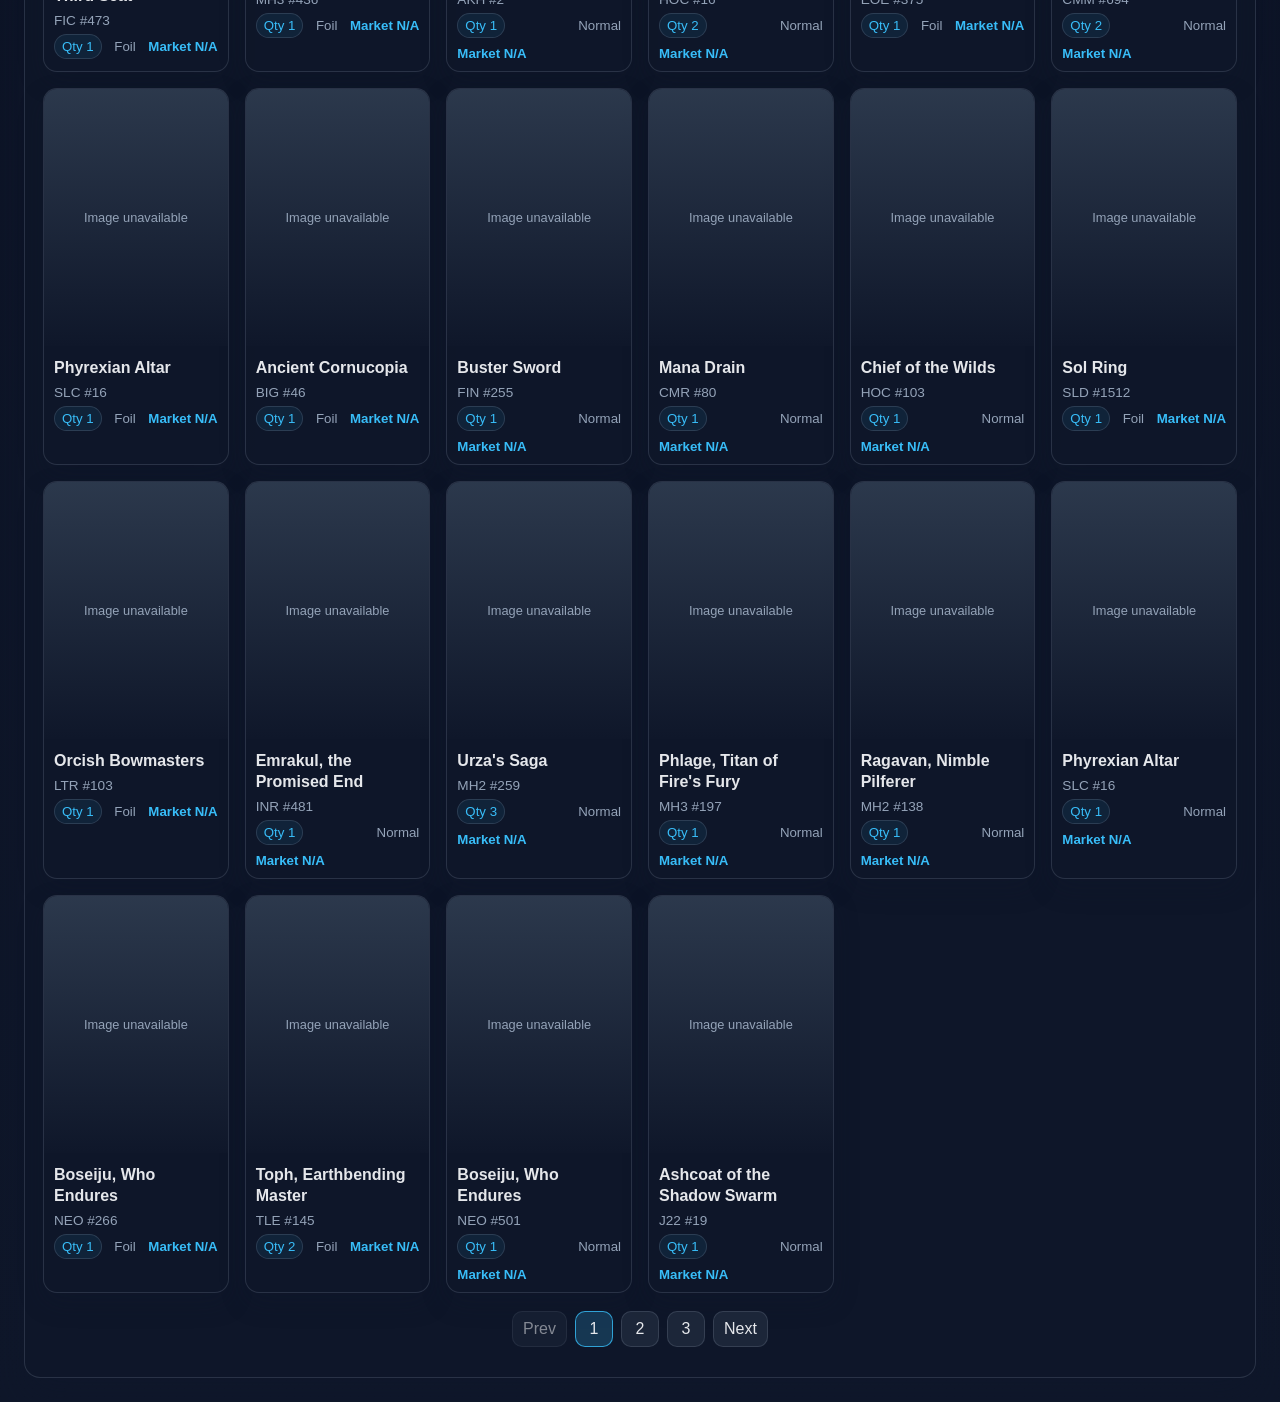
==== commit 4a34aaf8: "add sld value" ====
--- a/collection.html
+++ b/collection.html
@@ -4,7 +4,7 @@
     <meta charset="utf-8" />
     <meta name="viewport" content="width=device-width, initial-scale=1" />
     <title>Collection Explorer</title>
-    <link rel="stylesheet" href="styles.css?v=5" />
+    <link rel="stylesheet" href="styles.css?v=6" />
   </head>
 
   <body>
@@ -14,6 +14,7 @@
         <div class="site-nav-links">
           <a href="set-finder.html">Set Finder</a>
           <a href="collection.html" aria-current="page">Collection</a>
+          <a href="sld-value.html">SLD Value</a>
         </div>
       </nav>
 
--- a/styles.css
+++ b/styles.css
@@ -74,6 +74,241 @@
 
 .site-nav-links a[aria-current="page"] {
   font-weight: 700;
+}
+
+.value-header {
+  align-items: flex-end;
+}
+
+.value-header .header-subtitle {
+  max-width: 620px;
+}
+
+.value-updated,
+.value-table-head span,
+.card-value-item span,
+.card-value-item small,
+.value-row small,
+.drop-details-head p {
+  color: var(--muted);
+}
+
+.value-header-actions {
+  display: grid;
+  justify-items: end;
+  gap: 10px;
+}
+
+.value-controls {
+  display: flex;
+  align-items: flex-end;
+  gap: 12px;
+  flex-wrap: wrap;
+  margin-top: 18px;
+  padding: 16px;
+  background: rgba(15, 23, 42, 0.9);
+  border: 1px solid var(--border);
+  border-radius: 12px;
+}
+
+.value-controls label {
+  display: grid;
+  gap: 6px;
+  color: var(--muted);
+  font-size: 0.78rem;
+  font-weight: 700;
+  text-transform: uppercase;
+  letter-spacing: 0.05em;
+}
+
+.value-controls select,
+.value-controls input[type="search"] {
+  min-height: 40px;
+  min-width: 140px;
+  padding: 8px 10px;
+  border: 1px solid var(--border);
+  border-radius: 8px;
+  background: var(--panel-alt);
+  color: var(--text);
+  font: inherit;
+}
+
+.value-controls .value-search {
+  flex: 1 1 220px;
+}
+
+.value-controls .value-search input {
+  width: 100%;
+}
+
+.toggle-label {
+  display: flex !important;
+  align-items: center;
+  min-height: 40px;
+  padding: 0 4px;
+}
+
+.value-summary {
+  display: grid;
+  grid-template-columns: repeat(3, 1fr);
+  gap: 12px;
+  margin-top: 18px;
+}
+
+.value-summary > div {
+  display: grid;
+  gap: 4px;
+  padding: 14px 16px;
+  border-left: 3px solid var(--accent);
+  background: rgba(56, 189, 248, 0.08);
+}
+
+.value-summary strong {
+  color: var(--accent);
+  font-size: 1.35rem;
+}
+
+.value-summary span {
+  color: var(--muted);
+  font-size: 0.82rem;
+}
+
+.value-table-card,
+.drop-details {
+  margin-top: 18px;
+  padding: 18px;
+  background: rgba(15, 23, 42, 0.9);
+  border: 1px solid var(--border);
+  border-radius: 16px;
+  box-shadow: 0 10px 25px rgba(0, 0, 0, 0.28);
+}
+
+.value-modal {
+  position: fixed;
+  z-index: 1000;
+  inset: 0;
+  display: grid;
+  place-items: center;
+  padding: 24px;
+  background: rgba(2, 6, 23, 0.78);
+}
+
+.value-modal.hidden {
+  display: none;
+}
+
+.value-modal-panel {
+  position: relative;
+  width: min(1040px, 100%);
+  max-height: min(860px, 92vh);
+  overflow: auto;
+  padding: 44px 18px 18px;
+  border: 1px solid var(--border);
+  border-radius: 16px;
+  background: var(--panel);
+  box-shadow: 0 24px 70px rgba(0, 0, 0, 0.5);
+}
+
+.value-modal .drop-details {
+  margin-top: 0;
+  box-shadow: none;
+}
+
+.value-modal-close {
+  position: absolute;
+  top: 12px;
+  right: 12px;
+  padding: 7px 11px;
+}
+
+.value-table-head,
+.drop-details-head {
+  display: flex;
+  justify-content: space-between;
+  align-items: center;
+  gap: 16px;
+  margin-bottom: 12px;
+}
+
+.value-table td:first-child {
+  min-width: 320px;
+}
+
+.value-row {
+  cursor: pointer;
+}
+
+.value-row:hover td {
+  background: rgba(56, 189, 248, 0.1);
+}
+
+.value-row small {
+  display: block;
+  margin-top: 4px;
+  font-size: 0.78rem;
+}
+
+.drop-details-head h2 {
+  margin: 0;
+}
+
+.drop-details-head p {
+  margin: 6px 0 0;
+}
+
+.drop-details-head > strong {
+  color: var(--accent);
+  font-size: 1.5rem;
+  white-space: nowrap;
+}
+
+.card-value-grid {
+  display: grid;
+  grid-template-columns: repeat(auto-fill, minmax(150px, 1fr));
+  gap: 12px;
+}
+
+.card-value-item {
+  overflow: hidden;
+  border: 1px solid var(--border);
+  border-radius: 10px;
+  background: rgba(30, 41, 59, 0.72);
+}
+
+.card-value-item img {
+  display: block;
+  width: 100%;
+  aspect-ratio: 0.72;
+  object-fit: cover;
+  background: var(--panel-alt);
+}
+
+.card-value-item div {
+  display: grid;
+  gap: 5px;
+  padding: 10px;
+}
+
+.card-value-item span {
+  color: var(--accent);
+  font-weight: 700;
+}
+
+@media (max-width: 640px) {
+  .value-summary {
+    grid-template-columns: 1fr;
+  }
+
+  .value-table td:first-child {
+    min-width: 220px;
+  }
+
+  .value-table-head,
+  .drop-details-head,
+  .value-header-actions {
+    align-items: flex-start;
+    flex-direction: column;
+  }
 }
 
 .page-header,
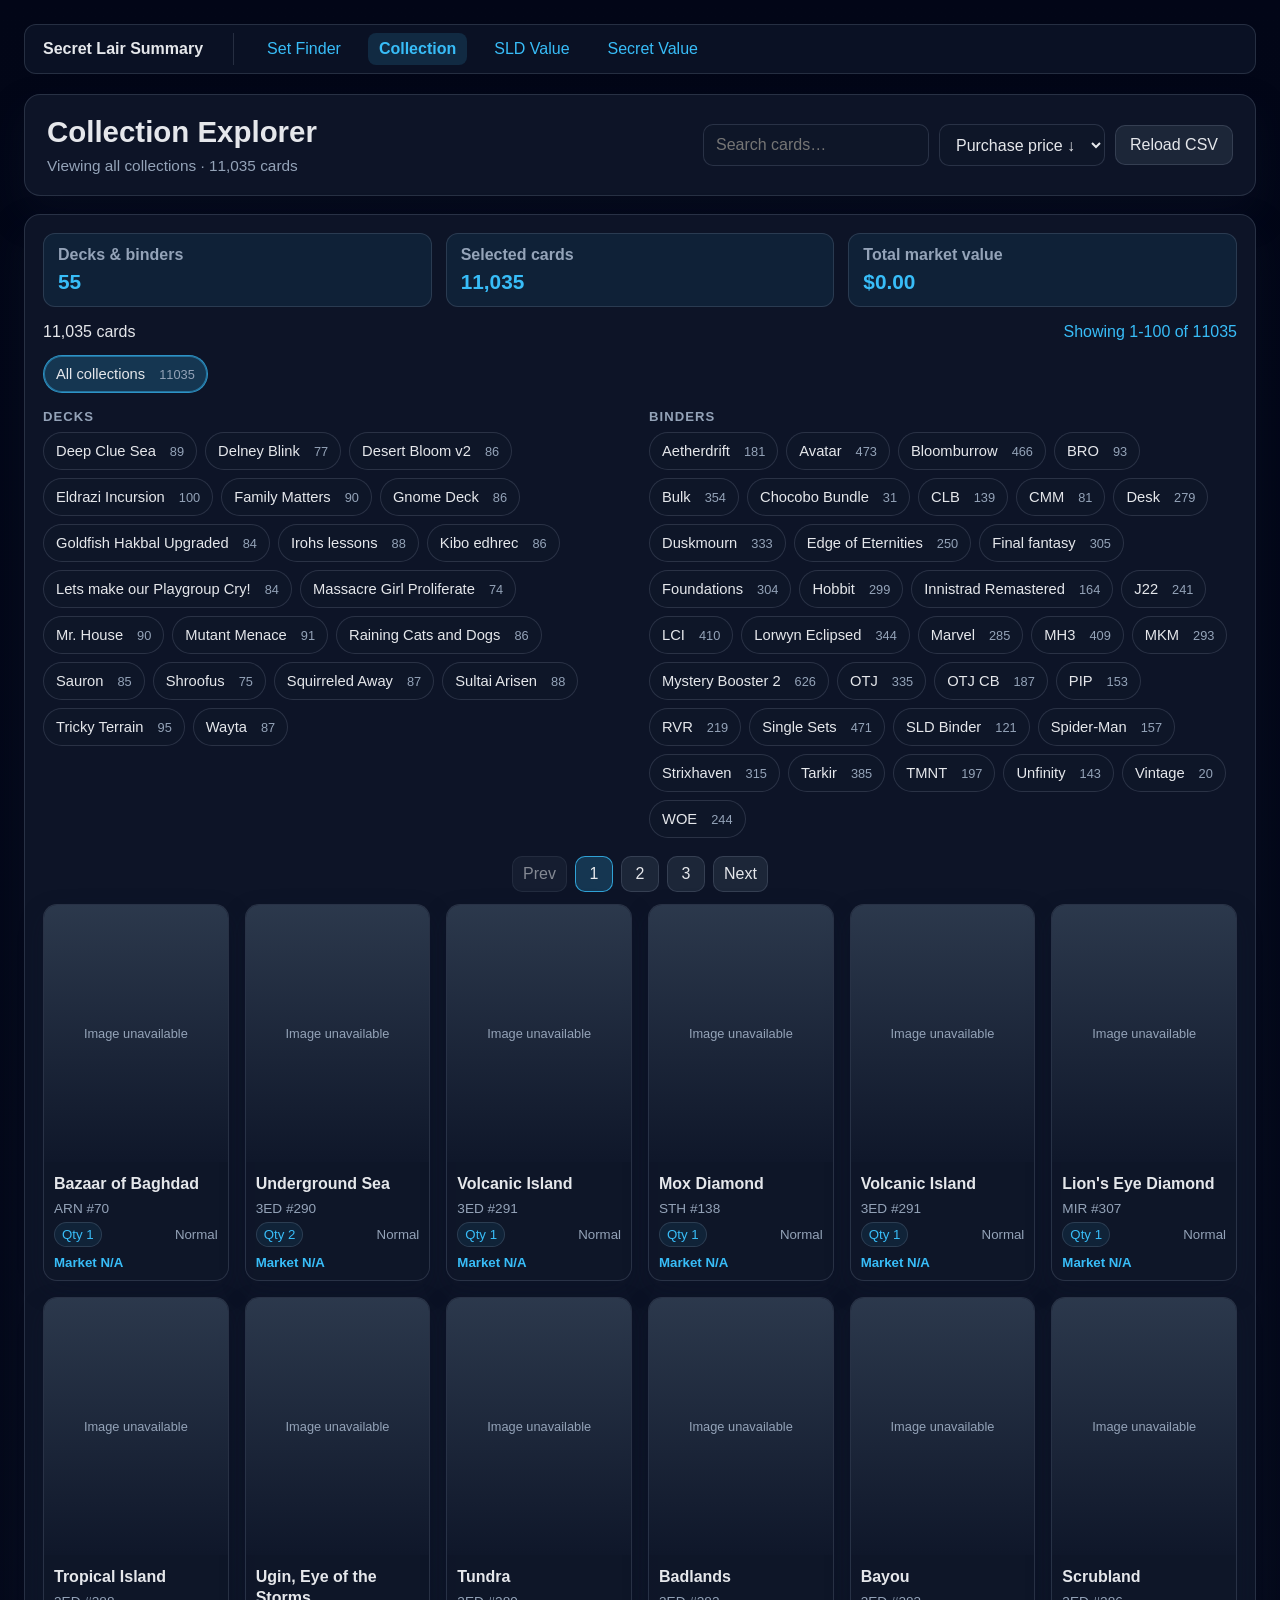
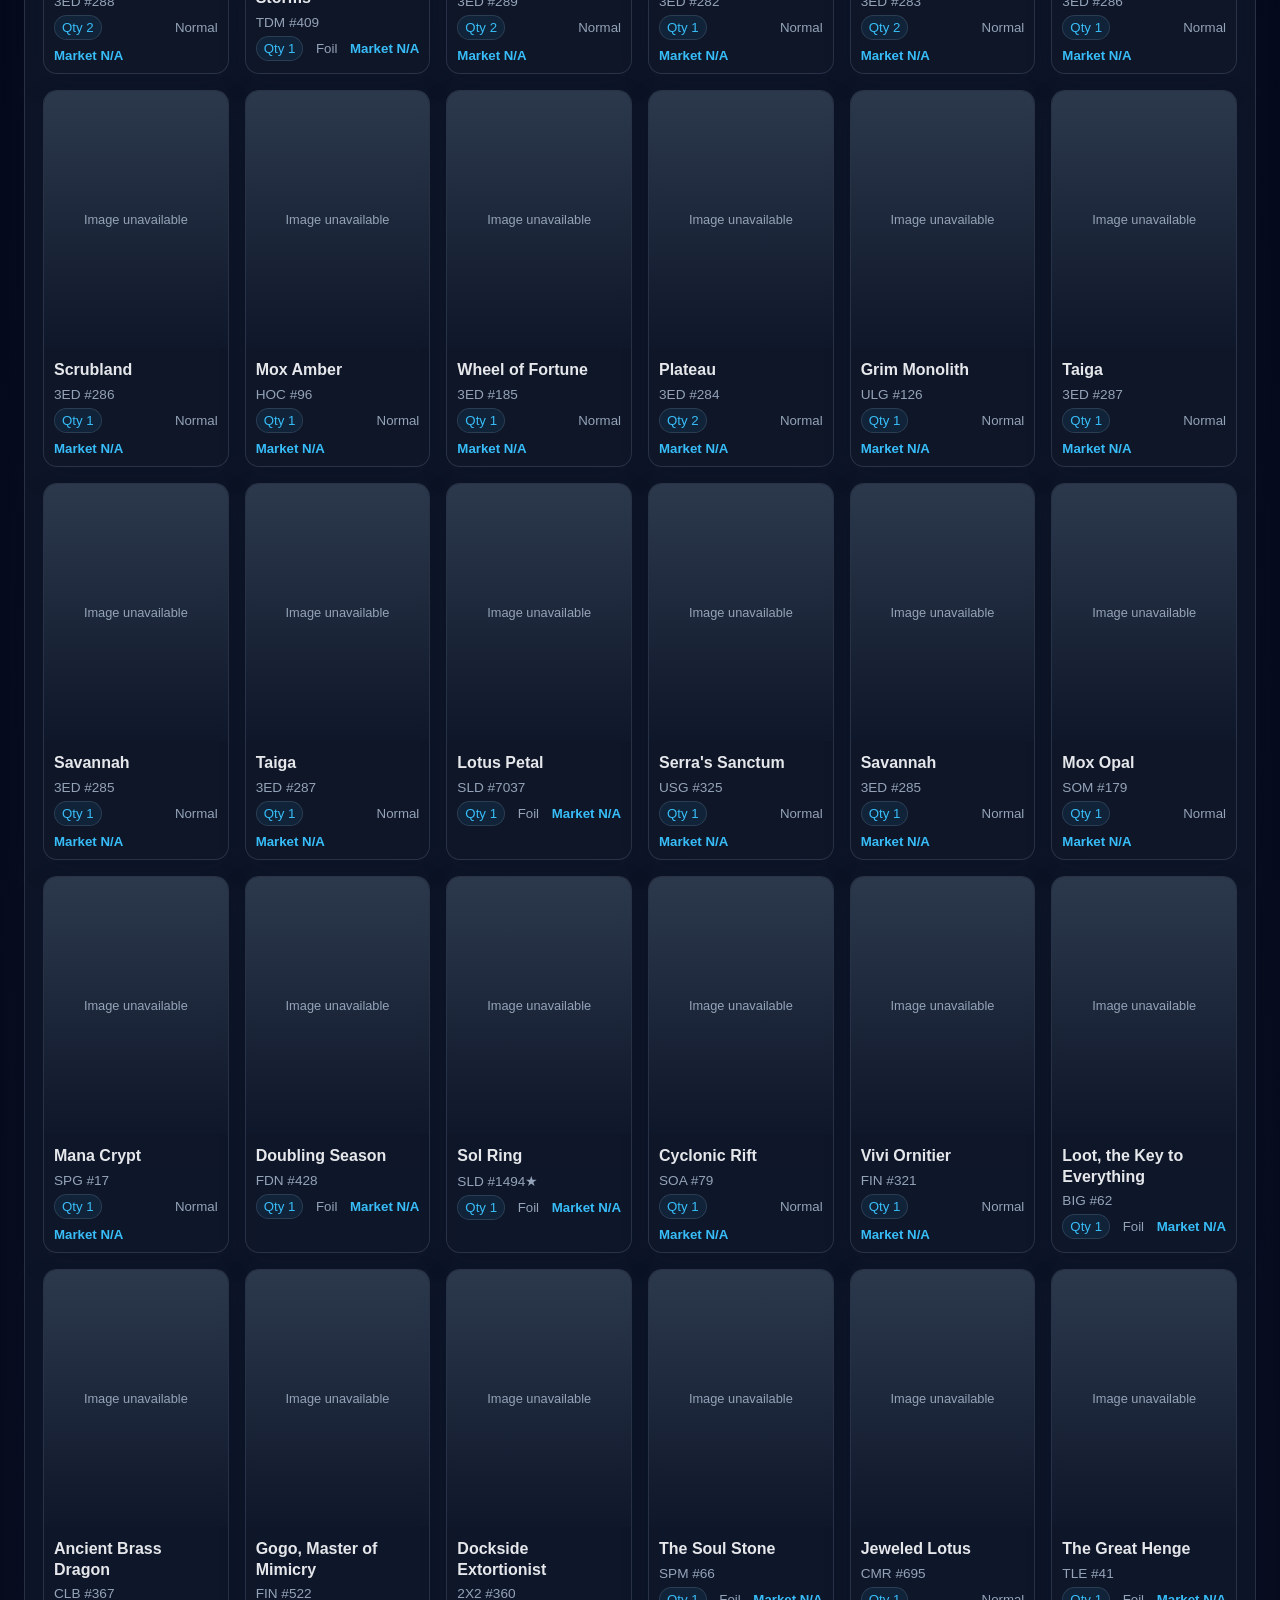
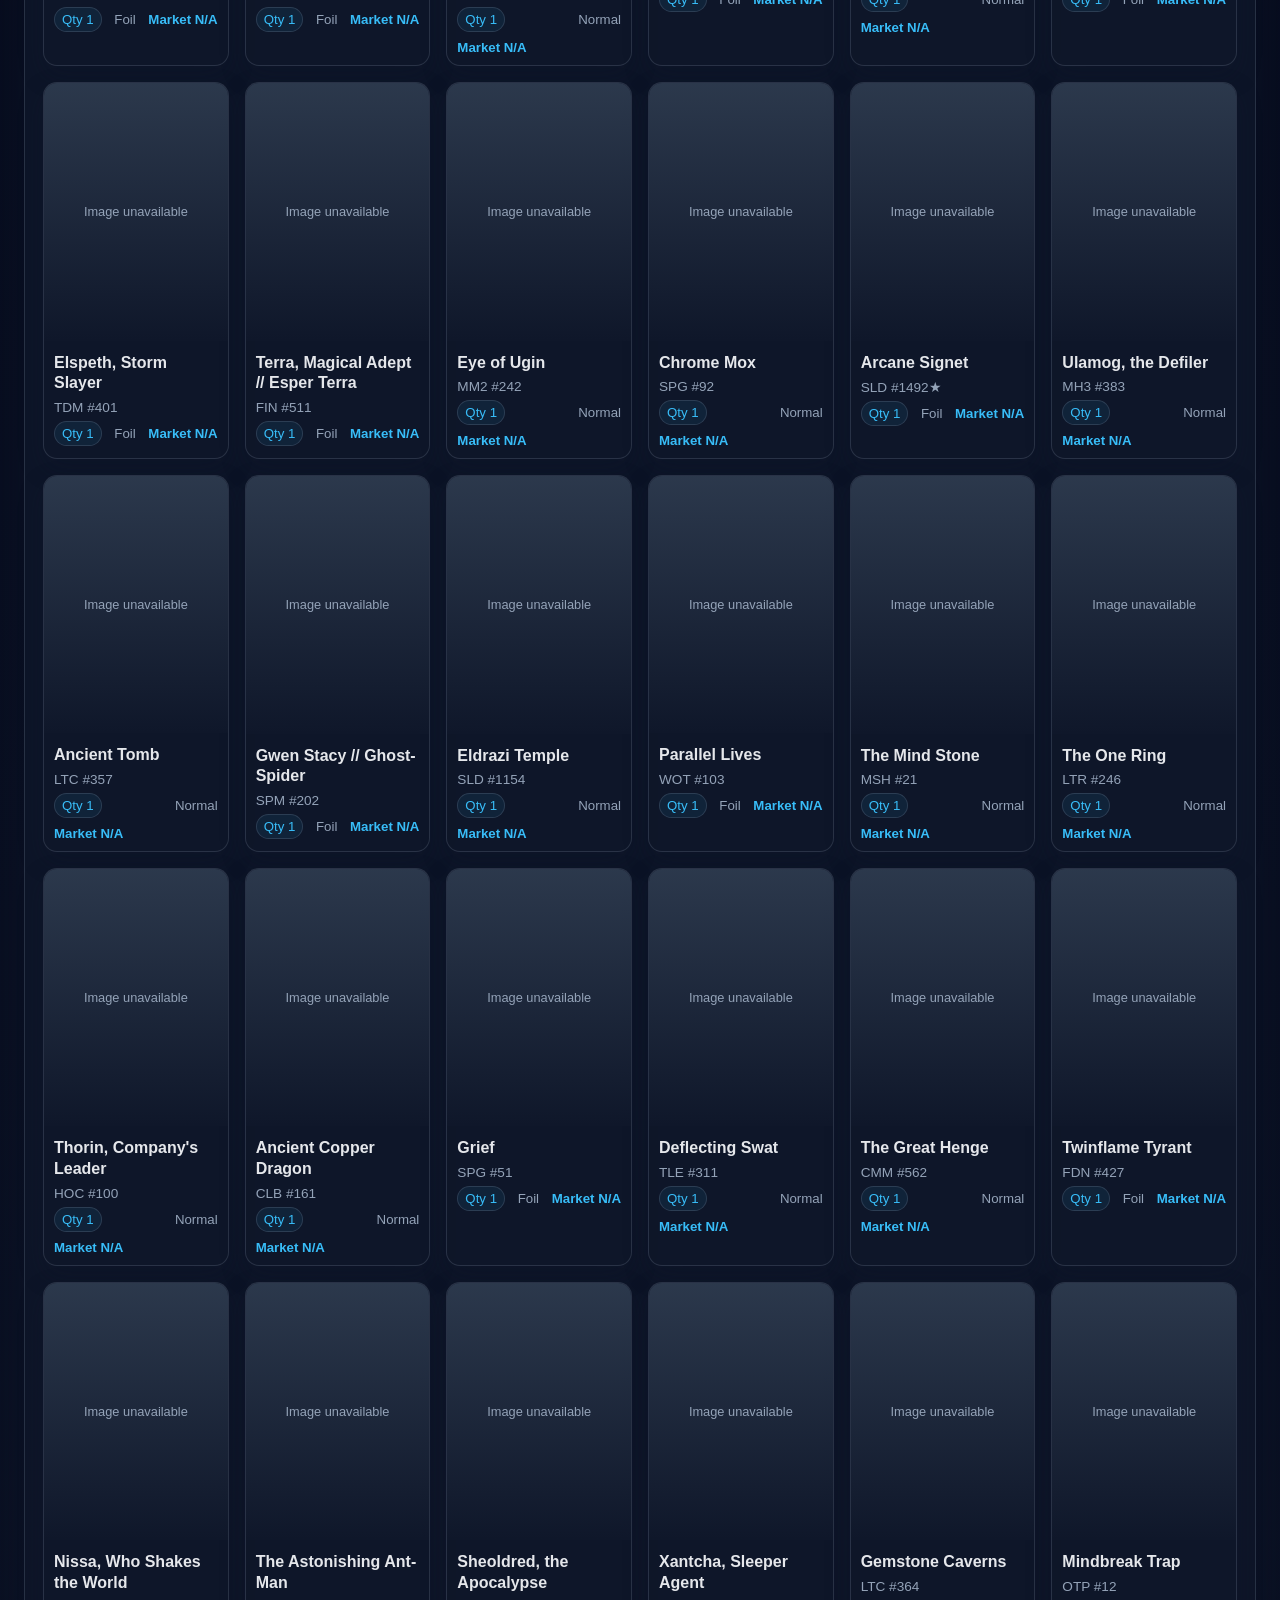
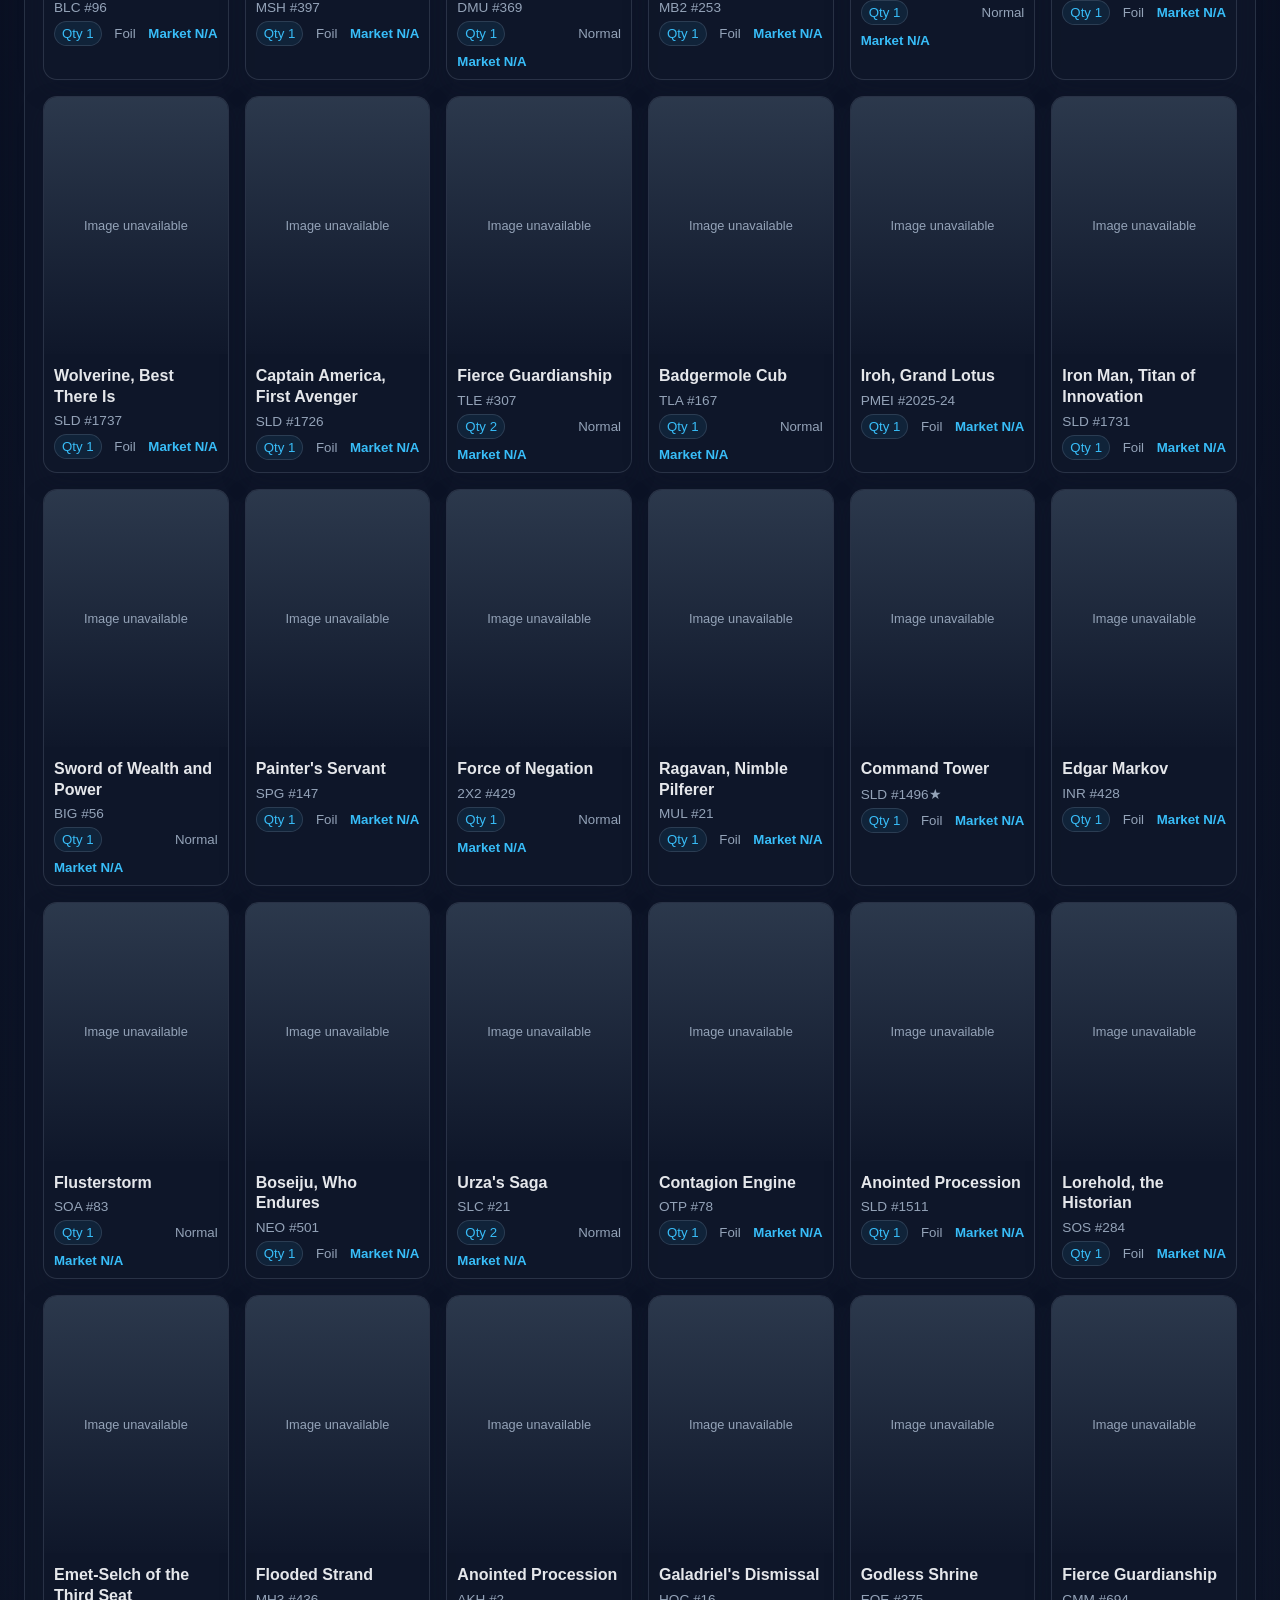
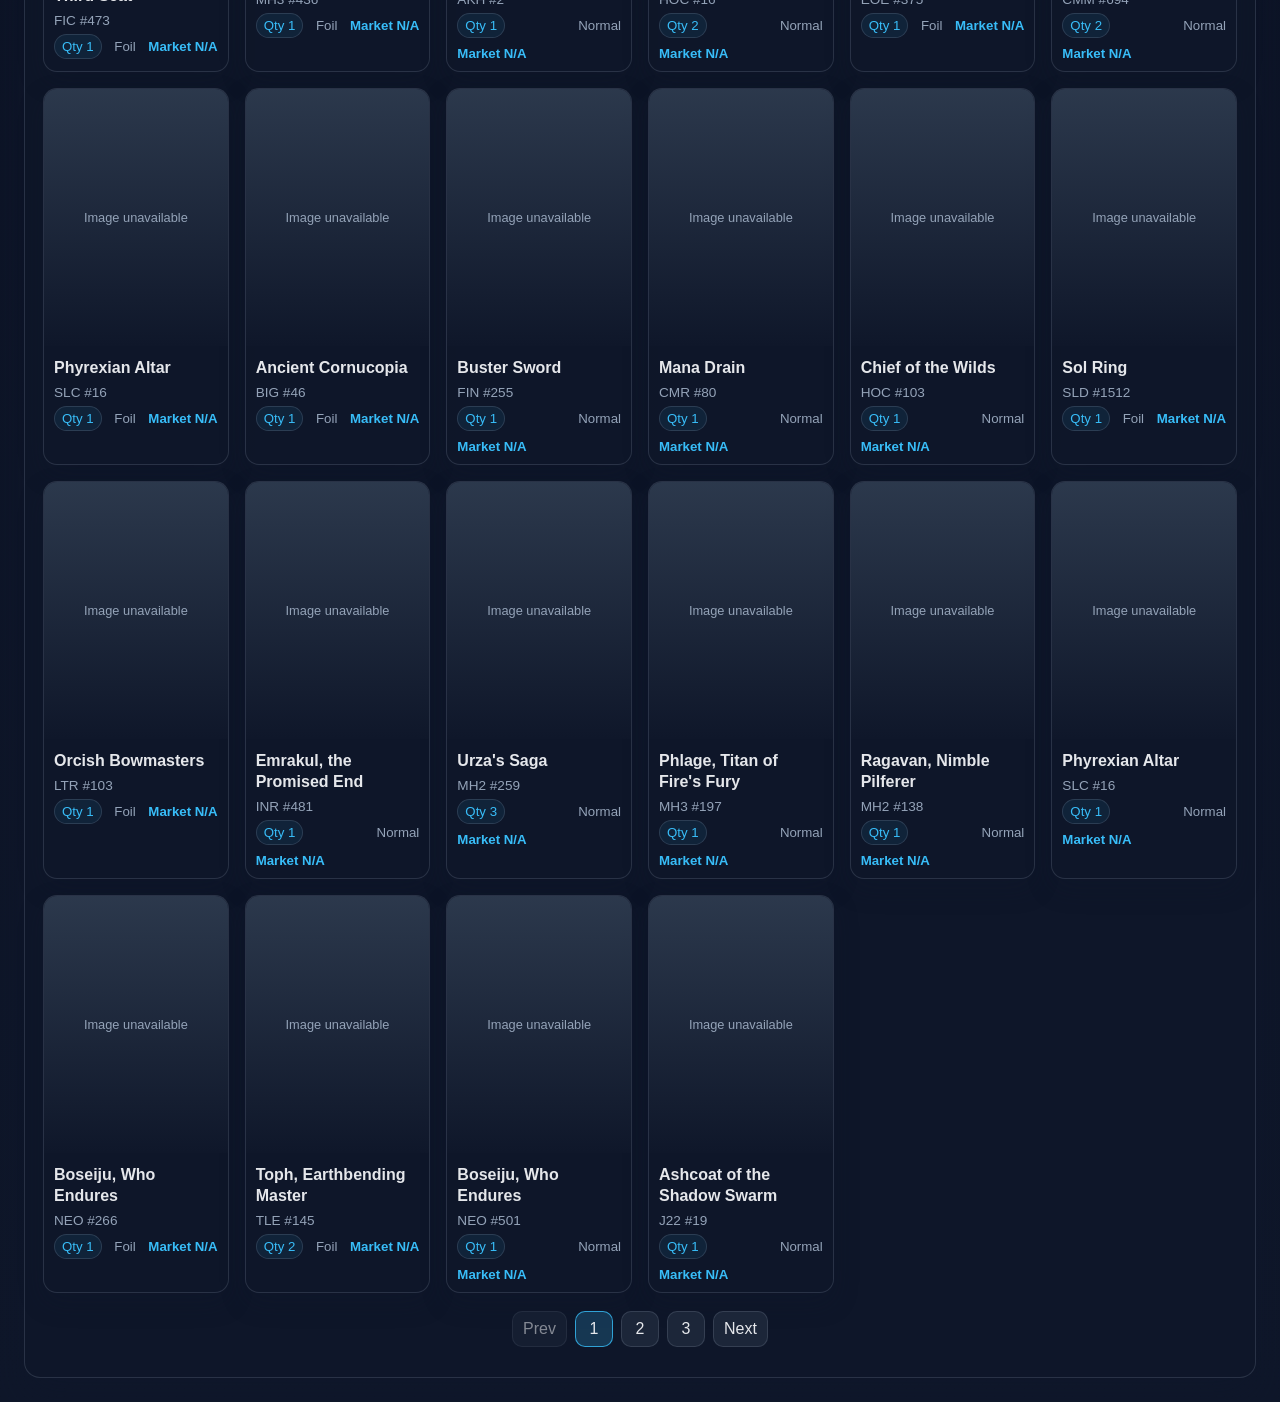
==== commit 41359f06: "secret value" ====
--- a/collection.html
+++ b/collection.html
@@ -15,6 +15,7 @@
           <a href="set-finder.html">Set Finder</a>
           <a href="collection.html" aria-current="page">Collection</a>
           <a href="sld-value.html">SLD Value</a>
+          <a href="secret-value.html">Secret Value</a>
         </div>
       </nav>
 
--- a/styles.css
+++ b/styles.css
@@ -391,6 +391,60 @@
 .results-card {
   margin-top: 18px;
   padding: 16px 18px 22px;
+}
+
+.secret-value-results {
+  display: grid;
+  gap: 20px;
+}
+
+.secret-value-group h2 {
+  margin: 0 0 10px;
+  color: var(--accent);
+  font-size: 1.1rem;
+}
+
+.secret-value-group h3 {
+  margin: 16px 0 8px;
+  color: var(--muted);
+  font-size: 0.85rem;
+  font-weight: 600;
+}
+
+.secret-value-group ul {
+  display: grid;
+  grid-template-columns: repeat(auto-fit, minmax(240px, 1fr));
+  gap: 10px;
+  margin: 0;
+  padding: 0;
+  list-style: none;
+}
+
+.secret-value-group li {
+  display: grid;
+  gap: 4px;
+  padding: 12px;
+  border: 1px solid var(--border);
+  border-radius: 8px;
+  background: rgba(31, 41, 55, 0.55);
+}
+
+.secret-value-group li img {
+  width: 100%;
+  max-width: 220px;
+  aspect-ratio: 5 / 7;
+  object-fit: cover;
+  border-radius: 6px;
+}
+
+.secret-value-group li span {
+  color: var(--muted);
+  font-size: 0.9rem;
+}
+
+.secret-value-group li a {
+  margin-top: 4px;
+  color: var(--accent);
 }
 
 .summary-row {
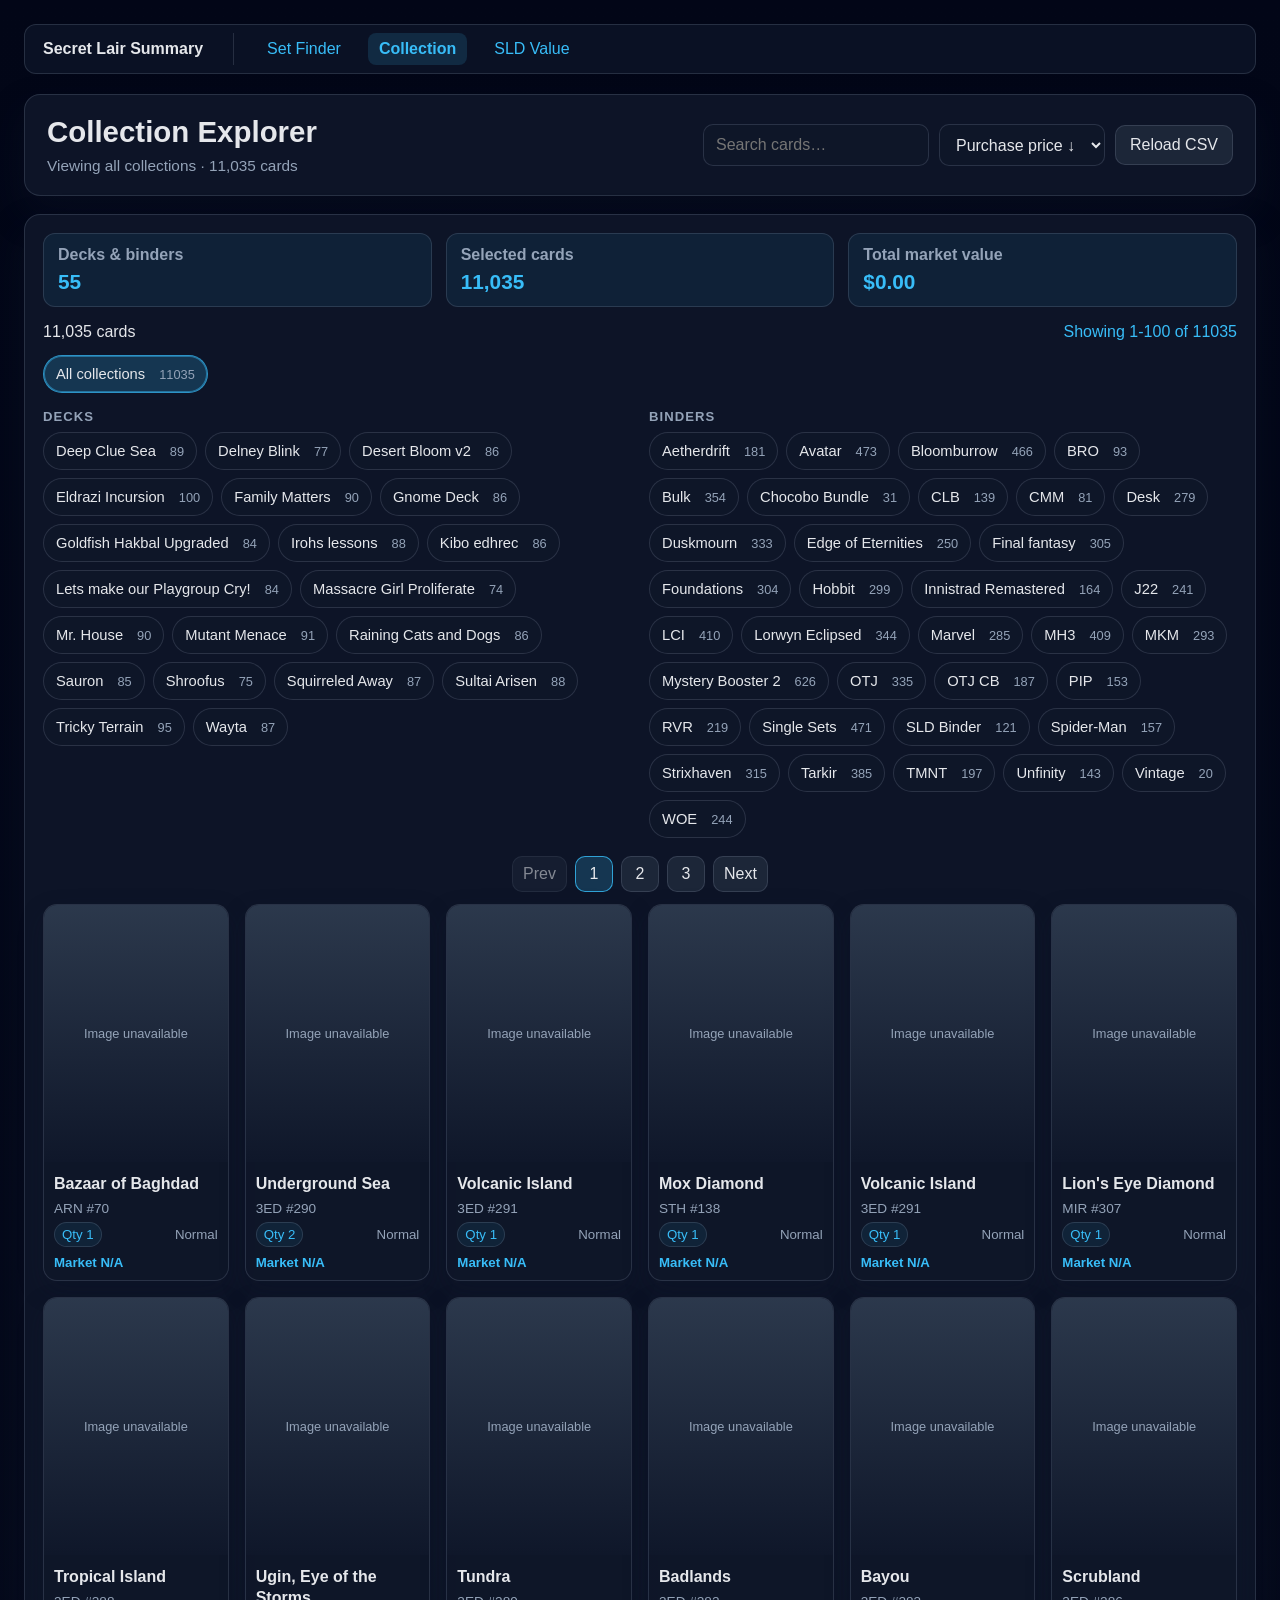
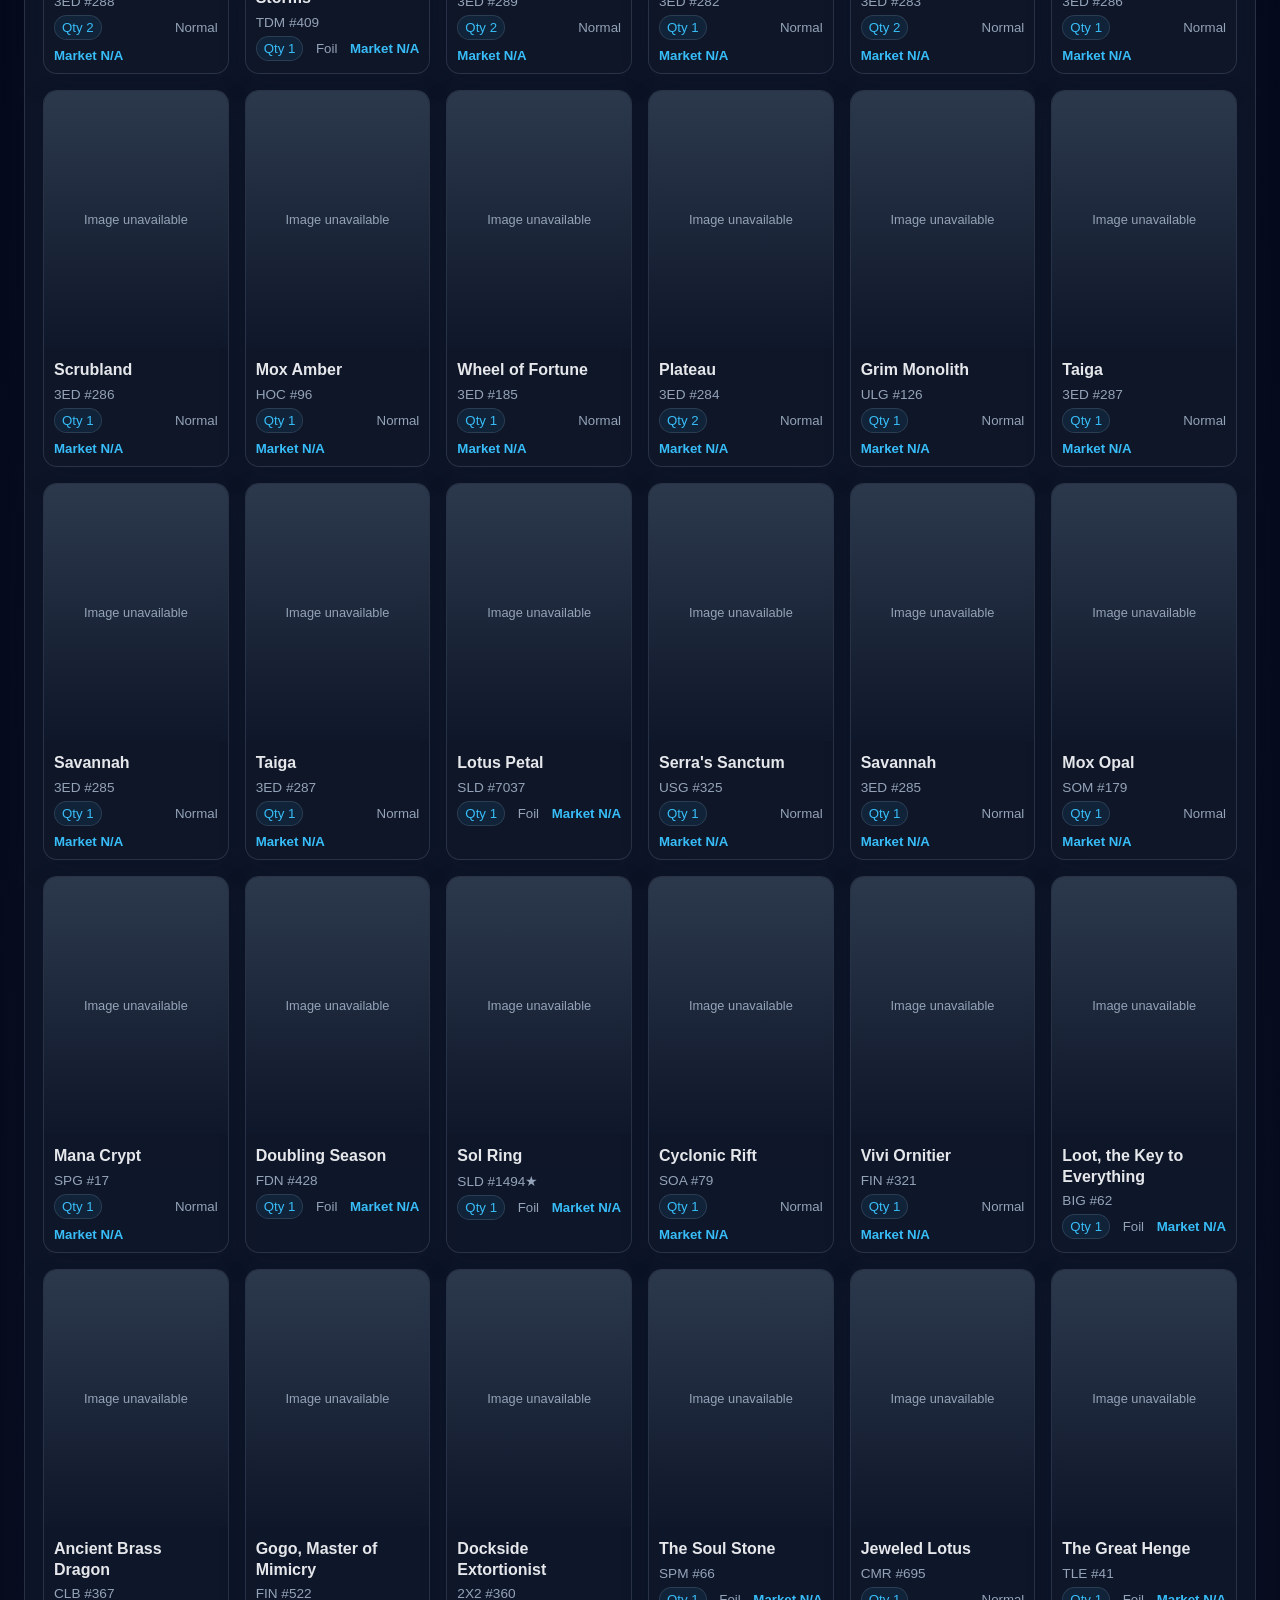
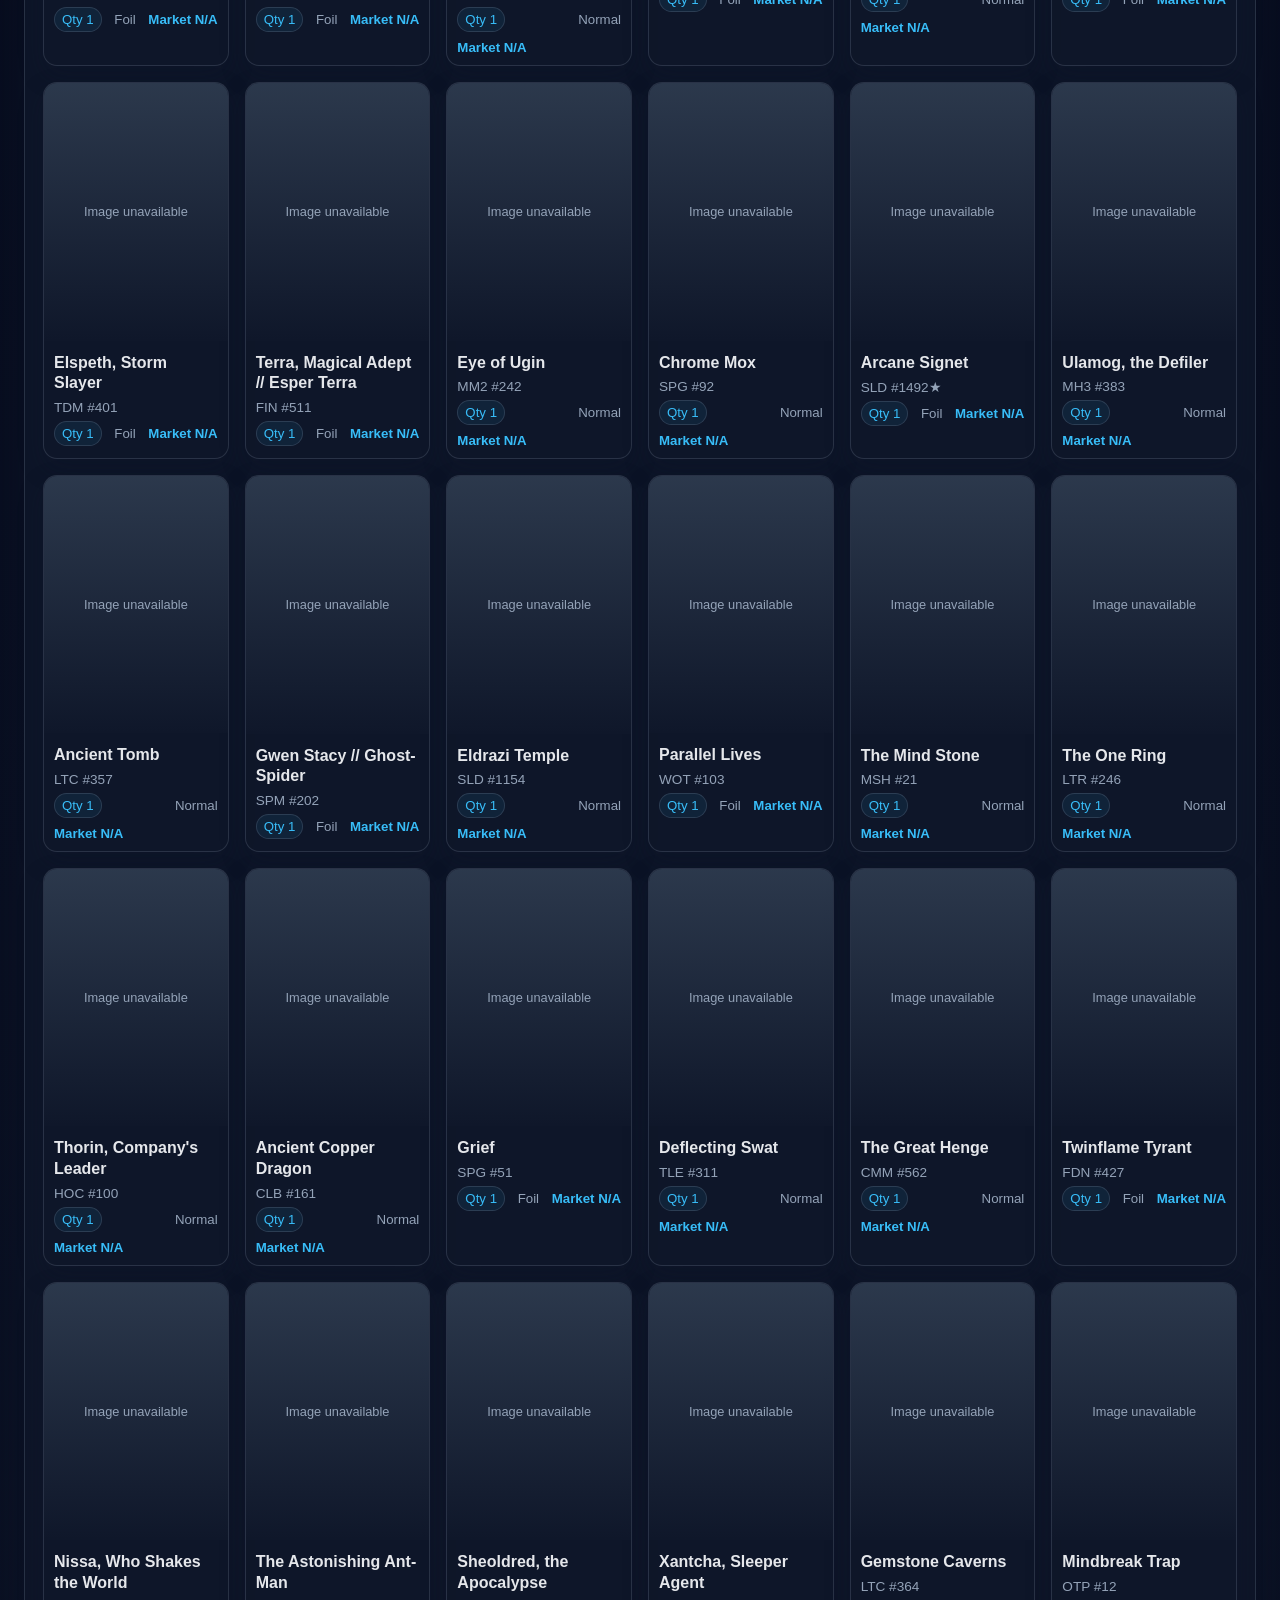
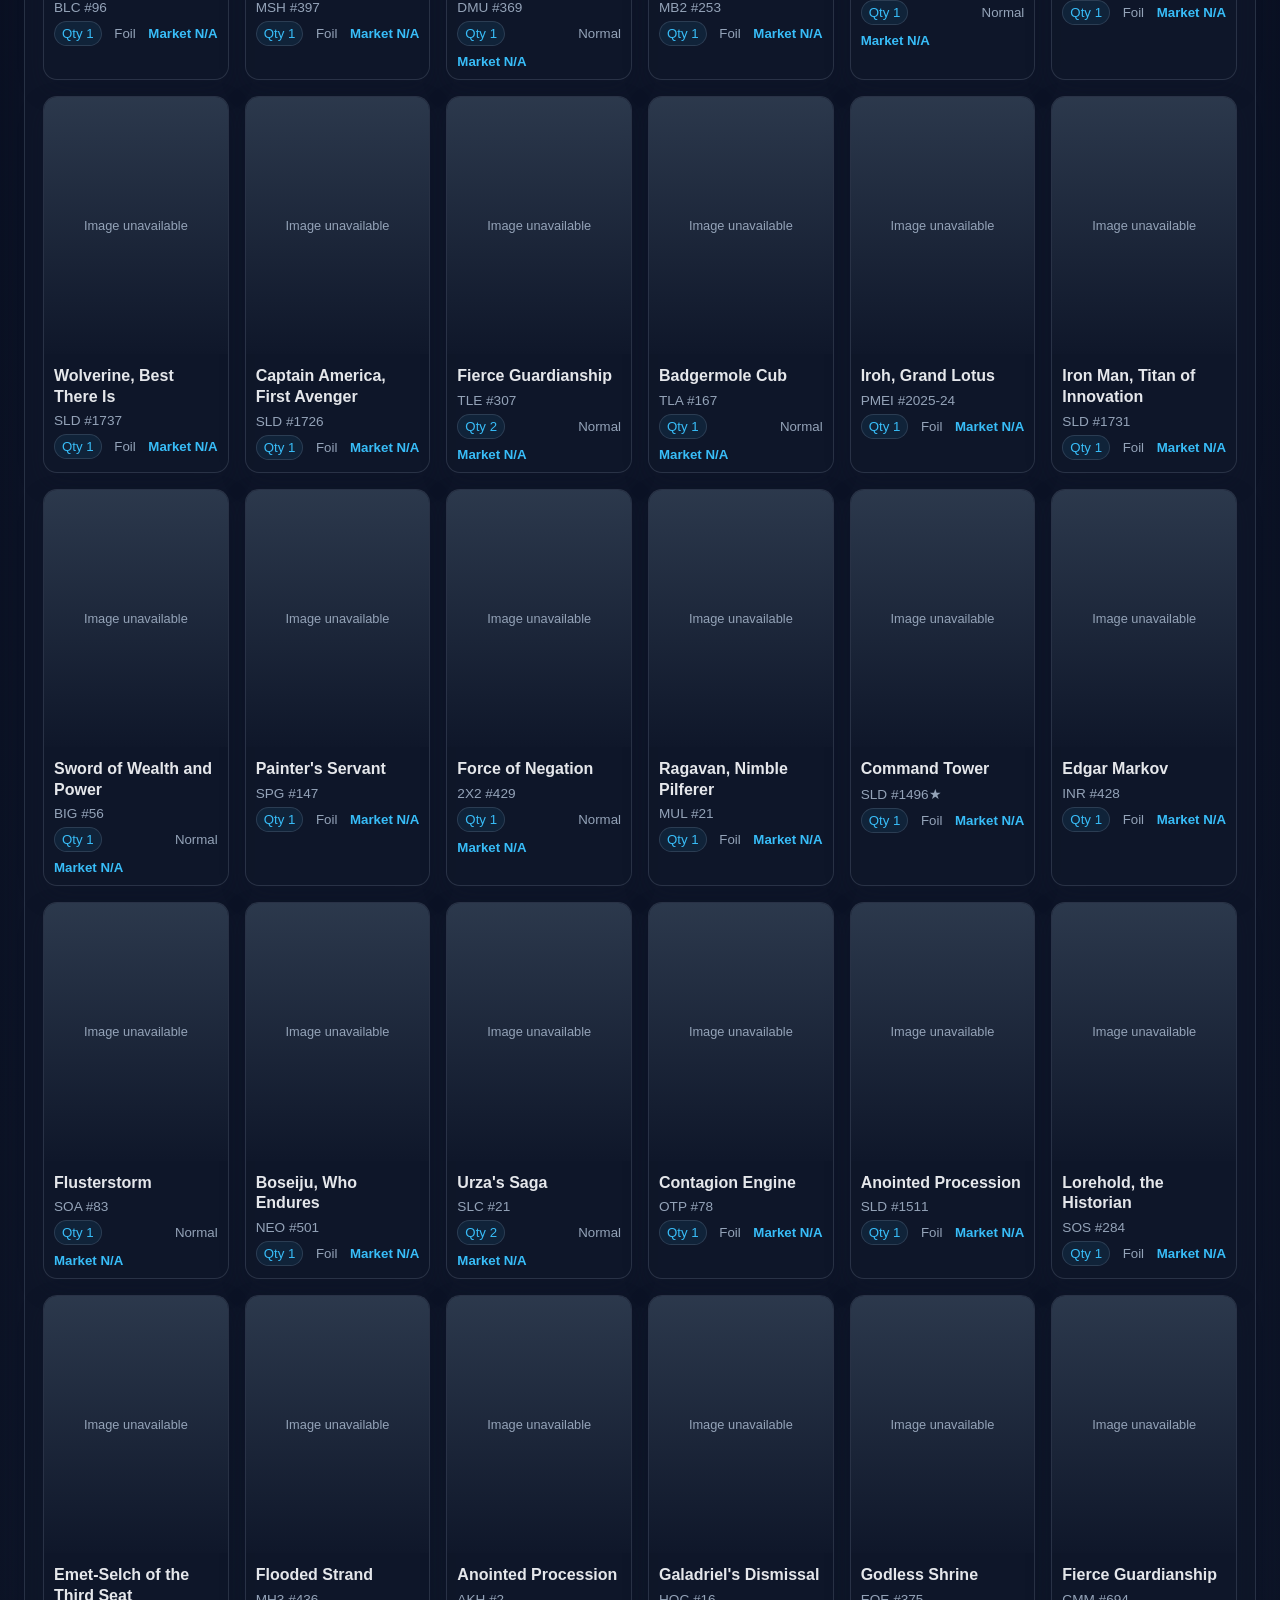
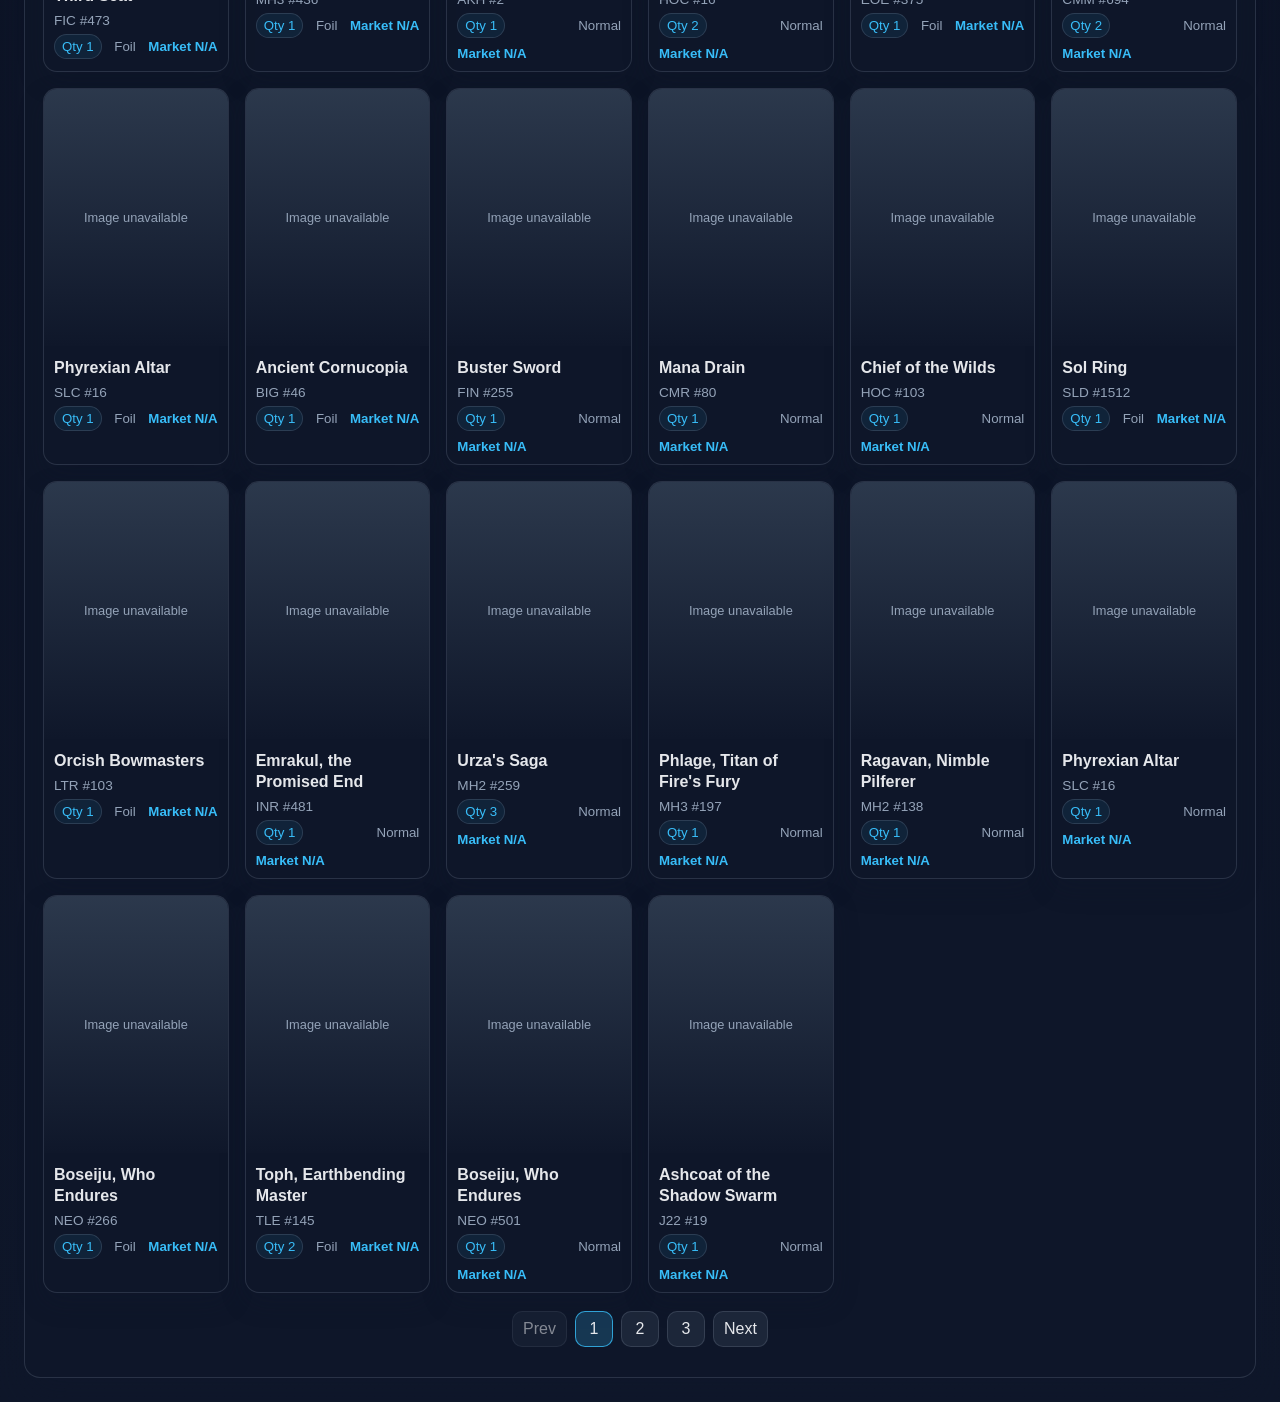
==== commit 67d9bcdf: "add github workflow" ====
--- a/collection.html
+++ b/collection.html
@@ -15,7 +15,6 @@
           <a href="set-finder.html">Set Finder</a>
           <a href="collection.html" aria-current="page">Collection</a>
           <a href="sld-value.html">SLD Value</a>
-          <a href="secret-value.html">Secret Value</a>
         </div>
       </nav>
 
--- a/styles.css
+++ b/styles.css
@@ -393,60 +393,6 @@
   padding: 16px 18px 22px;
 }
 
-.secret-value-results {
-  display: grid;
-  gap: 20px;
-}
-
-.secret-value-group h2 {
-  margin: 0 0 10px;
-  color: var(--accent);
-  font-size: 1.1rem;
-}
-
-.secret-value-group h3 {
-  margin: 16px 0 8px;
-  color: var(--muted);
-  font-size: 0.85rem;
-  font-weight: 600;
-}
-
-.secret-value-group ul {
-  display: grid;
-  grid-template-columns: repeat(auto-fit, minmax(240px, 1fr));
-  gap: 10px;
-  margin: 0;
-  padding: 0;
-  list-style: none;
-}
-
-.secret-value-group li {
-  display: grid;
-  gap: 4px;
-  padding: 12px;
-  border: 1px solid var(--border);
-  border-radius: 8px;
-  background: rgba(31, 41, 55, 0.55);
-}
-
-.secret-value-group li img {
-  width: 100%;
-  max-width: 220px;
-  aspect-ratio: 5 / 7;
-  object-fit: cover;
-  border-radius: 6px;
-}
-
-.secret-value-group li span {
-  color: var(--muted);
-  font-size: 0.9rem;
-}
-
-.secret-value-group li a {
-  margin-top: 4px;
-  color: var(--accent);
-}
-
 .summary-row {
   display: grid;
   grid-template-columns: repeat(auto-fit, minmax(180px, 1fr));
@@ -482,6 +428,24 @@
 
 .status-message {
   color: var(--accent);
+}
+
+.price-mode-control {
+  display: inline-flex;
+  align-items: center;
+  gap: 8px;
+  color: var(--muted);
+  font-size: 0.9rem;
+}
+
+.price-mode-control select {
+  min-height: 34px;
+  padding: 6px 8px;
+  border: 1px solid var(--border);
+  border-radius: 6px;
+  background: var(--panel-alt);
+  color: var(--text);
+  font: inherit;
 }
 
 .table-wrap {
